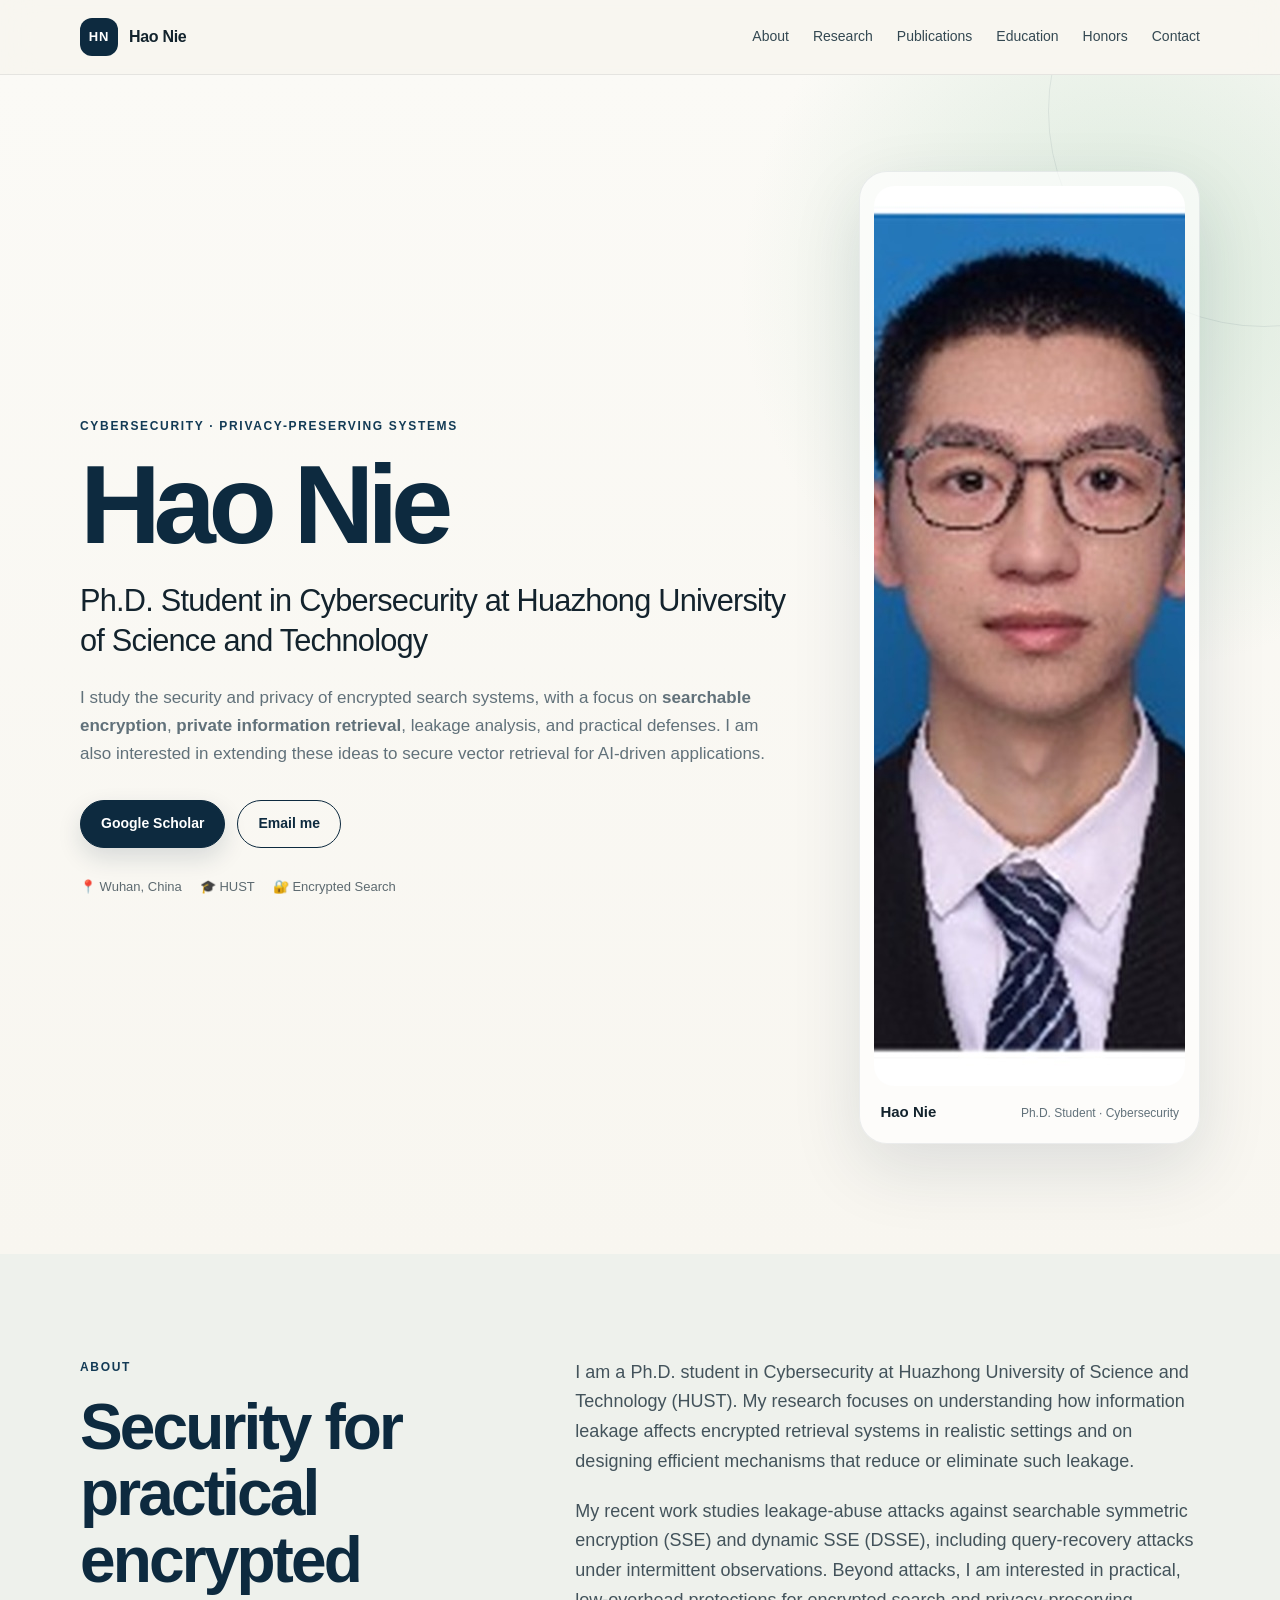
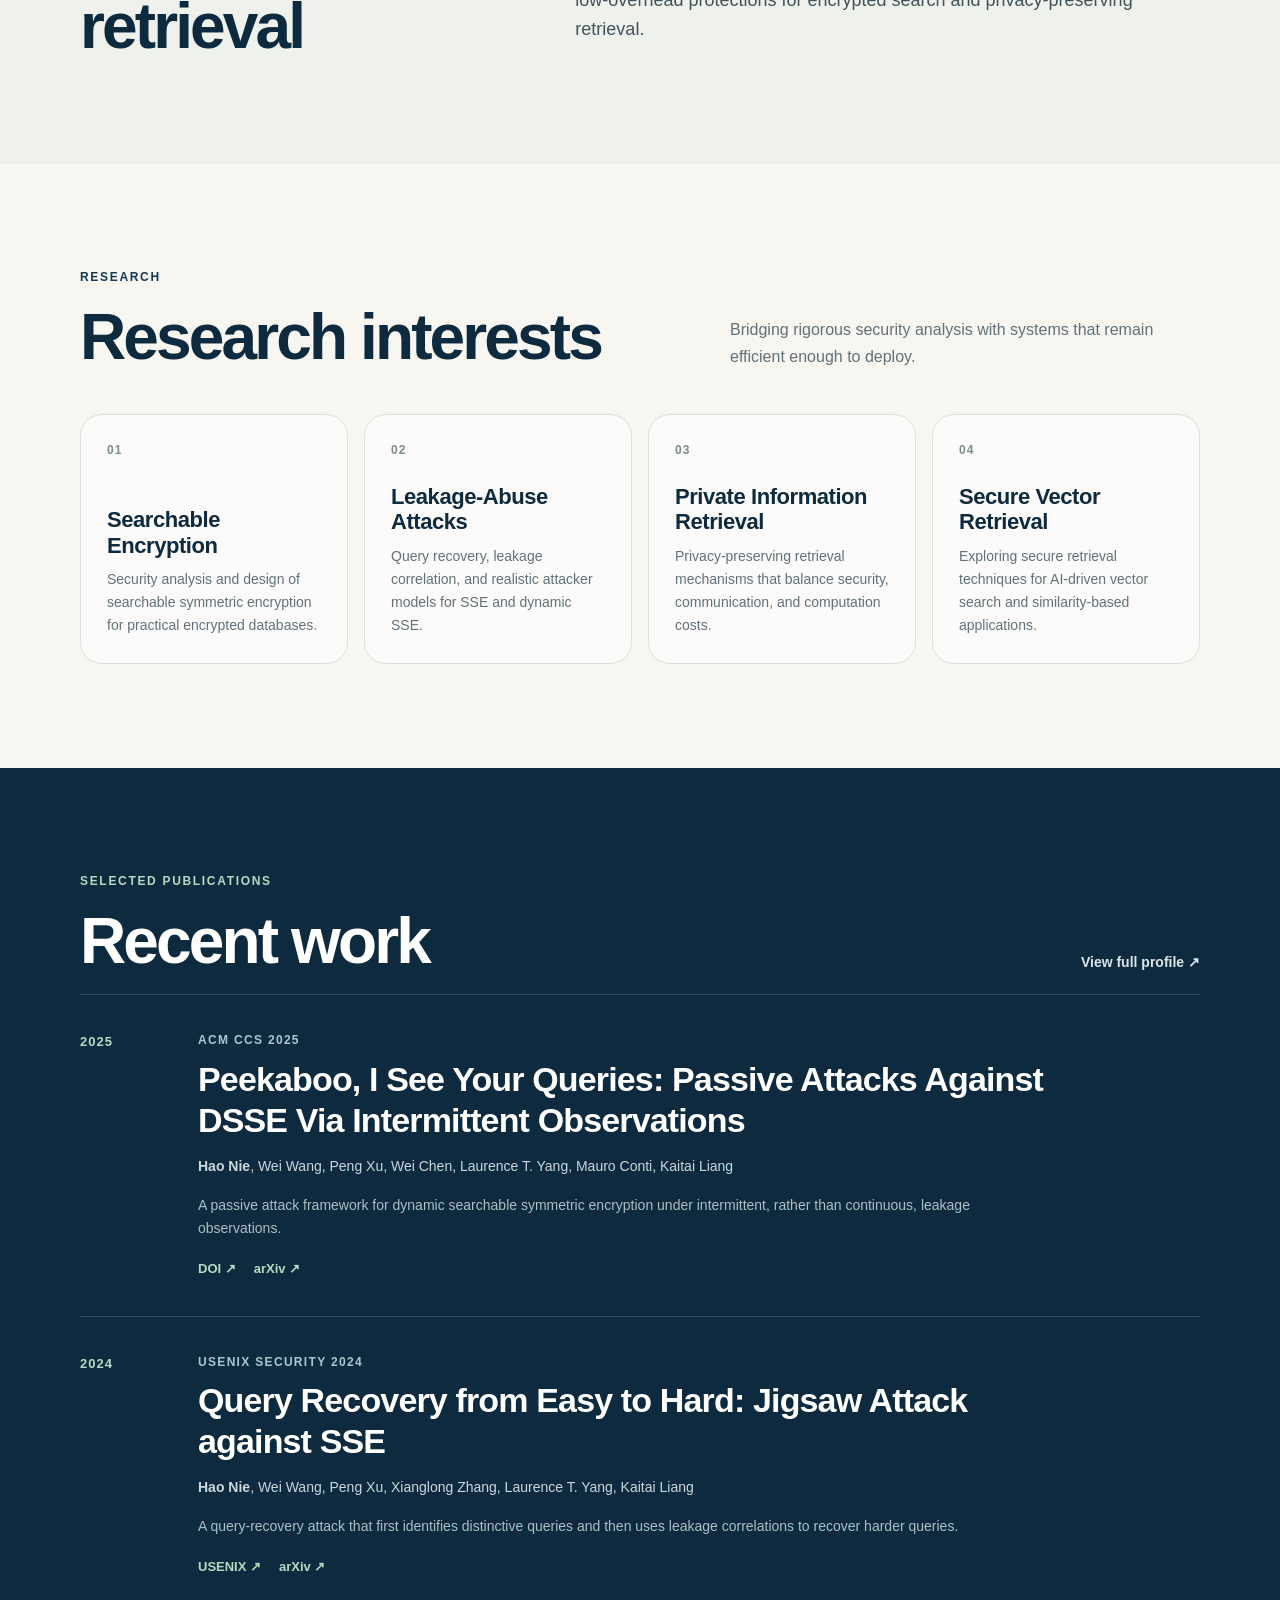
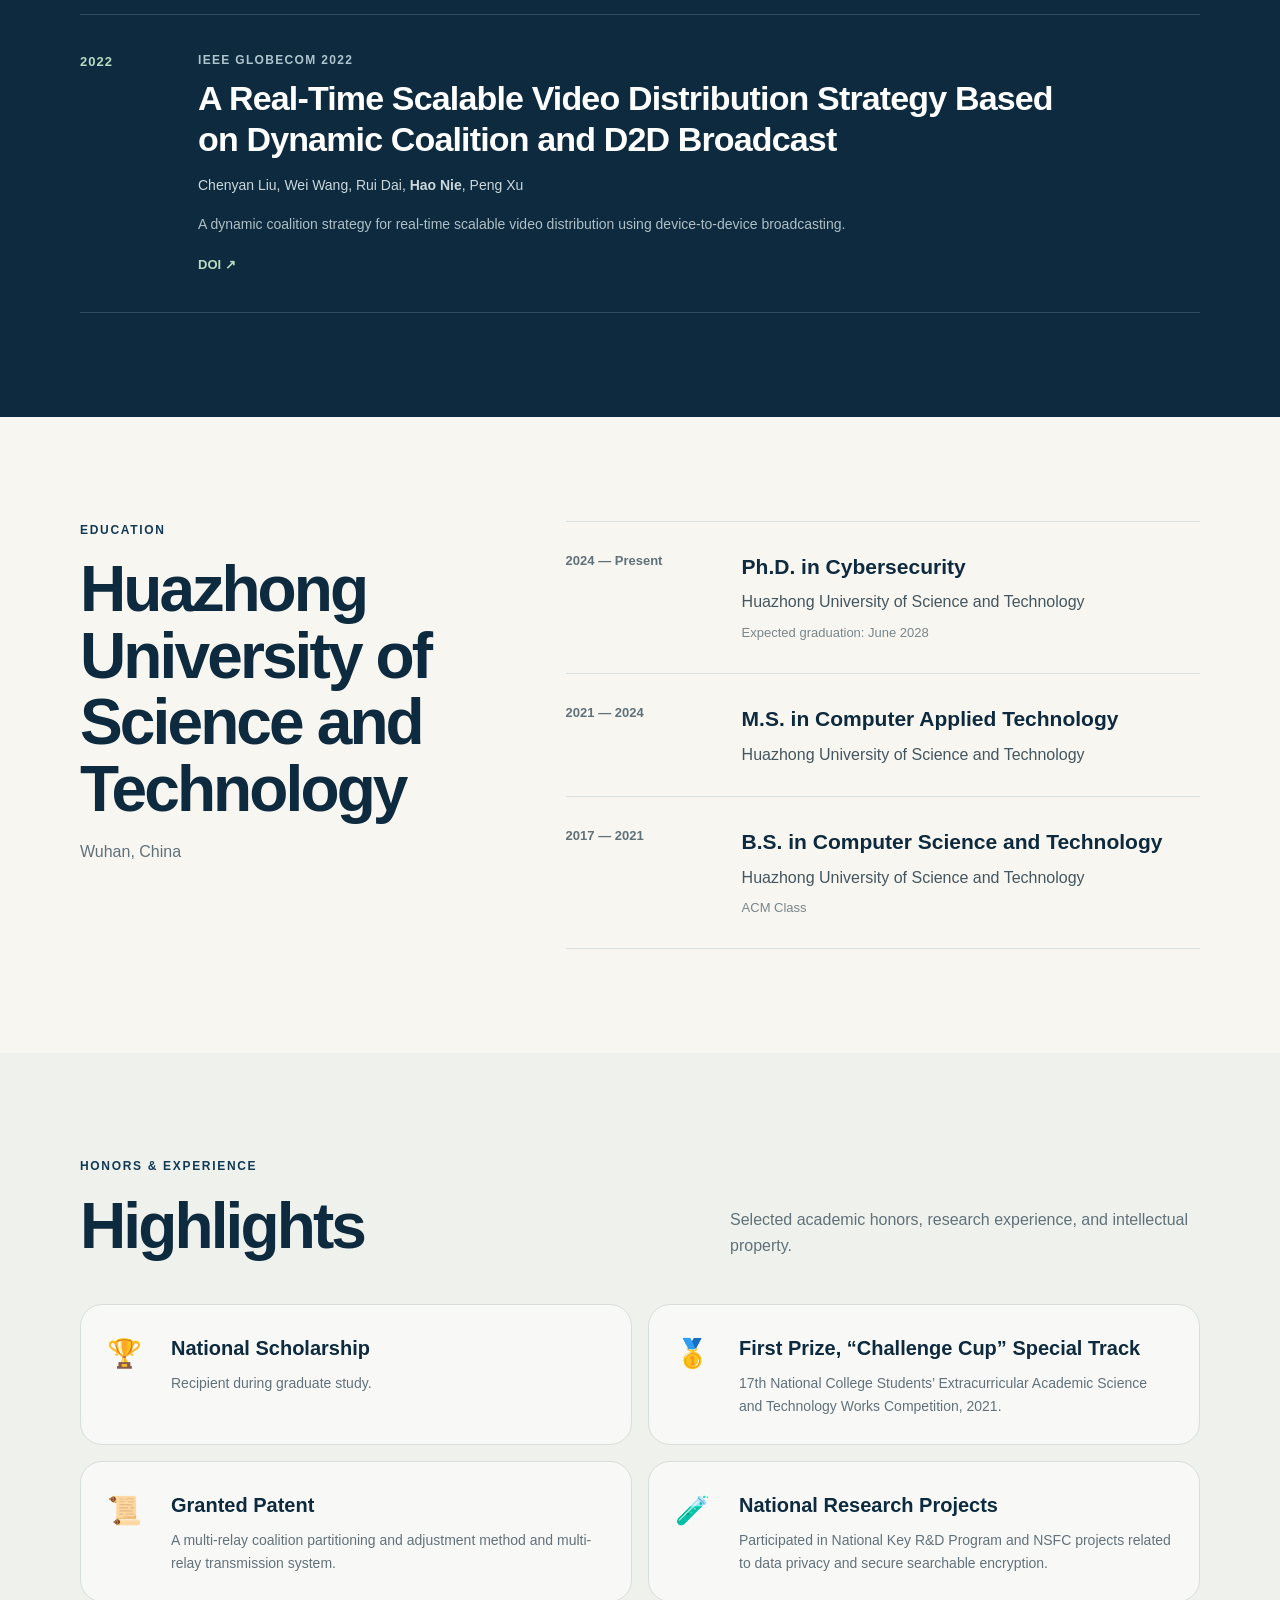
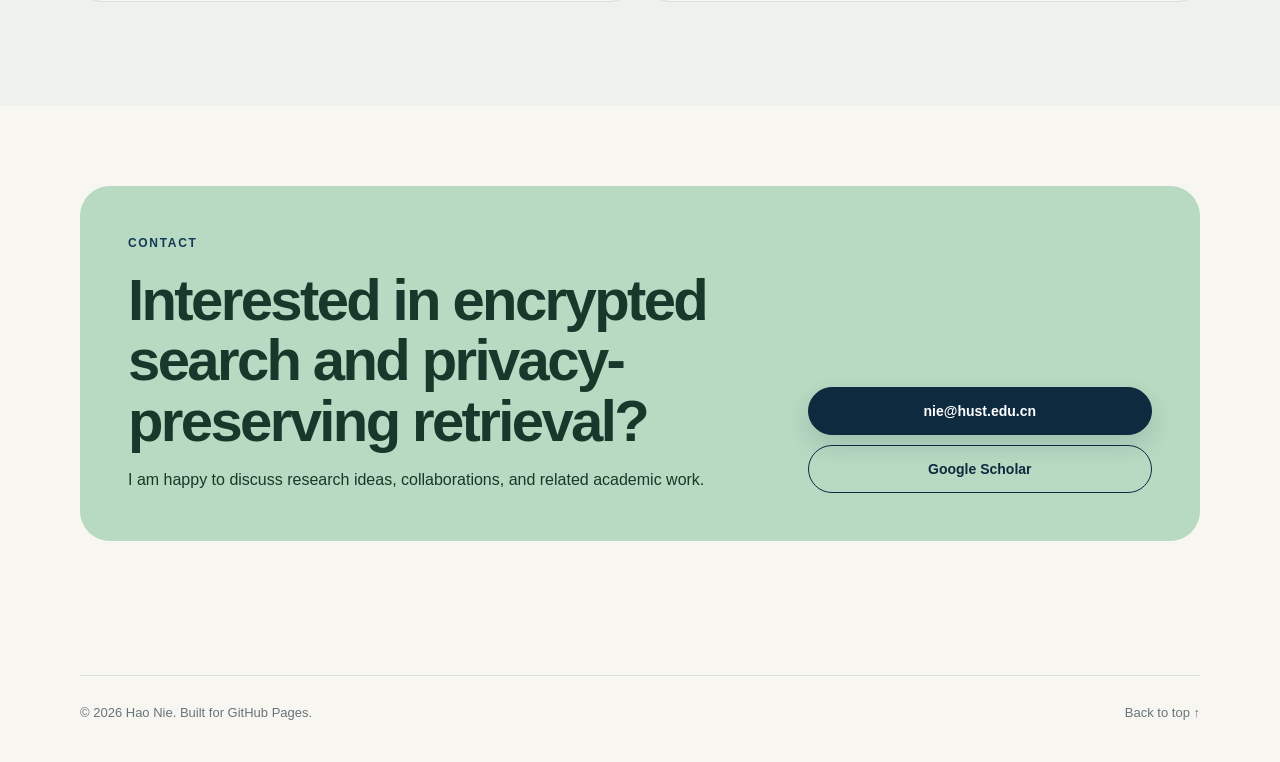
==== index.html @ 4456aefd "." ====
<!doctype html>
<html lang="en">
<head>
  <meta charset="utf-8" />
  <meta name="viewport" content="width=device-width, initial-scale=1" />
  <meta name="description" content="Hao Nie — Ph.D. student in Cybersecurity at Huazhong University of Science and Technology. Research in searchable encryption, private information retrieval, and encrypted search security." />
  <meta name="author" content="Hao Nie" />
  <meta name="theme-color" content="#0d2a3f" />
  <title>Hao Nie | Cybersecurity Researcher</title>
  <link rel="icon" href="assets/favicon.svg" type="image/svg+xml" />
  <link rel="stylesheet" href="styles.css" />
</head>
<body>
  <a class="skip-link" href="#main">Skip to content</a>

  <header class="site-header" id="top">
    <div class="container nav-wrap">
      <a class="brand" href="#top" aria-label="Hao Nie home">
        <span class="brand-mark">HN</span>
        <span>Hao Nie</span>
      </a>
      <button class="nav-toggle" type="button" aria-expanded="false" aria-controls="site-nav" aria-label="Toggle navigation">
        <span></span><span></span><span></span>
      </button>
      <nav class="site-nav" id="site-nav" aria-label="Primary navigation">
        <a href="#about">About</a>
        <a href="#research">Research</a>
        <a href="#publications">Publications</a>
        <a href="#education">Education</a>
        <a href="#honors">Honors</a>
        <a href="#contact">Contact</a>
      </nav>
    </div>
  </header>

  <main id="main">
    <section class="hero section-pad">
      <div class="container hero-grid">
        <div class="hero-copy reveal">
          <p class="eyebrow">Cybersecurity · Privacy-Preserving Systems</p>
          <h1>Hao Nie</h1>
          <p class="hero-role">Ph.D. Student in Cybersecurity at Huazhong University of Science and Technology</p>
          <p class="hero-text">
            I study the security and privacy of encrypted search systems, with a focus on
            <strong>searchable encryption</strong>, <strong>private information retrieval</strong>,
            leakage analysis, and practical defenses. I am also interested in extending these ideas
            to secure vector retrieval for AI-driven applications.
          </p>
          <div class="hero-actions">
            <a class="button primary" href="https://scholar.google.com/citations?user=cpetpmUAAAAJ&hl=en" target="_blank" rel="noreferrer">Google Scholar</a>
            <a class="button ghost" href="mailto:nie@hust.edu.cn">Email me</a>
          </div>
          <div class="hero-meta" aria-label="Research profile summary">
            <span>📍 Wuhan, China</span>
            <span>🎓 HUST</span>
            <span>🔐 Encrypted Search</span>
          </div>
        </div>

        <aside class="portrait-card reveal" aria-label="Portrait of Hao Nie">
          <img src="assets/profile.jpg" alt="Portrait of Hao Nie" width="720" height="900" />
          <div class="portrait-caption">
            <strong>Hao Nie</strong>
            <span>Ph.D. Student · Cybersecurity</span>
          </div>
        </aside>
      </div>
    </section>

    <section class="section section-alt" id="about">
      <div class="container two-col">
        <div>
          <p class="section-kicker">About</p>
          <h2>Security for practical encrypted retrieval</h2>
        </div>
        <div class="prose reveal">
          <p>
            I am a Ph.D. student in Cybersecurity at Huazhong University of Science and Technology (HUST).
            My research focuses on understanding how information leakage affects encrypted retrieval systems
            in realistic settings and on designing efficient mechanisms that reduce or eliminate such leakage.
          </p>
          <p>
            My recent work studies leakage-abuse attacks against searchable symmetric encryption (SSE) and
            dynamic SSE (DSSE), including query-recovery attacks under intermittent observations. Beyond attacks,
            I am interested in practical, low-overhead protections for encrypted search and privacy-preserving retrieval.
          </p>
        </div>
      </div>
    </section>

    <section class="section" id="research">
      <div class="container">
        <p class="section-kicker">Research</p>
        <div class="section-heading-row">
          <h2>Research interests</h2>
          <p>Bridging rigorous security analysis with systems that remain efficient enough to deploy.</p>
        </div>
        <div class="card-grid research-grid">
          <article class="card reveal">
            <span class="card-index">01</span>
            <h3>Searchable Encryption</h3>
            <p>Security analysis and design of searchable symmetric encryption for practical encrypted databases.</p>
          </article>
          <article class="card reveal">
            <span class="card-index">02</span>
            <h3>Leakage-Abuse Attacks</h3>
            <p>Query recovery, leakage correlation, and realistic attacker models for SSE and dynamic SSE.</p>
          </article>
          <article class="card reveal">
            <span class="card-index">03</span>
            <h3>Private Information Retrieval</h3>
            <p>Privacy-preserving retrieval mechanisms that balance security, communication, and computation costs.</p>
          </article>
          <article class="card reveal">
            <span class="card-index">04</span>
            <h3>Secure Vector Retrieval</h3>
            <p>Exploring secure retrieval techniques for AI-driven vector search and similarity-based applications.</p>
          </article>
        </div>
      </div>
    </section>

    <section class="section section-dark" id="publications">
      <div class="container">
        <p class="section-kicker light">Selected publications</p>
        <div class="section-heading-row light-row">
          <h2>Recent work</h2>
          <a class="text-link light-link" href="https://scholar.google.com/citations?user=cpetpmUAAAAJ&hl=en" target="_blank" rel="noreferrer">View full profile ↗</a>
        </div>

        <div class="pub-list">
          <article class="publication reveal">
            <div class="pub-year">2025</div>
            <div class="pub-body">
              <div class="pub-venue">ACM CCS 2025</div>
              <h3>Peekaboo, I See Your Queries: Passive Attacks Against DSSE Via Intermittent Observations</h3>
              <p class="authors"><strong>Hao Nie</strong>, Wei Wang, Peng Xu, Wei Chen, Laurence T. Yang, Mauro Conti, Kaitai Liang</p>
              <p class="pub-note">A passive attack framework for dynamic searchable symmetric encryption under intermittent, rather than continuous, leakage observations.</p>
              <div class="pub-links">
                <a href="https://doi.org/10.1145/3719027.3765075" target="_blank" rel="noreferrer">DOI ↗</a>
                <a href="https://arxiv.org/abs/2509.03806" target="_blank" rel="noreferrer">arXiv ↗</a>
              </div>
            </div>
          </article>

          <article class="publication reveal">
            <div class="pub-year">2024</div>
            <div class="pub-body">
              <div class="pub-venue">USENIX Security 2024</div>
              <h3>Query Recovery from Easy to Hard: Jigsaw Attack against SSE</h3>
              <p class="authors"><strong>Hao Nie</strong>, Wei Wang, Peng Xu, Xianglong Zhang, Laurence T. Yang, Kaitai Liang</p>
              <p class="pub-note">A query-recovery attack that first identifies distinctive queries and then uses leakage correlations to recover harder queries.</p>
              <div class="pub-links">
                <a href="https://www.usenix.org/conference/usenixsecurity24/presentation/nie" target="_blank" rel="noreferrer">USENIX ↗</a>
                <a href="https://arxiv.org/abs/2403.01155" target="_blank" rel="noreferrer">arXiv ↗</a>
              </div>
            </div>
          </article>

          <article class="publication reveal">
            <div class="pub-year">2022</div>
            <div class="pub-body">
              <div class="pub-venue">IEEE GLOBECOM 2022</div>
              <h3>A Real-Time Scalable Video Distribution Strategy Based on Dynamic Coalition and D2D Broadcast</h3>
              <p class="authors">Chenyan Liu, Wei Wang, Rui Dai, <strong>Hao Nie</strong>, Peng Xu</p>
              <p class="pub-note">A dynamic coalition strategy for real-time scalable video distribution using device-to-device broadcasting.</p>
              <div class="pub-links">
                <a href="https://doi.org/10.1109/GLOBECOM48099.2022.10001625" target="_blank" rel="noreferrer">DOI ↗</a>
              </div>
            </div>
          </article>
        </div>
      </div>
    </section>

    <section class="section" id="education">
      <div class="container two-col education-layout">
        <div>
          <p class="section-kicker">Education</p>
          <h2>Huazhong University of Science and Technology</h2>
          <p class="muted">Wuhan, China</p>
        </div>
        <div class="timeline">
          <article class="timeline-item reveal">
            <div class="timeline-date">2024 — Present</div>
            <div>
              <h3>Ph.D. in Cybersecurity</h3>
              <p>Huazhong University of Science and Technology</p>
              <span>Expected graduation: June 2028</span>
            </div>
          </article>
          <article class="timeline-item reveal">
            <div class="timeline-date">2021 — 2024</div>
            <div>
              <h3>M.S. in Computer Applied Technology</h3>
              <p>Huazhong University of Science and Technology</p>
            </div>
          </article>
          <article class="timeline-item reveal">
            <div class="timeline-date">2017 — 2021</div>
            <div>
              <h3>B.S. in Computer Science and Technology</h3>
              <p>Huazhong University of Science and Technology</p>
              <span>ACM Class</span>
            </div>
          </article>
        </div>
      </div>
    </section>

    <section class="section section-alt" id="honors">
      <div class="container">
        <p class="section-kicker">Honors & experience</p>
        <div class="section-heading-row">
          <h2>Highlights</h2>
          <p>Selected academic honors, research experience, and intellectual property.</p>
        </div>
        <div class="highlight-grid">
          <article class="highlight reveal">
            <span>🏆</span>
            <div>
              <h3>National Scholarship</h3>
              <p>Recipient during graduate study.</p>
            </div>
          </article>
          <article class="highlight reveal">
            <span>🥇</span>
            <div>
              <h3>First Prize, “Challenge Cup” Special Track</h3>
              <p>17th National College Students’ Extracurricular Academic Science and Technology Works Competition, 2021.</p>
            </div>
          </article>
          <article class="highlight reveal">
            <span>📜</span>
            <div>
              <h3>Granted Patent</h3>
              <p>A multi-relay coalition partitioning and adjustment method and multi-relay transmission system.</p>
            </div>
          </article>
          <article class="highlight reveal">
            <span>🧪</span>
            <div>
              <h3>National Research Projects</h3>
              <p>Participated in National Key R&amp;D Program and NSFC projects related to data privacy and secure searchable encryption.</p>
            </div>
          </article>
        </div>
      </div>
    </section>

    <section class="section contact-section" id="contact">
      <div class="container contact-box reveal">
        <div>
          <p class="section-kicker">Contact</p>
          <h2>Interested in encrypted search and privacy-preserving retrieval?</h2>
          <p>I am happy to discuss research ideas, collaborations, and related academic work.</p>
        </div>
        <div class="contact-actions">
          <a class="button primary" href="mailto:nie@hust.edu.cn">nie@hust.edu.cn</a>
          <a class="button ghost" href="https://scholar.google.com/citations?user=cpetpmUAAAAJ&hl=en" target="_blank" rel="noreferrer">Google Scholar</a>
        </div>
      </div>
    </section>
  </main>

  <footer class="site-footer">
    <div class="container footer-inner">
      <p>© <span id="year"></span> Hao Nie. Built for GitHub Pages.</p>
      <a href="#top">Back to top ↑</a>
    </div>
  </footer>

  <script src="script.js"></script>
</body>
</html>
---- styles.css ----
:root {
  --ink: #13232d;
  --muted: #61717a;
  --paper: #f8f6f0;
  --surface: #ffffff;
  --line: #d9e0df;
  --navy: #0d2a3f;
  --navy-2: #123a55;
  --accent: #b8d9c2;
  --accent-ink: #183829;
  --shadow: 0 24px 70px rgba(13, 42, 63, 0.12);
  --radius: 22px;
  --container: 1120px;
}

* { box-sizing: border-box; }
html { scroll-behavior: smooth; }
body {
  margin: 0;
  color: var(--ink);
  background: var(--paper);
  font-family: Inter, ui-sans-serif, -apple-system, BlinkMacSystemFont, "Segoe UI", sans-serif;
  line-height: 1.65;
  -webkit-font-smoothing: antialiased;
}
img { max-width: 100%; display: block; }
a { color: inherit; text-decoration: none; }
button, a { -webkit-tap-highlight-color: transparent; }

.skip-link {
  position: absolute;
  left: 16px;
  top: -60px;
  z-index: 9999;
  padding: 10px 14px;
  background: var(--navy);
  color: white;
  border-radius: 10px;
}
.skip-link:focus { top: 12px; }

.container {
  width: min(calc(100% - 40px), var(--container));
  margin: 0 auto;
}

.site-header {
  position: sticky;
  top: 0;
  z-index: 100;
  border-bottom: 1px solid rgba(19, 35, 45, 0.08);
  background: rgba(248, 246, 240, 0.88);
  backdrop-filter: blur(18px);
}
.nav-wrap {
  min-height: 74px;
  display: flex;
  align-items: center;
  justify-content: space-between;
  gap: 24px;
}
.brand {
  display: inline-flex;
  align-items: center;
  gap: 11px;
  font-weight: 760;
  letter-spacing: -0.02em;
}
.brand-mark {
  display: grid;
  place-items: center;
  width: 38px;
  height: 38px;
  border-radius: 12px;
  color: white;
  background: var(--navy);
  font-size: 13px;
  letter-spacing: 0.06em;
}
.site-nav { display: flex; align-items: center; gap: 24px; }
.site-nav a {
  font-size: 14px;
  color: #344852;
  transition: color .2s ease;
}
.site-nav a:hover { color: var(--navy); }
.nav-toggle { display: none; }

.section-pad { padding: 96px 0 110px; }
.hero {
  position: relative;
  overflow: hidden;
  background:
    radial-gradient(circle at 88% 18%, rgba(184, 217, 194, .52), transparent 26%),
    linear-gradient(180deg, #fbfaf6 0%, #f8f6f0 100%);
}
.hero::before {
  content: "";
  position: absolute;
  width: 430px;
  height: 430px;
  border: 1px solid rgba(13, 42, 63, .08);
  border-radius: 50%;
  right: -200px;
  top: -180px;
}
.hero-grid {
  display: grid;
  grid-template-columns: minmax(0, 1.35fr) minmax(300px, .65fr);
  gap: 72px;
  align-items: center;
}
.eyebrow, .section-kicker {
  margin: 0 0 16px;
  color: var(--navy-2);
  font-size: 12px;
  font-weight: 800;
  letter-spacing: .14em;
  text-transform: uppercase;
}
.hero h1 {
  margin: 0;
  font-size: clamp(60px, 9vw, 112px);
  line-height: .93;
  letter-spacing: -0.065em;
  color: var(--navy);
}
.hero-role {
  max-width: 760px;
  margin: 24px 0 0;
  font-size: clamp(20px, 2.4vw, 31px);
  line-height: 1.28;
  letter-spacing: -0.025em;
}
.hero-text {
  max-width: 730px;
  margin: 24px 0 0;
  color: var(--muted);
  font-size: 17px;
}
.hero-actions { display: flex; flex-wrap: wrap; gap: 12px; margin-top: 32px; }
.button {
  display: inline-flex;
  align-items: center;
  justify-content: center;
  min-height: 48px;
  padding: 0 20px;
  border: 1px solid var(--navy);
  border-radius: 999px;
  font-size: 14px;
  font-weight: 760;
  transition: transform .2s ease, box-shadow .2s ease, background .2s ease;
}
.button:hover { transform: translateY(-2px); }
.button.primary { color: white; background: var(--navy); box-shadow: 0 10px 24px rgba(13,42,63,.14); }
.button.primary:hover { background: var(--navy-2); }
.button.ghost { color: var(--navy); background: transparent; }
.button.ghost:hover { background: rgba(13,42,63,.05); }
.hero-meta { display: flex; flex-wrap: wrap; gap: 18px; margin-top: 28px; color: #5d6a70; font-size: 13px; }

.portrait-card {
  position: relative;
  padding: 14px;
  border-radius: 28px;
  background: rgba(255,255,255,.66);
  box-shadow: var(--shadow);
  border: 1px solid rgba(13,42,63,.08);
}
.portrait-card img {
  width: 100%;
  aspect-ratio: 4 / 5;
  object-fit: cover;
  object-position: center 45%;
  border-radius: 20px;
}
.portrait-caption {
  display: flex;
  justify-content: space-between;
  align-items: baseline;
  gap: 12px;
  padding: 14px 6px 4px;
}
.portrait-caption strong { font-size: 15px; }
.portrait-caption span { color: var(--muted); font-size: 12px; }

.section { padding: 104px 0; }
.section-alt { background: #eef1ec; }
.two-col {
  display: grid;
  grid-template-columns: minmax(0, .78fr) minmax(0, 1.22fr);
  gap: 96px;
  align-items: start;
}
.section h2 {
  margin: 0;
  max-width: 780px;
  color: var(--navy);
  font-size: clamp(38px, 5vw, 64px);
  line-height: 1.04;
  letter-spacing: -0.045em;
}
.prose { font-size: 18px; color: #43535b; }
.prose p { margin: 0 0 20px; }
.prose p:last-child { margin-bottom: 0; }
.section-heading-row {
  display: flex;
  align-items: end;
  justify-content: space-between;
  gap: 40px;
  margin-bottom: 44px;
}
.section-heading-row > p { max-width: 470px; margin: 0; color: var(--muted); }

.card-grid { display: grid; gap: 16px; }
.research-grid { grid-template-columns: repeat(4, 1fr); }
.card {
  min-height: 250px;
  display: flex;
  flex-direction: column;
  padding: 26px;
  border: 1px solid var(--line);
  border-radius: var(--radius);
  background: rgba(255,255,255,.6);
  transition: transform .22s ease, box-shadow .22s ease, border-color .22s ease;
}
.card:hover { transform: translateY(-5px); box-shadow: 0 18px 50px rgba(13,42,63,.08); border-color: #c6d1ce; }
.card-index { color: #7a8c91; font-size: 12px; font-weight: 800; letter-spacing: .08em; }
.card h3 { margin: auto 0 10px; color: var(--navy); font-size: 22px; line-height: 1.15; letter-spacing: -.02em; }
.card p { margin: 0; color: var(--muted); font-size: 14px; }

.section-dark { background: var(--navy); color: #eaf0f2; }
.section-dark h2 { color: white; }
.section-kicker.light { color: var(--accent); }
.light-row { margin-bottom: 20px; }
.light-link { color: #dce6e9; }
.text-link { font-size: 14px; font-weight: 760; }
.text-link:hover { text-decoration: underline; text-underline-offset: 4px; }
.pub-list { border-top: 1px solid rgba(255,255,255,.16); }
.publication {
  display: grid;
  grid-template-columns: 90px 1fr;
  gap: 28px;
  padding: 36px 0;
  border-bottom: 1px solid rgba(255,255,255,.16);
}
.pub-year { color: var(--accent); font-size: 13px; font-weight: 800; letter-spacing: .08em; }
.pub-venue { margin-bottom: 8px; color: #aec5ce; font-size: 12px; font-weight: 800; letter-spacing: .11em; text-transform: uppercase; }
.pub-body h3 { margin: 0; max-width: 880px; color: white; font-size: clamp(23px, 3vw, 34px); line-height: 1.2; letter-spacing: -.025em; }
.authors { margin: 14px 0 0; color: #cad8dd; font-size: 14px; }
.pub-note { max-width: 820px; margin: 16px 0 0; color: #aebfc5; font-size: 14px; }
.pub-links { display: flex; gap: 18px; margin-top: 18px; }
.pub-links a { color: var(--accent); font-size: 13px; font-weight: 800; }
.pub-links a:hover { text-decoration: underline; text-underline-offset: 4px; }

.education-layout { gap: 80px; }
.muted { color: var(--muted); }
.timeline { border-top: 1px solid var(--line); }
.timeline-item {
  display: grid;
  grid-template-columns: 150px 1fr;
  gap: 26px;
  padding: 28px 0;
  border-bottom: 1px solid var(--line);
}
.timeline-date { color: var(--muted); font-size: 13px; font-weight: 760; }
.timeline-item h3 { margin: 0 0 5px; color: var(--navy); font-size: 21px; }
.timeline-item p { margin: 0; color: #44565f; }
.timeline-item span { display: inline-block; margin-top: 6px; color: #78868b; font-size: 13px; }

.highlight-grid { display: grid; grid-template-columns: repeat(2, 1fr); gap: 16px; }
.highlight {
  display: grid;
  grid-template-columns: 48px 1fr;
  gap: 16px;
  padding: 26px;
  border-radius: var(--radius);
  border: 1px solid #d8ded9;
  background: rgba(255,255,255,.6);
}
.highlight > span { font-size: 28px; }
.highlight h3 { margin: 1px 0 7px; color: var(--navy); font-size: 20px; }
.highlight p { margin: 0; color: var(--muted); font-size: 14px; }

.contact-section { padding-top: 80px; }
.contact-box {
  display: grid;
  grid-template-columns: 1.3fr .7fr;
  gap: 40px;
  align-items: end;
  padding: 48px;
  border-radius: 30px;
  background: var(--accent);
  color: var(--accent-ink);
}
.contact-box h2 { color: #17382a; font-size: clamp(36px, 4.6vw, 58px); }
.contact-box p:not(.section-kicker) { max-width: 660px; margin-bottom: 0; }
.contact-actions { display: flex; flex-direction: column; gap: 10px; align-items: stretch; }
.contact-actions .button { width: 100%; }

.site-footer { padding: 30px 0 38px; color: #67747a; font-size: 13px; }
.footer-inner { display: flex; align-items: center; justify-content: space-between; gap: 20px; border-top: 1px solid var(--line); padding-top: 26px; }
.footer-inner p { margin: 0; }
.footer-inner a:hover { color: var(--navy); }

.reveal { opacity: 0; transform: translateY(14px); transition: opacity .55s ease, transform .55s ease; }
.reveal.visible { opacity: 1; transform: none; }

@media (prefers-reduced-motion: reduce) {
  html { scroll-behavior: auto; }
  .reveal { opacity: 1; transform: none; transition: none; }
  .button, .card { transition: none; }
}

@media (max-width: 960px) {
  .hero-grid { grid-template-columns: 1fr .52fr; gap: 40px; }
  .hero h1 { font-size: clamp(58px, 10vw, 88px); }
  .research-grid { grid-template-columns: repeat(2, 1fr); }
  .two-col { grid-template-columns: 1fr; gap: 34px; }
  .contact-box { grid-template-columns: 1fr; align-items: start; }
  .contact-actions { flex-direction: row; flex-wrap: wrap; }
  .contact-actions .button { width: auto; }
}

@media (max-width: 760px) {
  .container { width: min(calc(100% - 28px), var(--container)); }
  .site-header { background: rgba(248,246,240,.96); }
  .nav-toggle {
    width: 42px; height: 42px; display: inline-flex; flex-direction: column; justify-content: center; gap: 5px;
    border: 0; border-radius: 12px; background: rgba(13,42,63,.06); padding: 0 12px;
  }
  .nav-toggle span { display: block; height: 2px; width: 100%; background: var(--navy); border-radius: 2px; }
  .site-nav {
    position: absolute;
    left: 14px;
    right: 14px;
    top: 68px;
    display: none;
    flex-direction: column;
    align-items: stretch;
    gap: 0;
    padding: 10px;
    border: 1px solid var(--line);
    border-radius: 18px;
    background: #fff;
    box-shadow: 0 22px 60px rgba(13,42,63,.14);
  }
  .site-nav.open { display: flex; }
  .site-nav a { padding: 12px 13px; border-radius: 10px; }
  .site-nav a:hover { background: #f3f5f2; }

  .section-pad { padding: 70px 0 84px; }
  .hero-grid { grid-template-columns: 1fr; }
  .portrait-card { max-width: 330px; order: -1; }
  .hero h1 { font-size: 64px; }
  .hero-role { font-size: 23px; }
  .hero-meta { gap: 12px; }
  .section { padding: 78px 0; }
  .section-heading-row { align-items: start; flex-direction: column; gap: 14px; margin-bottom: 30px; }
  .research-grid, .highlight-grid { grid-template-columns: 1fr; }
  .card { min-height: 210px; }
  .publication { grid-template-columns: 1fr; gap: 10px; padding: 28px 0; }
  .timeline-item { grid-template-columns: 1fr; gap: 6px; }
  .contact-box { padding: 32px 24px; }
  .contact-actions { flex-direction: column; }
  .contact-actions .button { width: 100%; }
  .footer-inner { align-items: flex-start; flex-direction: column; }
}
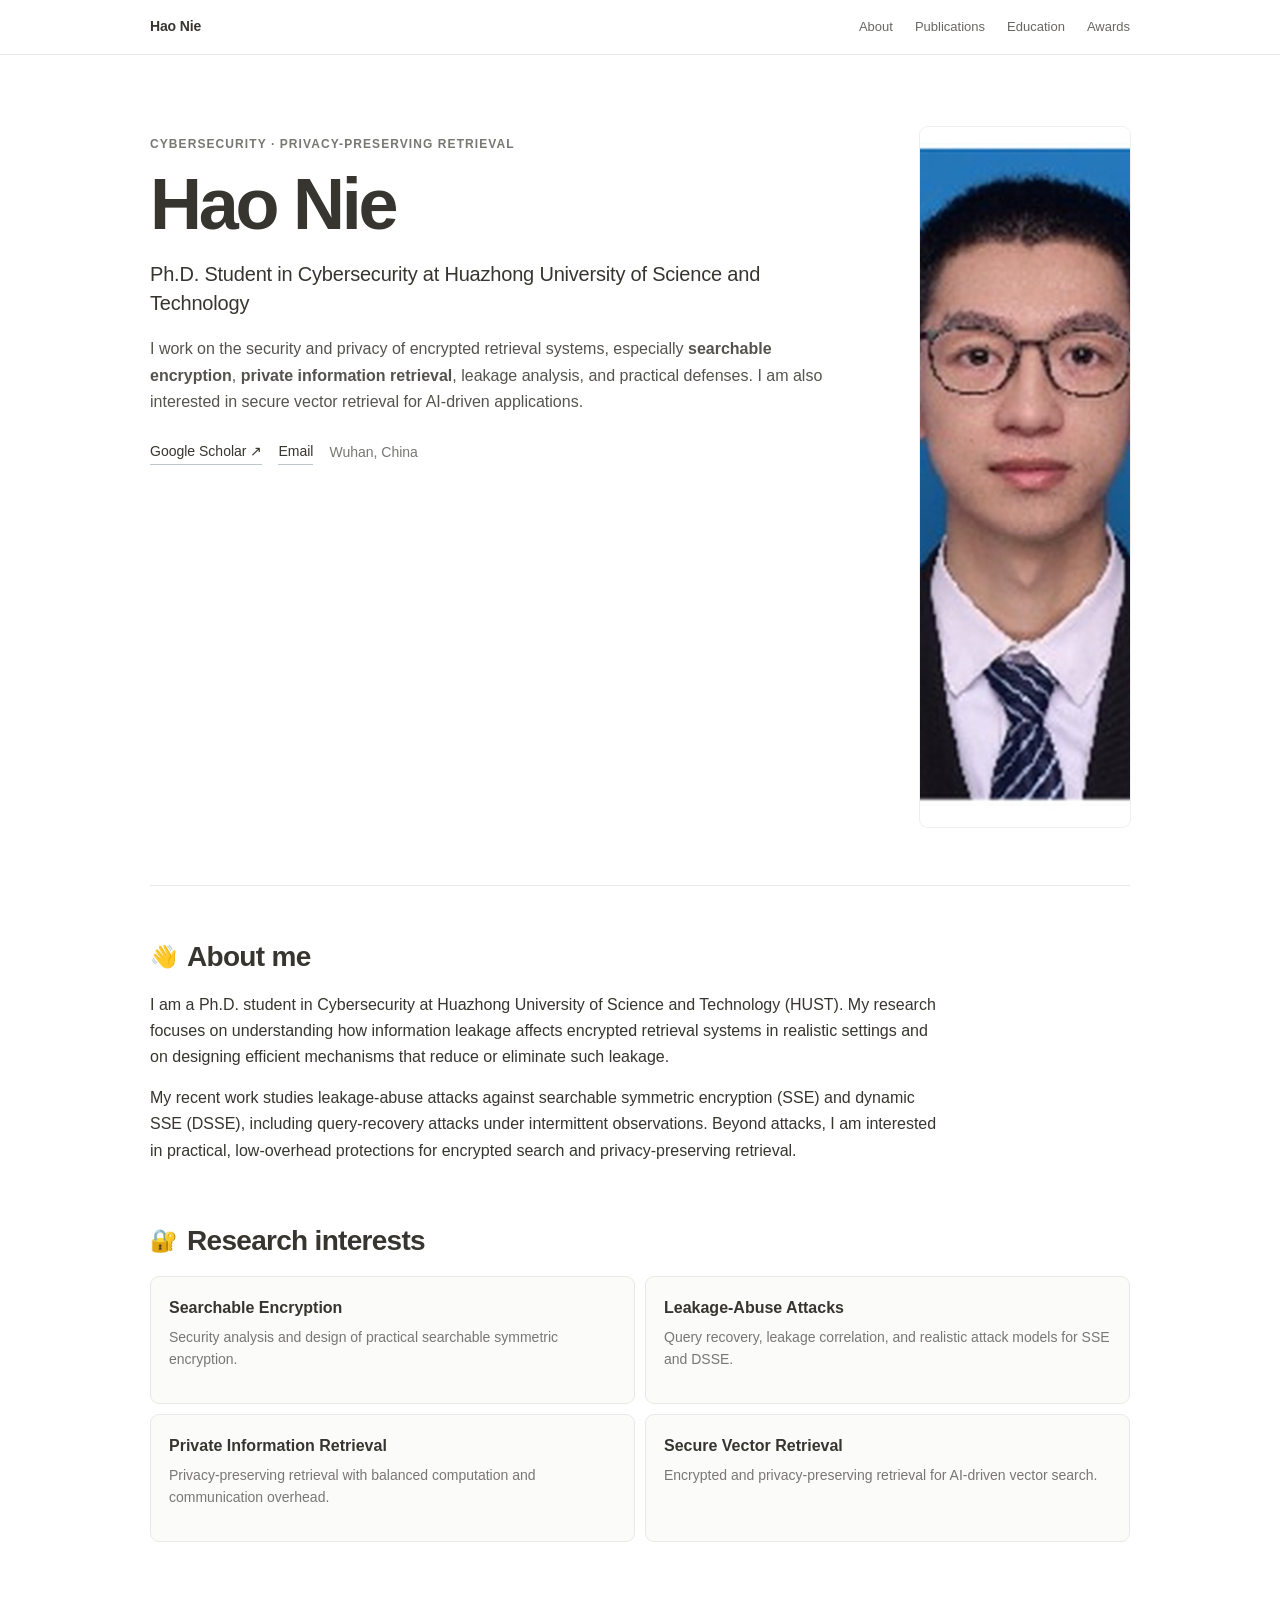
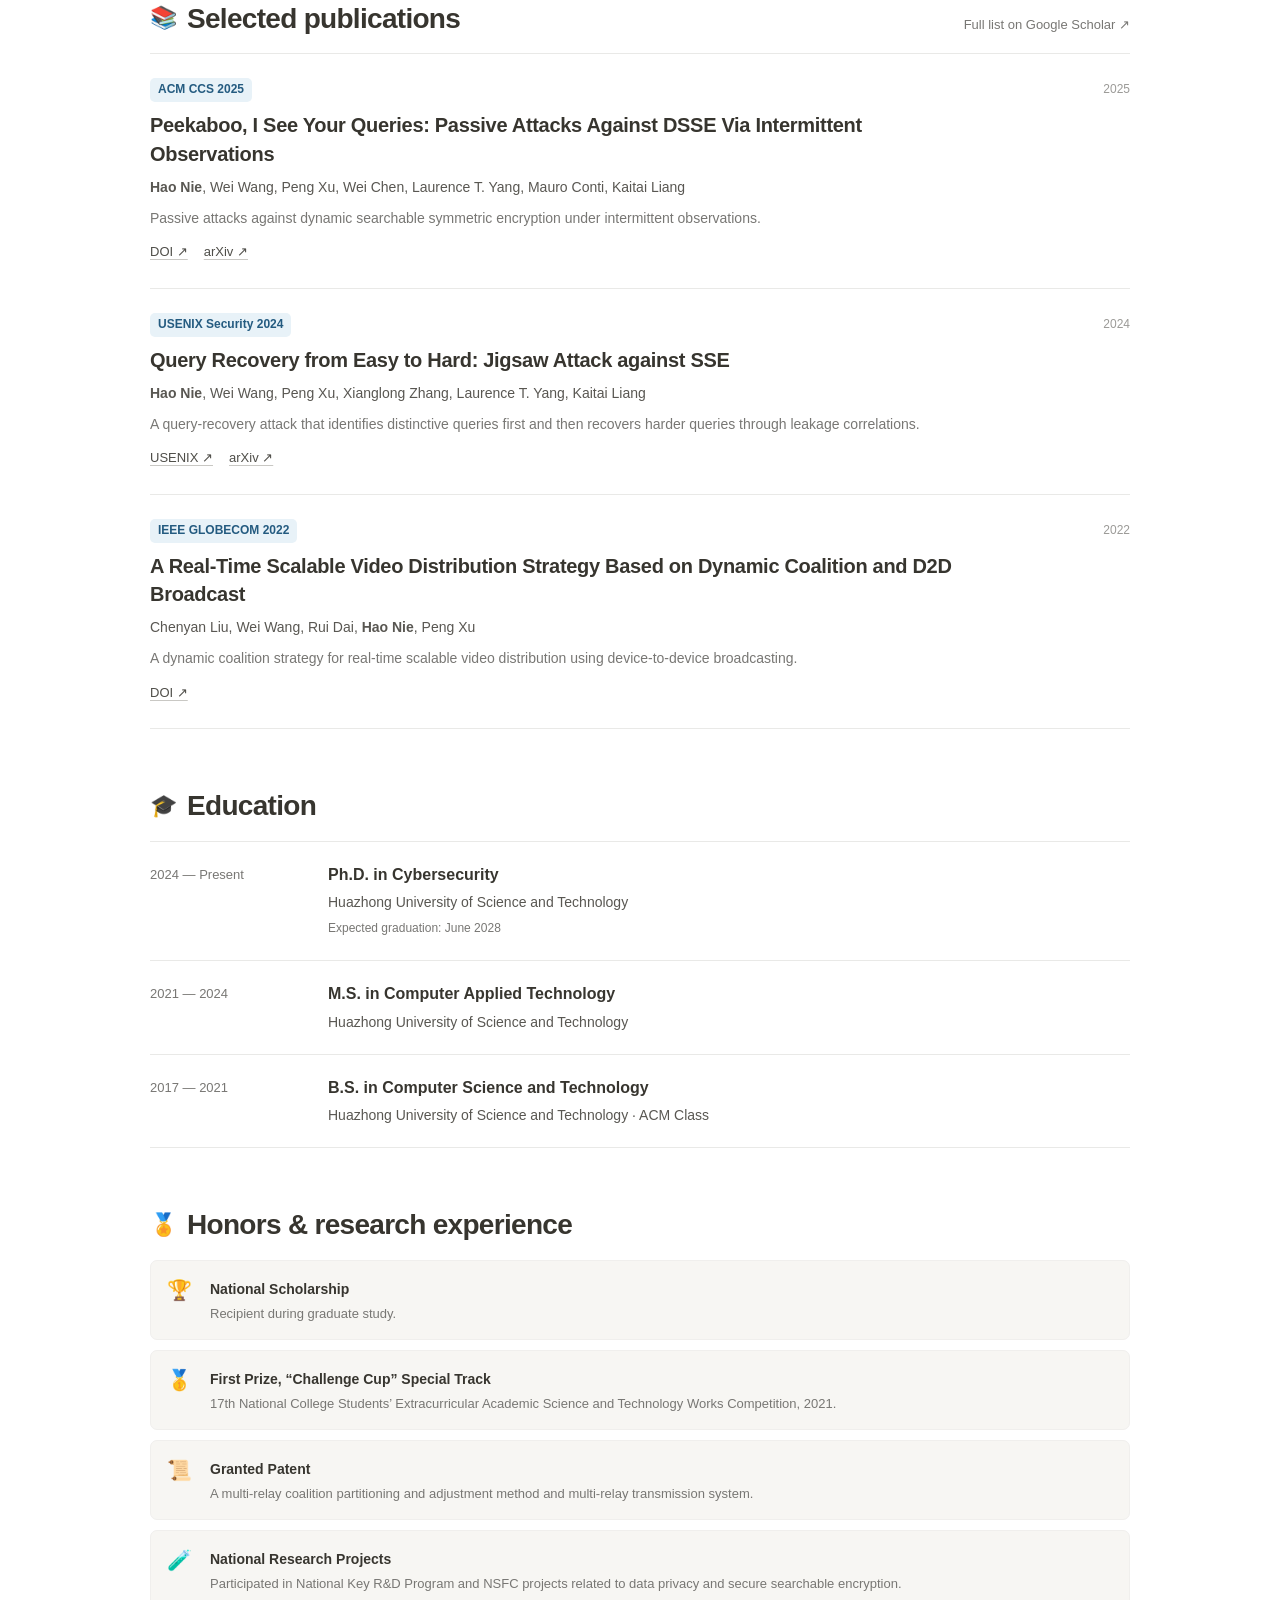
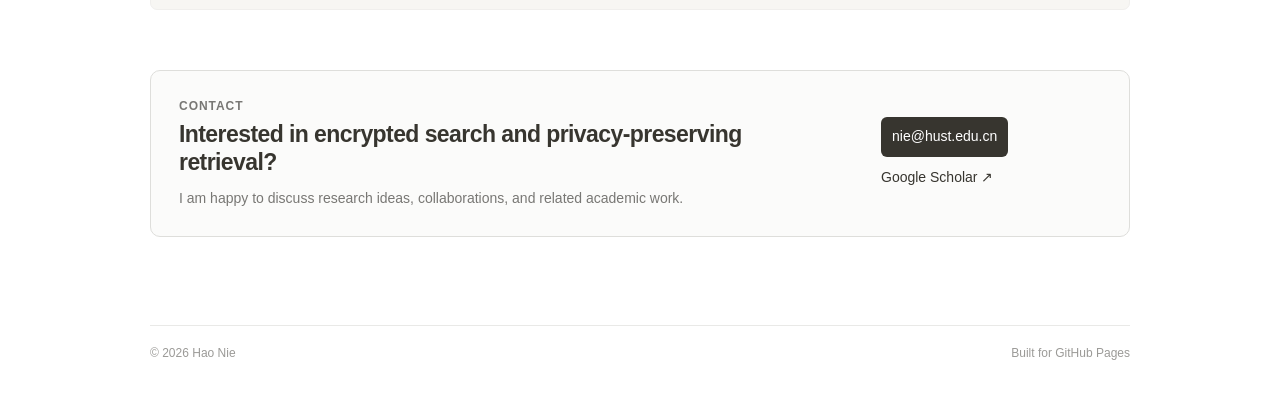
==== commit f915c2f1: "test template" ====
--- a/index.html
+++ b/index.html
@@ -3,270 +3,227 @@
 <head>
   <meta charset="utf-8" />
   <meta name="viewport" content="width=device-width, initial-scale=1" />
-  <meta name="description" content="Hao Nie — Ph.D. student in Cybersecurity at Huazhong University of Science and Technology. Research in searchable encryption, private information retrieval, and encrypted search security." />
+  <meta name="description" content="Hao Nie — Ph.D. student in Cybersecurity at Huazhong University of Science and Technology. Research in searchable encryption, private information retrieval, leakage analysis, and secure retrieval." />
   <meta name="author" content="Hao Nie" />
-  <meta name="theme-color" content="#0d2a3f" />
-  <title>Hao Nie | Cybersecurity Researcher</title>
+  <meta name="theme-color" content="#ffffff" />
+  <title>Hao Nie</title>
   <link rel="icon" href="assets/favicon.svg" type="image/svg+xml" />
   <link rel="stylesheet" href="styles.css" />
 </head>
 <body>
   <a class="skip-link" href="#main">Skip to content</a>
 
-  <header class="site-header" id="top">
-    <div class="container nav-wrap">
-      <a class="brand" href="#top" aria-label="Hao Nie home">
-        <span class="brand-mark">HN</span>
-        <span>Hao Nie</span>
-      </a>
-      <button class="nav-toggle" type="button" aria-expanded="false" aria-controls="site-nav" aria-label="Toggle navigation">
-        <span></span><span></span><span></span>
-      </button>
-      <nav class="site-nav" id="site-nav" aria-label="Primary navigation">
+  <header class="topbar" id="top">
+    <div class="topbar-inner">
+      <a class="wordmark" href="#top">Hao Nie</a>
+      <nav class="topnav" aria-label="Primary navigation">
         <a href="#about">About</a>
-        <a href="#research">Research</a>
         <a href="#publications">Publications</a>
         <a href="#education">Education</a>
-        <a href="#honors">Honors</a>
-        <a href="#contact">Contact</a>
+        <a href="#awards">Awards</a>
       </nav>
     </div>
   </header>
 
-  <main id="main">
-    <section class="hero section-pad">
-      <div class="container hero-grid">
-        <div class="hero-copy reveal">
-          <p class="eyebrow">Cybersecurity · Privacy-Preserving Systems</p>
-          <h1>Hao Nie</h1>
-          <p class="hero-role">Ph.D. Student in Cybersecurity at Huazhong University of Science and Technology</p>
-          <p class="hero-text">
-            I study the security and privacy of encrypted search systems, with a focus on
-            <strong>searchable encryption</strong>, <strong>private information retrieval</strong>,
-            leakage analysis, and practical defenses. I am also interested in extending these ideas
-            to secure vector retrieval for AI-driven applications.
-          </p>
-          <div class="hero-actions">
-            <a class="button primary" href="https://scholar.google.com/citations?user=cpetpmUAAAAJ&hl=en" target="_blank" rel="noreferrer">Google Scholar</a>
-            <a class="button ghost" href="mailto:nie@hust.edu.cn">Email me</a>
-          </div>
-          <div class="hero-meta" aria-label="Research profile summary">
-            <span>📍 Wuhan, China</span>
-            <span>🎓 HUST</span>
-            <span>🔐 Encrypted Search</span>
-          </div>
-        </div>
-
-        <aside class="portrait-card reveal" aria-label="Portrait of Hao Nie">
-          <img src="assets/profile.jpg" alt="Portrait of Hao Nie" width="720" height="900" />
-          <div class="portrait-caption">
-            <strong>Hao Nie</strong>
-            <span>Ph.D. Student · Cybersecurity</span>
-          </div>
-        </aside>
-      </div>
-    </section>
-
-    <section class="section section-alt" id="about">
-      <div class="container two-col">
+  <main id="main" class="page-shell">
+    <section class="profile-block" aria-labelledby="page-title">
+      <div class="profile-copy">
+        <p class="overline">Cybersecurity · Privacy-Preserving Retrieval</p>
+        <h1 id="page-title">Hao Nie</h1>
+        <p class="headline">Ph.D. Student in Cybersecurity at Huazhong University of Science and Technology</p>
+        <p class="intro">
+          I work on the security and privacy of encrypted retrieval systems, especially
+          <strong>searchable encryption</strong>, <strong>private information retrieval</strong>,
+          leakage analysis, and practical defenses. I am also interested in secure vector retrieval
+          for AI-driven applications.
+        </p>
+
+        <div class="quick-links" aria-label="Profile links">
+          <a href="https://scholar.google.com/citations?user=cpetpmUAAAAJ&hl=en" target="_blank" rel="noreferrer">Google Scholar ↗</a>
+          <a href="mailto:nie@hust.edu.cn">Email</a>
+          <span>Wuhan, China</span>
+        </div>
+      </div>
+
+      <figure class="profile-photo">
+        <img src="assets/profile.jpg" alt="Portrait of Hao Nie" width="560" height="700" />
+      </figure>
+    </section>
+
+    <div class="divider"></div>
+
+    <section class="doc-section" id="about">
+      <div class="section-title-row">
+        <span class="section-icon" aria-hidden="true">👋</span>
+        <h2>About me</h2>
+      </div>
+      <div class="section-body prose">
+        <p>
+          I am a Ph.D. student in Cybersecurity at Huazhong University of Science and Technology (HUST).
+          My research focuses on understanding how information leakage affects encrypted retrieval systems
+          in realistic settings and on designing efficient mechanisms that reduce or eliminate such leakage.
+        </p>
+        <p>
+          My recent work studies leakage-abuse attacks against searchable symmetric encryption (SSE) and
+          dynamic SSE (DSSE), including query-recovery attacks under intermittent observations. Beyond attacks,
+          I am interested in practical, low-overhead protections for encrypted search and privacy-preserving retrieval.
+        </p>
+      </div>
+    </section>
+
+    <section class="doc-section" id="research">
+      <div class="section-title-row">
+        <span class="section-icon" aria-hidden="true">🔐</span>
+        <h2>Research interests</h2>
+      </div>
+      <div class="interest-grid">
+        <div class="interest-card">
+          <h3>Searchable Encryption</h3>
+          <p>Security analysis and design of practical searchable symmetric encryption.</p>
+        </div>
+        <div class="interest-card">
+          <h3>Leakage-Abuse Attacks</h3>
+          <p>Query recovery, leakage correlation, and realistic attack models for SSE and DSSE.</p>
+        </div>
+        <div class="interest-card">
+          <h3>Private Information Retrieval</h3>
+          <p>Privacy-preserving retrieval with balanced computation and communication overhead.</p>
+        </div>
+        <div class="interest-card">
+          <h3>Secure Vector Retrieval</h3>
+          <p>Encrypted and privacy-preserving retrieval for AI-driven vector search.</p>
+        </div>
+      </div>
+    </section>
+
+    <section class="doc-section" id="publications">
+      <div class="section-title-row split-title">
         <div>
-          <p class="section-kicker">About</p>
-          <h2>Security for practical encrypted retrieval</h2>
-        </div>
-        <div class="prose reveal">
-          <p>
-            I am a Ph.D. student in Cybersecurity at Huazhong University of Science and Technology (HUST).
-            My research focuses on understanding how information leakage affects encrypted retrieval systems
-            in realistic settings and on designing efficient mechanisms that reduce or eliminate such leakage.
-          </p>
-          <p>
-            My recent work studies leakage-abuse attacks against searchable symmetric encryption (SSE) and
-            dynamic SSE (DSSE), including query-recovery attacks under intermittent observations. Beyond attacks,
-            I am interested in practical, low-overhead protections for encrypted search and privacy-preserving retrieval.
-          </p>
-        </div>
-      </div>
-    </section>
-
-    <section class="section" id="research">
-      <div class="container">
-        <p class="section-kicker">Research</p>
-        <div class="section-heading-row">
-          <h2>Research interests</h2>
-          <p>Bridging rigorous security analysis with systems that remain efficient enough to deploy.</p>
-        </div>
-        <div class="card-grid research-grid">
-          <article class="card reveal">
-            <span class="card-index">01</span>
-            <h3>Searchable Encryption</h3>
-            <p>Security analysis and design of searchable symmetric encryption for practical encrypted databases.</p>
-          </article>
-          <article class="card reveal">
-            <span class="card-index">02</span>
-            <h3>Leakage-Abuse Attacks</h3>
-            <p>Query recovery, leakage correlation, and realistic attacker models for SSE and dynamic SSE.</p>
-          </article>
-          <article class="card reveal">
-            <span class="card-index">03</span>
-            <h3>Private Information Retrieval</h3>
-            <p>Privacy-preserving retrieval mechanisms that balance security, communication, and computation costs.</p>
-          </article>
-          <article class="card reveal">
-            <span class="card-index">04</span>
-            <h3>Secure Vector Retrieval</h3>
-            <p>Exploring secure retrieval techniques for AI-driven vector search and similarity-based applications.</p>
-          </article>
-        </div>
-      </div>
-    </section>
-
-    <section class="section section-dark" id="publications">
-      <div class="container">
-        <p class="section-kicker light">Selected publications</p>
-        <div class="section-heading-row light-row">
-          <h2>Recent work</h2>
-          <a class="text-link light-link" href="https://scholar.google.com/citations?user=cpetpmUAAAAJ&hl=en" target="_blank" rel="noreferrer">View full profile ↗</a>
-        </div>
-
-        <div class="pub-list">
-          <article class="publication reveal">
-            <div class="pub-year">2025</div>
-            <div class="pub-body">
-              <div class="pub-venue">ACM CCS 2025</div>
-              <h3>Peekaboo, I See Your Queries: Passive Attacks Against DSSE Via Intermittent Observations</h3>
-              <p class="authors"><strong>Hao Nie</strong>, Wei Wang, Peng Xu, Wei Chen, Laurence T. Yang, Mauro Conti, Kaitai Liang</p>
-              <p class="pub-note">A passive attack framework for dynamic searchable symmetric encryption under intermittent, rather than continuous, leakage observations.</p>
-              <div class="pub-links">
-                <a href="https://doi.org/10.1145/3719027.3765075" target="_blank" rel="noreferrer">DOI ↗</a>
-                <a href="https://arxiv.org/abs/2509.03806" target="_blank" rel="noreferrer">arXiv ↗</a>
-              </div>
-            </div>
-          </article>
-
-          <article class="publication reveal">
-            <div class="pub-year">2024</div>
-            <div class="pub-body">
-              <div class="pub-venue">USENIX Security 2024</div>
-              <h3>Query Recovery from Easy to Hard: Jigsaw Attack against SSE</h3>
-              <p class="authors"><strong>Hao Nie</strong>, Wei Wang, Peng Xu, Xianglong Zhang, Laurence T. Yang, Kaitai Liang</p>
-              <p class="pub-note">A query-recovery attack that first identifies distinctive queries and then uses leakage correlations to recover harder queries.</p>
-              <div class="pub-links">
-                <a href="https://www.usenix.org/conference/usenixsecurity24/presentation/nie" target="_blank" rel="noreferrer">USENIX ↗</a>
-                <a href="https://arxiv.org/abs/2403.01155" target="_blank" rel="noreferrer">arXiv ↗</a>
-              </div>
-            </div>
-          </article>
-
-          <article class="publication reveal">
-            <div class="pub-year">2022</div>
-            <div class="pub-body">
-              <div class="pub-venue">IEEE GLOBECOM 2022</div>
-              <h3>A Real-Time Scalable Video Distribution Strategy Based on Dynamic Coalition and D2D Broadcast</h3>
-              <p class="authors">Chenyan Liu, Wei Wang, Rui Dai, <strong>Hao Nie</strong>, Peng Xu</p>
-              <p class="pub-note">A dynamic coalition strategy for real-time scalable video distribution using device-to-device broadcasting.</p>
-              <div class="pub-links">
-                <a href="https://doi.org/10.1109/GLOBECOM48099.2022.10001625" target="_blank" rel="noreferrer">DOI ↗</a>
-              </div>
-            </div>
-          </article>
-        </div>
-      </div>
-    </section>
-
-    <section class="section" id="education">
-      <div class="container two-col education-layout">
+          <span class="section-icon" aria-hidden="true">📚</span>
+          <h2>Selected publications</h2>
+        </div>
+        <a class="subtle-link" href="https://scholar.google.com/citations?user=cpetpmUAAAAJ&hl=en" target="_blank" rel="noreferrer">Full list on Google Scholar ↗</a>
+      </div>
+
+      <div class="publication-list">
+        <article class="publication-item">
+          <div class="pub-meta">
+            <span class="venue-pill">ACM CCS 2025</span>
+            <span class="year">2025</span>
+          </div>
+          <h3>Peekaboo, I See Your Queries: Passive Attacks Against DSSE Via Intermittent Observations</h3>
+          <p class="authors"><strong>Hao Nie</strong>, Wei Wang, Peng Xu, Wei Chen, Laurence T. Yang, Mauro Conti, Kaitai Liang</p>
+          <p class="description">Passive attacks against dynamic searchable symmetric encryption under intermittent observations.</p>
+          <div class="pub-actions">
+            <a href="https://doi.org/10.1145/3719027.3765075" target="_blank" rel="noreferrer">DOI ↗</a>
+            <a href="https://arxiv.org/abs/2509.03806" target="_blank" rel="noreferrer">arXiv ↗</a>
+          </div>
+        </article>
+
+        <article class="publication-item">
+          <div class="pub-meta">
+            <span class="venue-pill">USENIX Security 2024</span>
+            <span class="year">2024</span>
+          </div>
+          <h3>Query Recovery from Easy to Hard: Jigsaw Attack against SSE</h3>
+          <p class="authors"><strong>Hao Nie</strong>, Wei Wang, Peng Xu, Xianglong Zhang, Laurence T. Yang, Kaitai Liang</p>
+          <p class="description">A query-recovery attack that identifies distinctive queries first and then recovers harder queries through leakage correlations.</p>
+          <div class="pub-actions">
+            <a href="https://www.usenix.org/conference/usenixsecurity24/presentation/nie" target="_blank" rel="noreferrer">USENIX ↗</a>
+            <a href="https://arxiv.org/abs/2403.01155" target="_blank" rel="noreferrer">arXiv ↗</a>
+          </div>
+        </article>
+
+        <article class="publication-item">
+          <div class="pub-meta">
+            <span class="venue-pill">IEEE GLOBECOM 2022</span>
+            <span class="year">2022</span>
+          </div>
+          <h3>A Real-Time Scalable Video Distribution Strategy Based on Dynamic Coalition and D2D Broadcast</h3>
+          <p class="authors">Chenyan Liu, Wei Wang, Rui Dai, <strong>Hao Nie</strong>, Peng Xu</p>
+          <p class="description">A dynamic coalition strategy for real-time scalable video distribution using device-to-device broadcasting.</p>
+          <div class="pub-actions">
+            <a href="https://doi.org/10.1109/GLOBECOM48099.2022.10001625" target="_blank" rel="noreferrer">DOI ↗</a>
+          </div>
+        </article>
+      </div>
+    </section>
+
+    <section class="doc-section" id="education">
+      <div class="section-title-row">
+        <span class="section-icon" aria-hidden="true">🎓</span>
+        <h2>Education</h2>
+      </div>
+      <div class="timeline-list">
+        <article class="timeline-row">
+          <div class="timeline-date">2024 — Present</div>
+          <div>
+            <h3>Ph.D. in Cybersecurity</h3>
+            <p>Huazhong University of Science and Technology</p>
+            <small>Expected graduation: June 2028</small>
+          </div>
+        </article>
+        <article class="timeline-row">
+          <div class="timeline-date">2021 — 2024</div>
+          <div>
+            <h3>M.S. in Computer Applied Technology</h3>
+            <p>Huazhong University of Science and Technology</p>
+          </div>
+        </article>
+        <article class="timeline-row">
+          <div class="timeline-date">2017 — 2021</div>
+          <div>
+            <h3>B.S. in Computer Science and Technology</h3>
+            <p>Huazhong University of Science and Technology · ACM Class</p>
+          </div>
+        </article>
+      </div>
+    </section>
+
+    <section class="doc-section" id="awards">
+      <div class="section-title-row">
+        <span class="section-icon" aria-hidden="true">🏅</span>
+        <h2>Honors & research experience</h2>
+      </div>
+      <div class="callout-list">
+        <div class="callout">
+          <span class="callout-mark">🏆</span>
+          <div><strong>National Scholarship</strong><p>Recipient during graduate study.</p></div>
+        </div>
+        <div class="callout">
+          <span class="callout-mark">🥇</span>
+          <div><strong>First Prize, “Challenge Cup” Special Track</strong><p>17th National College Students’ Extracurricular Academic Science and Technology Works Competition, 2021.</p></div>
+        </div>
+        <div class="callout">
+          <span class="callout-mark">📜</span>
+          <div><strong>Granted Patent</strong><p>A multi-relay coalition partitioning and adjustment method and multi-relay transmission system.</p></div>
+        </div>
+        <div class="callout">
+          <span class="callout-mark">🧪</span>
+          <div><strong>National Research Projects</strong><p>Participated in National Key R&amp;D Program and NSFC projects related to data privacy and secure searchable encryption.</p></div>
+        </div>
+      </div>
+    </section>
+
+    <section class="doc-section contact-section" id="contact">
+      <div class="contact-card">
         <div>
-          <p class="section-kicker">Education</p>
-          <h2>Huazhong University of Science and Technology</h2>
-          <p class="muted">Wuhan, China</p>
-        </div>
-        <div class="timeline">
-          <article class="timeline-item reveal">
-            <div class="timeline-date">2024 — Present</div>
-            <div>
-              <h3>Ph.D. in Cybersecurity</h3>
-              <p>Huazhong University of Science and Technology</p>
-              <span>Expected graduation: June 2028</span>
-            </div>
-          </article>
-          <article class="timeline-item reveal">
-            <div class="timeline-date">2021 — 2024</div>
-            <div>
-              <h3>M.S. in Computer Applied Technology</h3>
-              <p>Huazhong University of Science and Technology</p>
-            </div>
-          </article>
-          <article class="timeline-item reveal">
-            <div class="timeline-date">2017 — 2021</div>
-            <div>
-              <h3>B.S. in Computer Science and Technology</h3>
-              <p>Huazhong University of Science and Technology</p>
-              <span>ACM Class</span>
-            </div>
-          </article>
-        </div>
-      </div>
-    </section>
-
-    <section class="section section-alt" id="honors">
-      <div class="container">
-        <p class="section-kicker">Honors & experience</p>
-        <div class="section-heading-row">
-          <h2>Highlights</h2>
-          <p>Selected academic honors, research experience, and intellectual property.</p>
-        </div>
-        <div class="highlight-grid">
-          <article class="highlight reveal">
-            <span>🏆</span>
-            <div>
-              <h3>National Scholarship</h3>
-              <p>Recipient during graduate study.</p>
-            </div>
-          </article>
-          <article class="highlight reveal">
-            <span>🥇</span>
-            <div>
-              <h3>First Prize, “Challenge Cup” Special Track</h3>
-              <p>17th National College Students’ Extracurricular Academic Science and Technology Works Competition, 2021.</p>
-            </div>
-          </article>
-          <article class="highlight reveal">
-            <span>📜</span>
-            <div>
-              <h3>Granted Patent</h3>
-              <p>A multi-relay coalition partitioning and adjustment method and multi-relay transmission system.</p>
-            </div>
-          </article>
-          <article class="highlight reveal">
-            <span>🧪</span>
-            <div>
-              <h3>National Research Projects</h3>
-              <p>Participated in National Key R&amp;D Program and NSFC projects related to data privacy and secure searchable encryption.</p>
-            </div>
-          </article>
-        </div>
-      </div>
-    </section>
-
-    <section class="section contact-section" id="contact">
-      <div class="container contact-box reveal">
-        <div>
-          <p class="section-kicker">Contact</p>
+          <p class="contact-kicker">Contact</p>
           <h2>Interested in encrypted search and privacy-preserving retrieval?</h2>
           <p>I am happy to discuss research ideas, collaborations, and related academic work.</p>
         </div>
-        <div class="contact-actions">
-          <a class="button primary" href="mailto:nie@hust.edu.cn">nie@hust.edu.cn</a>
-          <a class="button ghost" href="https://scholar.google.com/citations?user=cpetpmUAAAAJ&hl=en" target="_blank" rel="noreferrer">Google Scholar</a>
+        <div class="contact-links">
+          <a class="primary-link" href="mailto:nie@hust.edu.cn">nie@hust.edu.cn</a>
+          <a href="https://scholar.google.com/citations?user=cpetpmUAAAAJ&hl=en" target="_blank" rel="noreferrer">Google Scholar ↗</a>
         </div>
       </div>
     </section>
   </main>
 
-  <footer class="site-footer">
-    <div class="container footer-inner">
-      <p>© <span id="year"></span> Hao Nie. Built for GitHub Pages.</p>
-      <a href="#top">Back to top ↑</a>
+  <footer class="footer">
+    <div class="footer-inner">
+      <span>© <span id="year"></span> Hao Nie</span>
+      <span>Built for GitHub Pages</span>
     </div>
   </footer>
 
--- a/styles.css
+++ b/styles.css
@@ -1,16 +1,14 @@
 :root {
-  --ink: #13232d;
-  --muted: #61717a;
-  --paper: #f8f6f0;
-  --surface: #ffffff;
-  --line: #d9e0df;
-  --navy: #0d2a3f;
-  --navy-2: #123a55;
-  --accent: #b8d9c2;
-  --accent-ink: #183829;
-  --shadow: 0 24px 70px rgba(13, 42, 63, 0.12);
-  --radius: 22px;
-  --container: 1120px;
+  --ink: #37352f;
+  --muted: #787774;
+  --soft: #f7f6f3;
+  --soft-2: #fbfbfa;
+  --line: #e9e9e7;
+  --line-strong: #dededb;
+  --accent: #2f6f9f;
+  --accent-soft: #e8f2f8;
+  --max: 980px;
+  --radius: 9px;
 }
 
 * { box-sizing: border-box; }
@@ -18,350 +16,329 @@
 body {
   margin: 0;
   color: var(--ink);
-  background: var(--paper);
-  font-family: Inter, ui-sans-serif, -apple-system, BlinkMacSystemFont, "Segoe UI", sans-serif;
+  background: #fff;
+  font-family: ui-sans-serif, -apple-system, BlinkMacSystemFont, "Segoe UI", Helvetica, Arial, "Apple Color Emoji", "Segoe UI Emoji", sans-serif;
+  font-size: 16px;
   line-height: 1.65;
   -webkit-font-smoothing: antialiased;
 }
+
+a { color: inherit; text-decoration: none; }
+a:hover { color: var(--accent); }
 img { max-width: 100%; display: block; }
-a { color: inherit; text-decoration: none; }
-button, a { -webkit-tap-highlight-color: transparent; }
+::selection { background: #dbeeff; }
 
 .skip-link {
-  position: absolute;
+  position: fixed;
   left: 16px;
   top: -60px;
   z-index: 9999;
-  padding: 10px 14px;
-  background: var(--navy);
-  color: white;
-  border-radius: 10px;
+  padding: 8px 12px;
+  border-radius: 6px;
+  background: var(--ink);
+  color: #fff;
 }
 .skip-link:focus { top: 12px; }
 
-.container {
-  width: min(calc(100% - 40px), var(--container));
-  margin: 0 auto;
-}
-
-.site-header {
+.topbar {
   position: sticky;
   top: 0;
-  z-index: 100;
-  border-bottom: 1px solid rgba(19, 35, 45, 0.08);
-  background: rgba(248, 246, 240, 0.88);
-  backdrop-filter: blur(18px);
-}
-.nav-wrap {
-  min-height: 74px;
+  z-index: 50;
+  background: rgba(255,255,255,.92);
+  backdrop-filter: blur(14px);
+  border-bottom: 1px solid rgba(233,233,231,.95);
+}
+.topbar-inner {
+  width: min(calc(100% - 40px), var(--max));
+  min-height: 54px;
+  margin: 0 auto;
   display: flex;
   align-items: center;
   justify-content: space-between;
-  gap: 24px;
-}
-.brand {
-  display: inline-flex;
-  align-items: center;
-  gap: 11px;
+  gap: 30px;
+}
+.wordmark {
+  font-size: 14px;
+  font-weight: 650;
+  letter-spacing: -.01em;
+}
+.topnav { display: flex; align-items: center; gap: 22px; }
+.topnav a { font-size: 13px; color: #686763; }
+.topnav a:hover { color: var(--ink); }
+
+.page-shell {
+  width: min(calc(100% - 40px), var(--max));
+  margin: 0 auto;
+  padding: 72px 0 40px;
+}
+
+.profile-block {
+  display: grid;
+  grid-template-columns: minmax(0, 1fr) 210px;
+  gap: 58px;
+  align-items: start;
+}
+.profile-copy { padding-top: 8px; }
+.overline {
+  margin: 0 0 12px;
+  color: var(--muted);
+  font-size: 12px;
+  font-weight: 650;
+  letter-spacing: .09em;
+  text-transform: uppercase;
+}
+h1 {
+  margin: 0;
+  font-size: clamp(44px, 7vw, 72px);
+  line-height: 1.05;
+  letter-spacing: -.045em;
   font-weight: 760;
-  letter-spacing: -0.02em;
-}
-.brand-mark {
-  display: grid;
-  place-items: center;
-  width: 38px;
-  height: 38px;
-  border-radius: 12px;
-  color: white;
-  background: var(--navy);
-  font-size: 13px;
-  letter-spacing: 0.06em;
-}
-.site-nav { display: flex; align-items: center; gap: 24px; }
-.site-nav a {
-  font-size: 14px;
-  color: #344852;
-  transition: color .2s ease;
-}
-.site-nav a:hover { color: var(--navy); }
-.nav-toggle { display: none; }
-
-.section-pad { padding: 96px 0 110px; }
-.hero {
-  position: relative;
+}
+.headline {
+  max-width: 690px;
+  margin: 18px 0 0;
+  font-size: 20px;
+  line-height: 1.45;
+  letter-spacing: -.01em;
+}
+.intro {
+  max-width: 720px;
+  margin: 18px 0 0;
+  color: #55534e;
+}
+.quick-links {
+  display: flex;
+  flex-wrap: wrap;
+  align-items: center;
+  gap: 8px 16px;
+  margin-top: 24px;
+  font-size: 14px;
+}
+.quick-links a {
+  border-bottom: 1px solid #bfc7cc;
+  padding-bottom: 1px;
+}
+.quick-links span { color: var(--muted); }
+.profile-photo {
+  margin: 0;
+  padding: 0;
+  border-radius: 8px;
   overflow: hidden;
-  background:
-    radial-gradient(circle at 88% 18%, rgba(184, 217, 194, .52), transparent 26%),
-    linear-gradient(180deg, #fbfaf6 0%, #f8f6f0 100%);
-}
-.hero::before {
-  content: "";
-  position: absolute;
-  width: 430px;
-  height: 430px;
-  border: 1px solid rgba(13, 42, 63, .08);
-  border-radius: 50%;
-  right: -200px;
-  top: -180px;
-}
-.hero-grid {
-  display: grid;
-  grid-template-columns: minmax(0, 1.35fr) minmax(300px, .65fr);
-  gap: 72px;
-  align-items: center;
-}
-.eyebrow, .section-kicker {
-  margin: 0 0 16px;
-  color: var(--navy-2);
-  font-size: 12px;
-  font-weight: 800;
-  letter-spacing: .14em;
-  text-transform: uppercase;
-}
-.hero h1 {
-  margin: 0;
-  font-size: clamp(60px, 9vw, 112px);
-  line-height: .93;
-  letter-spacing: -0.065em;
-  color: var(--navy);
-}
-.hero-role {
-  max-width: 760px;
-  margin: 24px 0 0;
-  font-size: clamp(20px, 2.4vw, 31px);
-  line-height: 1.28;
-  letter-spacing: -0.025em;
-}
-.hero-text {
-  max-width: 730px;
-  margin: 24px 0 0;
-  color: var(--muted);
-  font-size: 17px;
-}
-.hero-actions { display: flex; flex-wrap: wrap; gap: 12px; margin-top: 32px; }
-.button {
-  display: inline-flex;
-  align-items: center;
-  justify-content: center;
-  min-height: 48px;
-  padding: 0 20px;
-  border: 1px solid var(--navy);
-  border-radius: 999px;
-  font-size: 14px;
-  font-weight: 760;
-  transition: transform .2s ease, box-shadow .2s ease, background .2s ease;
-}
-.button:hover { transform: translateY(-2px); }
-.button.primary { color: white; background: var(--navy); box-shadow: 0 10px 24px rgba(13,42,63,.14); }
-.button.primary:hover { background: var(--navy-2); }
-.button.ghost { color: var(--navy); background: transparent; }
-.button.ghost:hover { background: rgba(13,42,63,.05); }
-.hero-meta { display: flex; flex-wrap: wrap; gap: 18px; margin-top: 28px; color: #5d6a70; font-size: 13px; }
-
-.portrait-card {
-  position: relative;
-  padding: 14px;
-  border-radius: 28px;
-  background: rgba(255,255,255,.66);
-  box-shadow: var(--shadow);
-  border: 1px solid rgba(13,42,63,.08);
-}
-.portrait-card img {
+  background: var(--soft);
+  box-shadow: 0 0 0 1px rgba(55,53,47,.08);
+}
+.profile-photo img {
   width: 100%;
   aspect-ratio: 4 / 5;
   object-fit: cover;
-  object-position: center 45%;
-  border-radius: 20px;
-}
-.portrait-caption {
-  display: flex;
-  justify-content: space-between;
-  align-items: baseline;
-  gap: 12px;
-  padding: 14px 6px 4px;
-}
-.portrait-caption strong { font-size: 15px; }
-.portrait-caption span { color: var(--muted); font-size: 12px; }
-
-.section { padding: 104px 0; }
-.section-alt { background: #eef1ec; }
-.two-col {
-  display: grid;
-  grid-template-columns: minmax(0, .78fr) minmax(0, 1.22fr);
-  gap: 96px;
-  align-items: start;
-}
-.section h2 {
-  margin: 0;
-  max-width: 780px;
-  color: var(--navy);
-  font-size: clamp(38px, 5vw, 64px);
-  line-height: 1.04;
-  letter-spacing: -0.045em;
-}
-.prose { font-size: 18px; color: #43535b; }
-.prose p { margin: 0 0 20px; }
+  object-position: center 43%;
+}
+
+.divider {
+  height: 1px;
+  margin: 58px 0 12px;
+  background: var(--line);
+}
+
+.doc-section {
+  padding: 42px 0 18px;
+  scroll-margin-top: 72px;
+}
+.section-title-row {
+  display: flex;
+  align-items: center;
+  gap: 10px;
+  margin-bottom: 18px;
+}
+.section-title-row.split-title { justify-content: space-between; align-items: flex-end; }
+.section-title-row.split-title > div { display: flex; align-items: center; gap: 10px; }
+.section-icon { font-size: 22px; line-height: 1; }
+h2 {
+  margin: 0;
+  font-size: 28px;
+  line-height: 1.2;
+  letter-spacing: -.025em;
+  font-weight: 720;
+}
+.subtle-link {
+  color: var(--muted);
+  font-size: 13px;
+  white-space: nowrap;
+}
+.section-body { max-width: 790px; }
+.prose p { margin: 0 0 14px; }
 .prose p:last-child { margin-bottom: 0; }
-.section-heading-row {
-  display: flex;
-  align-items: end;
-  justify-content: space-between;
-  gap: 40px;
-  margin-bottom: 44px;
-}
-.section-heading-row > p { max-width: 470px; margin: 0; color: var(--muted); }
-
-.card-grid { display: grid; gap: 16px; }
-.research-grid { grid-template-columns: repeat(4, 1fr); }
-.card {
-  min-height: 250px;
-  display: flex;
-  flex-direction: column;
-  padding: 26px;
+
+.interest-grid {
+  display: grid;
+  grid-template-columns: repeat(2, minmax(0, 1fr));
+  gap: 10px;
+}
+.interest-card {
+  min-height: 128px;
+  padding: 18px 18px 16px;
   border: 1px solid var(--line);
   border-radius: var(--radius);
-  background: rgba(255,255,255,.6);
-  transition: transform .22s ease, box-shadow .22s ease, border-color .22s ease;
-}
-.card:hover { transform: translateY(-5px); box-shadow: 0 18px 50px rgba(13,42,63,.08); border-color: #c6d1ce; }
-.card-index { color: #7a8c91; font-size: 12px; font-weight: 800; letter-spacing: .08em; }
-.card h3 { margin: auto 0 10px; color: var(--navy); font-size: 22px; line-height: 1.15; letter-spacing: -.02em; }
-.card p { margin: 0; color: var(--muted); font-size: 14px; }
-
-.section-dark { background: var(--navy); color: #eaf0f2; }
-.section-dark h2 { color: white; }
-.section-kicker.light { color: var(--accent); }
-.light-row { margin-bottom: 20px; }
-.light-link { color: #dce6e9; }
-.text-link { font-size: 14px; font-weight: 760; }
-.text-link:hover { text-decoration: underline; text-underline-offset: 4px; }
-.pub-list { border-top: 1px solid rgba(255,255,255,.16); }
-.publication {
-  display: grid;
-  grid-template-columns: 90px 1fr;
+  background: var(--soft-2);
+}
+.interest-card h3 {
+  margin: 0 0 6px;
+  font-size: 16px;
+  font-weight: 680;
+}
+.interest-card p {
+  margin: 0;
+  color: var(--muted);
+  font-size: 14px;
+  line-height: 1.55;
+}
+
+.publication-list { border-top: 1px solid var(--line); }
+.publication-item {
+  padding: 24px 0 25px;
+  border-bottom: 1px solid var(--line);
+}
+.pub-meta {
+  display: flex;
+  align-items: center;
+  justify-content: space-between;
+  gap: 16px;
+  margin-bottom: 9px;
+}
+.venue-pill {
+  display: inline-flex;
+  align-items: center;
+  min-height: 24px;
+  padding: 2px 8px;
+  border-radius: 5px;
+  background: var(--accent-soft);
+  color: #245b80;
+  font-size: 12px;
+  font-weight: 650;
+}
+.year { color: #9b9a97; font-size: 12px; }
+.publication-item h3 {
+  margin: 0;
+  max-width: 820px;
+  font-size: 20px;
+  line-height: 1.42;
+  letter-spacing: -.015em;
+}
+.authors {
+  margin: 8px 0 0;
+  color: #595752;
+  font-size: 14px;
+}
+.description {
+  max-width: 800px;
+  margin: 8px 0 0;
+  color: var(--muted);
+  font-size: 14px;
+}
+.pub-actions { display: flex; gap: 16px; margin-top: 11px; }
+.pub-actions a {
+  color: #4f4e49;
+  font-size: 13px;
+  text-decoration: underline;
+  text-decoration-color: #c9c8c4;
+  text-underline-offset: 3px;
+}
+.pub-actions a:hover { color: var(--accent); }
+
+.timeline-list { border-top: 1px solid var(--line); }
+.timeline-row {
+  display: grid;
+  grid-template-columns: 150px minmax(0, 1fr);
   gap: 28px;
-  padding: 36px 0;
-  border-bottom: 1px solid rgba(255,255,255,.16);
-}
-.pub-year { color: var(--accent); font-size: 13px; font-weight: 800; letter-spacing: .08em; }
-.pub-venue { margin-bottom: 8px; color: #aec5ce; font-size: 12px; font-weight: 800; letter-spacing: .11em; text-transform: uppercase; }
-.pub-body h3 { margin: 0; max-width: 880px; color: white; font-size: clamp(23px, 3vw, 34px); line-height: 1.2; letter-spacing: -.025em; }
-.authors { margin: 14px 0 0; color: #cad8dd; font-size: 14px; }
-.pub-note { max-width: 820px; margin: 16px 0 0; color: #aebfc5; font-size: 14px; }
-.pub-links { display: flex; gap: 18px; margin-top: 18px; }
-.pub-links a { color: var(--accent); font-size: 13px; font-weight: 800; }
-.pub-links a:hover { text-decoration: underline; text-underline-offset: 4px; }
-
-.education-layout { gap: 80px; }
-.muted { color: var(--muted); }
-.timeline { border-top: 1px solid var(--line); }
-.timeline-item {
-  display: grid;
-  grid-template-columns: 150px 1fr;
-  gap: 26px;
-  padding: 28px 0;
+  padding: 20px 0;
   border-bottom: 1px solid var(--line);
 }
-.timeline-date { color: var(--muted); font-size: 13px; font-weight: 760; }
-.timeline-item h3 { margin: 0 0 5px; color: var(--navy); font-size: 21px; }
-.timeline-item p { margin: 0; color: #44565f; }
-.timeline-item span { display: inline-block; margin-top: 6px; color: #78868b; font-size: 13px; }
-
-.highlight-grid { display: grid; grid-template-columns: repeat(2, 1fr); gap: 16px; }
-.highlight {
-  display: grid;
-  grid-template-columns: 48px 1fr;
-  gap: 16px;
-  padding: 26px;
-  border-radius: var(--radius);
-  border: 1px solid #d8ded9;
-  background: rgba(255,255,255,.6);
-}
-.highlight > span { font-size: 28px; }
-.highlight h3 { margin: 1px 0 7px; color: var(--navy); font-size: 20px; }
-.highlight p { margin: 0; color: var(--muted); font-size: 14px; }
-
-.contact-section { padding-top: 80px; }
-.contact-box {
-  display: grid;
-  grid-template-columns: 1.3fr .7fr;
-  gap: 40px;
-  align-items: end;
-  padding: 48px;
-  border-radius: 30px;
-  background: var(--accent);
-  color: var(--accent-ink);
-}
-.contact-box h2 { color: #17382a; font-size: clamp(36px, 4.6vw, 58px); }
-.contact-box p:not(.section-kicker) { max-width: 660px; margin-bottom: 0; }
-.contact-actions { display: flex; flex-direction: column; gap: 10px; align-items: stretch; }
-.contact-actions .button { width: 100%; }
-
-.site-footer { padding: 30px 0 38px; color: #67747a; font-size: 13px; }
-.footer-inner { display: flex; align-items: center; justify-content: space-between; gap: 20px; border-top: 1px solid var(--line); padding-top: 26px; }
-.footer-inner p { margin: 0; }
-.footer-inner a:hover { color: var(--navy); }
-
-.reveal { opacity: 0; transform: translateY(14px); transition: opacity .55s ease, transform .55s ease; }
-.reveal.visible { opacity: 1; transform: none; }
-
-@media (prefers-reduced-motion: reduce) {
-  html { scroll-behavior: auto; }
-  .reveal { opacity: 1; transform: none; transition: none; }
-  .button, .card { transition: none; }
-}
-
-@media (max-width: 960px) {
-  .hero-grid { grid-template-columns: 1fr .52fr; gap: 40px; }
-  .hero h1 { font-size: clamp(58px, 10vw, 88px); }
-  .research-grid { grid-template-columns: repeat(2, 1fr); }
-  .two-col { grid-template-columns: 1fr; gap: 34px; }
-  .contact-box { grid-template-columns: 1fr; align-items: start; }
-  .contact-actions { flex-direction: row; flex-wrap: wrap; }
-  .contact-actions .button { width: auto; }
+.timeline-date {
+  padding-top: 2px;
+  color: var(--muted);
+  font-size: 13px;
+}
+.timeline-row h3 { margin: 0 0 3px; font-size: 16px; font-weight: 680; }
+.timeline-row p { margin: 0; color: #595752; font-size: 14px; }
+.timeline-row small { display: inline-block; margin-top: 4px; color: var(--muted); font-size: 12px; }
+
+.callout-list { display: grid; gap: 10px; }
+.callout {
+  display: grid;
+  grid-template-columns: 32px minmax(0, 1fr);
+  gap: 11px;
+  padding: 15px 16px;
+  border-radius: 7px;
+  background: var(--soft);
+  border: 1px solid #f0efed;
+}
+.callout-mark { font-size: 20px; line-height: 1.4; }
+.callout strong { font-size: 14px; }
+.callout p { margin: 2px 0 0; color: var(--muted); font-size: 13px; line-height: 1.5; }
+
+.contact-section { padding-bottom: 36px; }
+.contact-card {
+  display: grid;
+  grid-template-columns: minmax(0, 1fr) 220px;
+  gap: 38px;
+  align-items: center;
+  padding: 26px 28px;
+  border-radius: 10px;
+  border: 1px solid var(--line-strong);
+  background: var(--soft-2);
+}
+.contact-kicker { margin: 0 0 5px; color: var(--muted); font-size: 12px; text-transform: uppercase; letter-spacing: .08em; font-weight: 650; }
+.contact-card h2 { font-size: 23px; }
+.contact-card p:not(.contact-kicker) { margin: 10px 0 0; color: var(--muted); font-size: 14px; }
+.contact-links { display: flex; flex-direction: column; gap: 9px; align-items: flex-start; }
+.contact-links a { font-size: 14px; }
+.primary-link {
+  display: inline-flex;
+  padding: 8px 11px;
+  border-radius: 6px;
+  background: var(--ink);
+  color: #fff;
+}
+.primary-link:hover { background: #272622; color: #fff; }
+
+.footer {
+  width: min(calc(100% - 40px), var(--max));
+  margin: 0 auto;
+  padding: 12px 0 38px;
+  color: #9b9a97;
+  font-size: 12px;
+}
+.footer-inner {
+  display: flex;
+  justify-content: space-between;
+  gap: 20px;
+  padding-top: 18px;
+  border-top: 1px solid var(--line);
 }
 
 @media (max-width: 760px) {
-  .container { width: min(calc(100% - 28px), var(--container)); }
-  .site-header { background: rgba(248,246,240,.96); }
-  .nav-toggle {
-    width: 42px; height: 42px; display: inline-flex; flex-direction: column; justify-content: center; gap: 5px;
-    border: 0; border-radius: 12px; background: rgba(13,42,63,.06); padding: 0 12px;
-  }
-  .nav-toggle span { display: block; height: 2px; width: 100%; background: var(--navy); border-radius: 2px; }
-  .site-nav {
-    position: absolute;
-    left: 14px;
-    right: 14px;
-    top: 68px;
-    display: none;
-    flex-direction: column;
-    align-items: stretch;
-    gap: 0;
-    padding: 10px;
-    border: 1px solid var(--line);
-    border-radius: 18px;
-    background: #fff;
-    box-shadow: 0 22px 60px rgba(13,42,63,.14);
-  }
-  .site-nav.open { display: flex; }
-  .site-nav a { padding: 12px 13px; border-radius: 10px; }
-  .site-nav a:hover { background: #f3f5f2; }
-
-  .section-pad { padding: 70px 0 84px; }
-  .hero-grid { grid-template-columns: 1fr; }
-  .portrait-card { max-width: 330px; order: -1; }
-  .hero h1 { font-size: 64px; }
-  .hero-role { font-size: 23px; }
-  .hero-meta { gap: 12px; }
-  .section { padding: 78px 0; }
-  .section-heading-row { align-items: start; flex-direction: column; gap: 14px; margin-bottom: 30px; }
-  .research-grid, .highlight-grid { grid-template-columns: 1fr; }
-  .card { min-height: 210px; }
-  .publication { grid-template-columns: 1fr; gap: 10px; padding: 28px 0; }
-  .timeline-item { grid-template-columns: 1fr; gap: 6px; }
-  .contact-box { padding: 32px 24px; }
-  .contact-actions { flex-direction: column; }
-  .contact-actions .button { width: 100%; }
-  .footer-inner { align-items: flex-start; flex-direction: column; }
-}
+  .topbar-inner { width: min(calc(100% - 28px), var(--max)); }
+  .topnav { gap: 13px; }
+  .topnav a:nth-child(4) { display: none; }
+  .page-shell, .footer { width: min(calc(100% - 28px), var(--max)); }
+  .page-shell { padding-top: 44px; }
+  .profile-block { grid-template-columns: 1fr; gap: 28px; }
+  .profile-photo { width: 150px; order: -1; }
+  h1 { font-size: 50px; }
+  .headline { font-size: 18px; }
+  .divider { margin-top: 42px; }
+  .interest-grid { grid-template-columns: 1fr; }
+  .section-title-row.split-title { align-items: flex-start; gap: 15px; }
+  .section-title-row.split-title > div { align-items: center; }
+  .timeline-row { grid-template-columns: 1fr; gap: 4px; }
+  .contact-card { grid-template-columns: 1fr; }
+}
+
+@media (max-width: 520px) {
+  .topnav a:nth-child(3) { display: none; }
+  .doc-section { padding-top: 36px; }
+  h2 { font-size: 25px; }
+  .section-title-row.split-title { display: block; }
+  .section-title-row.split-title .subtle-link { display: inline-block; margin-top: 9px; }
+  .footer-inner { flex-direction: column; gap: 4px; }
+}
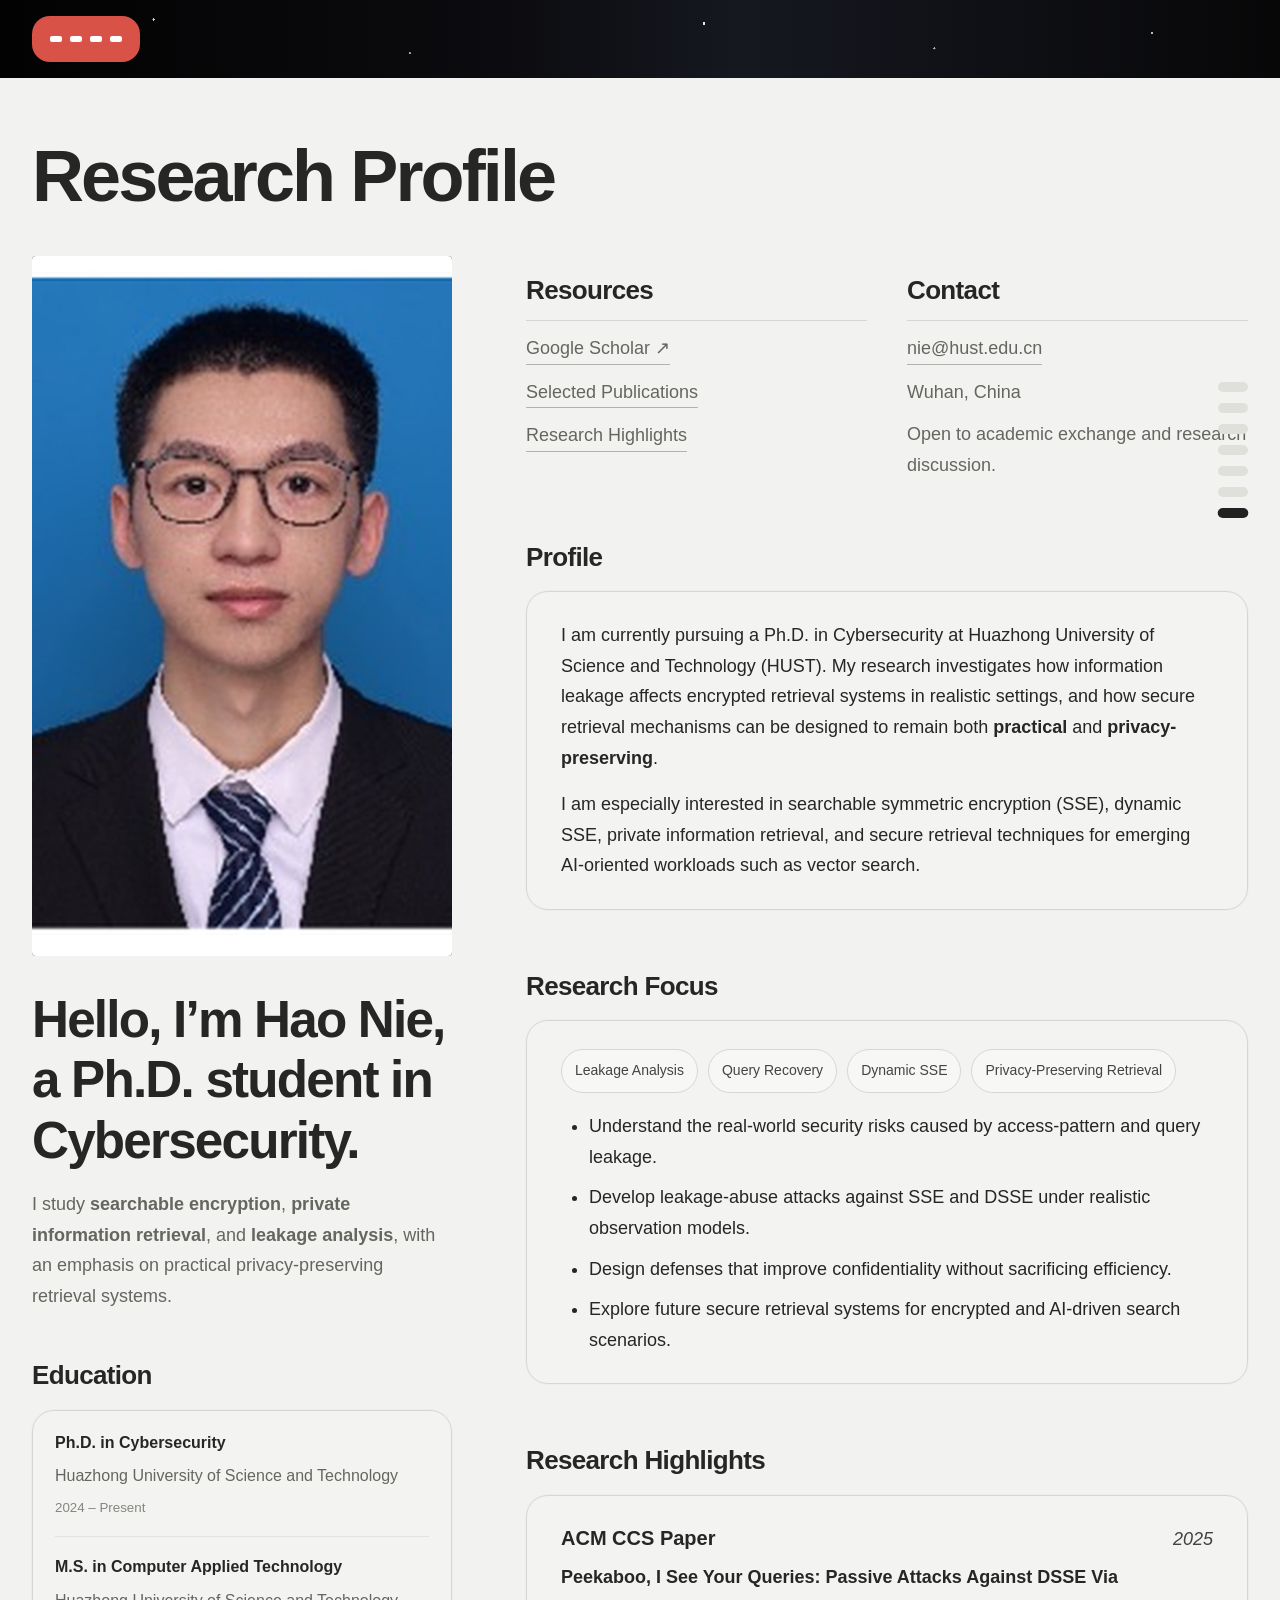
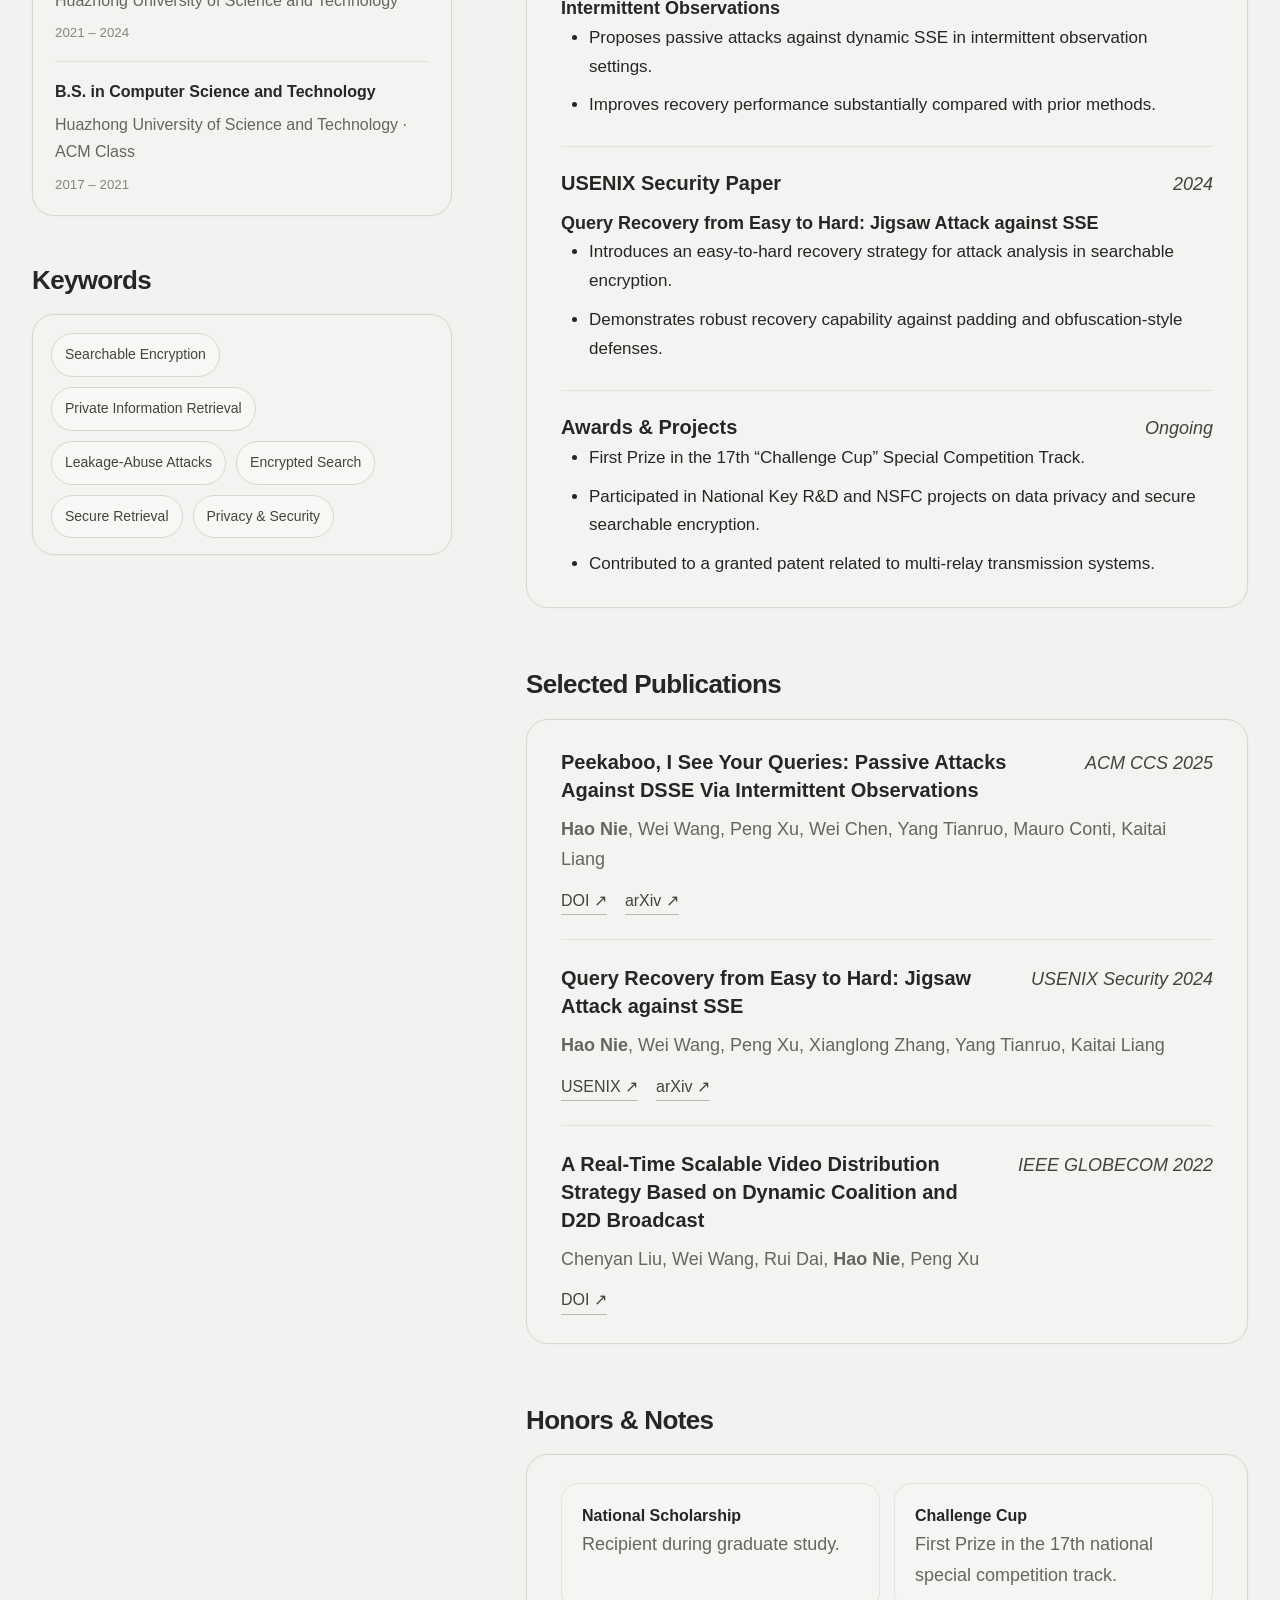
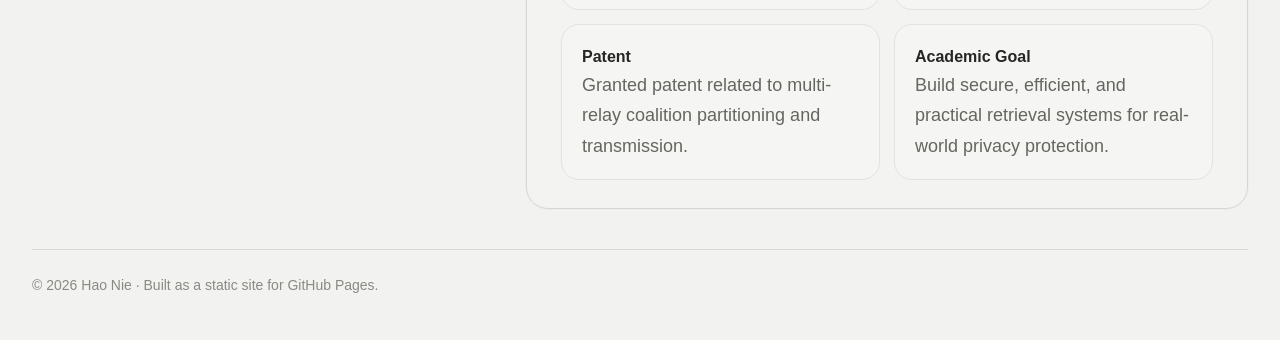
==== commit cbd38a86: "。" ====
--- a/index.html
+++ b/index.html
@@ -3,229 +3,252 @@
 <head>
   <meta charset="utf-8" />
   <meta name="viewport" content="width=device-width, initial-scale=1" />
-  <meta name="description" content="Hao Nie — Ph.D. student in Cybersecurity at Huazhong University of Science and Technology. Research in searchable encryption, private information retrieval, leakage analysis, and secure retrieval." />
+  <meta name="description" content="Hao Nie — academic profile and personal website. Ph.D. student in Cybersecurity at Huazhong University of Science and Technology, working on searchable encryption, private information retrieval, and leakage-abuse attacks." />
   <meta name="author" content="Hao Nie" />
-  <meta name="theme-color" content="#ffffff" />
-  <title>Hao Nie</title>
+  <meta name="theme-color" content="#f3f3f1" />
+  <title>Hao Nie | Research Profile</title>
   <link rel="icon" href="assets/favicon.svg" type="image/svg+xml" />
   <link rel="stylesheet" href="styles.css" />
 </head>
 <body>
   <a class="skip-link" href="#main">Skip to content</a>
 
-  <header class="topbar" id="top">
-    <div class="topbar-inner">
-      <a class="wordmark" href="#top">Hao Nie</a>
-      <nav class="topnav" aria-label="Primary navigation">
-        <a href="#about">About</a>
-        <a href="#publications">Publications</a>
-        <a href="#education">Education</a>
-        <a href="#awards">Awards</a>
-      </nav>
+  <header class="cover" id="top">
+    <div class="cover-inner">
+      <a class="page-badge" href="#top" aria-label="Back to top">
+        <span></span><span></span><span></span><span></span>
+      </a>
     </div>
   </header>
 
-  <main id="main" class="page-shell">
-    <section class="profile-block" aria-labelledby="page-title">
-      <div class="profile-copy">
-        <p class="overline">Cybersecurity · Privacy-Preserving Retrieval</p>
-        <h1 id="page-title">Hao Nie</h1>
-        <p class="headline">Ph.D. Student in Cybersecurity at Huazhong University of Science and Technology</p>
-        <p class="intro">
-          I work on the security and privacy of encrypted retrieval systems, especially
-          <strong>searchable encryption</strong>, <strong>private information retrieval</strong>,
-          leakage analysis, and practical defenses. I am also interested in secure vector retrieval
-          for AI-driven applications.
-        </p>
-
-        <div class="quick-links" aria-label="Profile links">
-          <a href="https://scholar.google.com/citations?user=cpetpmUAAAAJ&hl=en" target="_blank" rel="noreferrer">Google Scholar ↗</a>
-          <a href="mailto:nie@hust.edu.cn">Email</a>
-          <span>Wuhan, China</span>
+  <div class="page-shell">
+    <main id="main">
+      <header class="hero">
+        <p class="eyebrow">Academic Homepage</p>
+        <h1>Research Profile</h1>
+      </header>
+
+      <div class="layout">
+        <aside class="left-column" id="overview">
+          <figure class="portrait-card">
+            <img src="assets/profile.jpg" alt="Portrait of Hao Nie" width="560" height="700" />
+          </figure>
+
+          <section class="intro-block">
+            <h2>Hello, I’m Hao Nie, a Ph.D. student in Cybersecurity.</h2>
+            <p>
+              I study <strong>searchable encryption</strong>, <strong>private information retrieval</strong>,
+              and <strong>leakage analysis</strong>, with an emphasis on practical privacy-preserving retrieval systems.
+            </p>
+          </section>
+
+          <section class="side-section" id="education">
+            <h3>Education</h3>
+            <div class="soft-card stack-card">
+              <div class="stack-item">
+                <strong>Ph.D. in Cybersecurity</strong>
+                <p>Huazhong University of Science and Technology</p>
+                <small>2024 – Present</small>
+              </div>
+              <div class="stack-item">
+                <strong>M.S. in Computer Applied Technology</strong>
+                <p>Huazhong University of Science and Technology</p>
+                <small>2021 – 2024</small>
+              </div>
+              <div class="stack-item">
+                <strong>B.S. in Computer Science and Technology</strong>
+                <p>Huazhong University of Science and Technology · ACM Class</p>
+                <small>2017 – 2021</small>
+              </div>
+            </div>
+          </section>
+
+          <section class="side-section">
+            <h3>Keywords</h3>
+            <div class="soft-card keyword-card">
+              <span>Searchable Encryption</span>
+              <span>Private Information Retrieval</span>
+              <span>Leakage-Abuse Attacks</span>
+              <span>Encrypted Search</span>
+              <span>Secure Retrieval</span>
+              <span>Privacy & Security</span>
+            </div>
+          </section>
+        </aside>
+
+        <div class="right-column">
+          <section class="meta-grid" aria-label="Quick information">
+            <article class="meta-card">
+              <h3>Resources</h3>
+              <div class="meta-content">
+                <a href="https://scholar.google.com/citations?user=cpetpmUAAAAJ&amp;hl=en" target="_blank" rel="noreferrer">Google Scholar ↗</a>
+                <a href="#publications">Selected Publications</a>
+                <a href="#highlights">Research Highlights</a>
+              </div>
+            </article>
+            <article class="meta-card" id="contact">
+              <h3>Contact</h3>
+              <div class="meta-content">
+                <a href="mailto:nie@hust.edu.cn">nie@hust.edu.cn</a>
+                <p>Wuhan, China</p>
+                <p>Open to academic exchange and research discussion.</p>
+              </div>
+            </article>
+          </section>
+
+          <section class="content-section" id="about">
+            <h2>Profile</h2>
+            <div class="outline-card">
+              <p>
+                I am currently pursuing a Ph.D. in Cybersecurity at Huazhong University of Science and Technology (HUST).
+                My research investigates how information leakage affects encrypted retrieval systems in realistic settings,
+                and how secure retrieval mechanisms can be designed to remain both <strong>practical</strong> and <strong>privacy-preserving</strong>.
+              </p>
+              <p>
+                I am especially interested in searchable symmetric encryption (SSE), dynamic SSE, private information retrieval,
+                and secure retrieval techniques for emerging AI-oriented workloads such as vector search.
+              </p>
+            </div>
+          </section>
+
+          <section class="content-section" id="focus">
+            <h2>Research Focus</h2>
+            <div class="outline-card">
+              <div class="focus-tags" aria-label="Research topics">
+                <span>Leakage Analysis</span>
+                <span>Query Recovery</span>
+                <span>Dynamic SSE</span>
+                <span>Privacy-Preserving Retrieval</span>
+              </div>
+              <ul class="bullet-list">
+                <li>Understand the real-world security risks caused by access-pattern and query leakage.</li>
+                <li>Develop leakage-abuse attacks against SSE and DSSE under realistic observation models.</li>
+                <li>Design defenses that improve confidentiality without sacrificing efficiency.</li>
+                <li>Explore future secure retrieval systems for encrypted and AI-driven search scenarios.</li>
+              </ul>
+            </div>
+          </section>
+
+          <section class="content-section" id="highlights">
+            <h2>Research Highlights</h2>
+            <div class="outline-card timeline-box">
+              <article class="record">
+                <div class="record-head">
+                  <h3>ACM CCS Paper</h3>
+                  <span>2025</span>
+                </div>
+                <p class="record-title">Peekaboo, I See Your Queries: Passive Attacks Against DSSE Via Intermittent Observations</p>
+                <ul class="bullet-list compact">
+                  <li>Proposes passive attacks against dynamic SSE in intermittent observation settings.</li>
+                  <li>Improves recovery performance substantially compared with prior methods.</li>
+                </ul>
+              </article>
+
+              <article class="record">
+                <div class="record-head">
+                  <h3>USENIX Security Paper</h3>
+                  <span>2024</span>
+                </div>
+                <p class="record-title">Query Recovery from Easy to Hard: Jigsaw Attack against SSE</p>
+                <ul class="bullet-list compact">
+                  <li>Introduces an easy-to-hard recovery strategy for attack analysis in searchable encryption.</li>
+                  <li>Demonstrates robust recovery capability against padding and obfuscation-style defenses.</li>
+                </ul>
+              </article>
+
+              <article class="record">
+                <div class="record-head">
+                  <h3>Awards & Projects</h3>
+                  <span>Ongoing</span>
+                </div>
+                <ul class="bullet-list compact">
+                  <li>First Prize in the 17th “Challenge Cup” Special Competition Track.</li>
+                  <li>Participated in National Key R&amp;D and NSFC projects on data privacy and secure searchable encryption.</li>
+                  <li>Contributed to a granted patent related to multi-relay transmission systems.</li>
+                </ul>
+              </article>
+            </div>
+          </section>
+
+          <section class="content-section" id="publications">
+            <h2>Selected Publications</h2>
+            <div class="outline-card publication-box">
+              <article class="publication-entry">
+                <div class="publication-head">
+                  <h3>Peekaboo, I See Your Queries: Passive Attacks Against DSSE Via Intermittent Observations</h3>
+                  <em>ACM CCS 2025</em>
+                </div>
+                <p><strong>Hao Nie</strong>, Wei Wang, Peng Xu, Wei Chen, Yang Tianruo, Mauro Conti, Kaitai Liang</p>
+                <div class="entry-links">
+                  <a href="https://doi.org/10.1145/3719027.3765075" target="_blank" rel="noreferrer">DOI ↗</a>
+                  <a href="https://arxiv.org/abs/2509.03806" target="_blank" rel="noreferrer">arXiv ↗</a>
+                </div>
+              </article>
+
+              <article class="publication-entry">
+                <div class="publication-head">
+                  <h3>Query Recovery from Easy to Hard: Jigsaw Attack against SSE</h3>
+                  <em>USENIX Security 2024</em>
+                </div>
+                <p><strong>Hao Nie</strong>, Wei Wang, Peng Xu, Xianglong Zhang, Yang Tianruo, Kaitai Liang</p>
+                <div class="entry-links">
+                  <a href="https://www.usenix.org/conference/usenixsecurity24/presentation/nie" target="_blank" rel="noreferrer">USENIX ↗</a>
+                  <a href="https://arxiv.org/abs/2403.01155" target="_blank" rel="noreferrer">arXiv ↗</a>
+                </div>
+              </article>
+
+              <article class="publication-entry">
+                <div class="publication-head">
+                  <h3>A Real-Time Scalable Video Distribution Strategy Based on Dynamic Coalition and D2D Broadcast</h3>
+                  <em>IEEE GLOBECOM 2022</em>
+                </div>
+                <p>Chenyan Liu, Wei Wang, Rui Dai, <strong>Hao Nie</strong>, Peng Xu</p>
+                <div class="entry-links">
+                  <a href="https://doi.org/10.1109/GLOBECOM48099.2022.10001625" target="_blank" rel="noreferrer">DOI ↗</a>
+                </div>
+              </article>
+            </div>
+          </section>
+
+          <section class="content-section" id="honors">
+            <h2>Honors & Notes</h2>
+            <div class="outline-card note-grid">
+              <div class="note-card">
+                <strong>National Scholarship</strong>
+                <p>Recipient during graduate study.</p>
+              </div>
+              <div class="note-card">
+                <strong>Challenge Cup</strong>
+                <p>First Prize in the 17th national special competition track.</p>
+              </div>
+              <div class="note-card">
+                <strong>Patent</strong>
+                <p>Granted patent related to multi-relay coalition partitioning and transmission.</p>
+              </div>
+              <div class="note-card">
+                <strong>Academic Goal</strong>
+                <p>Build secure, efficient, and practical retrieval systems for real-world privacy protection.</p>
+              </div>
+            </div>
+          </section>
         </div>
       </div>
-
-      <figure class="profile-photo">
-        <img src="assets/profile.jpg" alt="Portrait of Hao Nie" width="560" height="700" />
-      </figure>
-    </section>
-
-    <div class="divider"></div>
-
-    <section class="doc-section" id="about">
-      <div class="section-title-row">
-        <span class="section-icon" aria-hidden="true">👋</span>
-        <h2>About me</h2>
-      </div>
-      <div class="section-body prose">
-        <p>
-          I am a Ph.D. student in Cybersecurity at Huazhong University of Science and Technology (HUST).
-          My research focuses on understanding how information leakage affects encrypted retrieval systems
-          in realistic settings and on designing efficient mechanisms that reduce or eliminate such leakage.
-        </p>
-        <p>
-          My recent work studies leakage-abuse attacks against searchable symmetric encryption (SSE) and
-          dynamic SSE (DSSE), including query-recovery attacks under intermittent observations. Beyond attacks,
-          I am interested in practical, low-overhead protections for encrypted search and privacy-preserving retrieval.
-        </p>
-      </div>
-    </section>
-
-    <section class="doc-section" id="research">
-      <div class="section-title-row">
-        <span class="section-icon" aria-hidden="true">🔐</span>
-        <h2>Research interests</h2>
-      </div>
-      <div class="interest-grid">
-        <div class="interest-card">
-          <h3>Searchable Encryption</h3>
-          <p>Security analysis and design of practical searchable symmetric encryption.</p>
-        </div>
-        <div class="interest-card">
-          <h3>Leakage-Abuse Attacks</h3>
-          <p>Query recovery, leakage correlation, and realistic attack models for SSE and DSSE.</p>
-        </div>
-        <div class="interest-card">
-          <h3>Private Information Retrieval</h3>
-          <p>Privacy-preserving retrieval with balanced computation and communication overhead.</p>
-        </div>
-        <div class="interest-card">
-          <h3>Secure Vector Retrieval</h3>
-          <p>Encrypted and privacy-preserving retrieval for AI-driven vector search.</p>
-        </div>
-      </div>
-    </section>
-
-    <section class="doc-section" id="publications">
-      <div class="section-title-row split-title">
-        <div>
-          <span class="section-icon" aria-hidden="true">📚</span>
-          <h2>Selected publications</h2>
-        </div>
-        <a class="subtle-link" href="https://scholar.google.com/citations?user=cpetpmUAAAAJ&hl=en" target="_blank" rel="noreferrer">Full list on Google Scholar ↗</a>
-      </div>
-
-      <div class="publication-list">
-        <article class="publication-item">
-          <div class="pub-meta">
-            <span class="venue-pill">ACM CCS 2025</span>
-            <span class="year">2025</span>
-          </div>
-          <h3>Peekaboo, I See Your Queries: Passive Attacks Against DSSE Via Intermittent Observations</h3>
-          <p class="authors"><strong>Hao Nie</strong>, Wei Wang, Peng Xu, Wei Chen, Laurence T. Yang, Mauro Conti, Kaitai Liang</p>
-          <p class="description">Passive attacks against dynamic searchable symmetric encryption under intermittent observations.</p>
-          <div class="pub-actions">
-            <a href="https://doi.org/10.1145/3719027.3765075" target="_blank" rel="noreferrer">DOI ↗</a>
-            <a href="https://arxiv.org/abs/2509.03806" target="_blank" rel="noreferrer">arXiv ↗</a>
-          </div>
-        </article>
-
-        <article class="publication-item">
-          <div class="pub-meta">
-            <span class="venue-pill">USENIX Security 2024</span>
-            <span class="year">2024</span>
-          </div>
-          <h3>Query Recovery from Easy to Hard: Jigsaw Attack against SSE</h3>
-          <p class="authors"><strong>Hao Nie</strong>, Wei Wang, Peng Xu, Xianglong Zhang, Laurence T. Yang, Kaitai Liang</p>
-          <p class="description">A query-recovery attack that identifies distinctive queries first and then recovers harder queries through leakage correlations.</p>
-          <div class="pub-actions">
-            <a href="https://www.usenix.org/conference/usenixsecurity24/presentation/nie" target="_blank" rel="noreferrer">USENIX ↗</a>
-            <a href="https://arxiv.org/abs/2403.01155" target="_blank" rel="noreferrer">arXiv ↗</a>
-          </div>
-        </article>
-
-        <article class="publication-item">
-          <div class="pub-meta">
-            <span class="venue-pill">IEEE GLOBECOM 2022</span>
-            <span class="year">2022</span>
-          </div>
-          <h3>A Real-Time Scalable Video Distribution Strategy Based on Dynamic Coalition and D2D Broadcast</h3>
-          <p class="authors">Chenyan Liu, Wei Wang, Rui Dai, <strong>Hao Nie</strong>, Peng Xu</p>
-          <p class="description">A dynamic coalition strategy for real-time scalable video distribution using device-to-device broadcasting.</p>
-          <div class="pub-actions">
-            <a href="https://doi.org/10.1109/GLOBECOM48099.2022.10001625" target="_blank" rel="noreferrer">DOI ↗</a>
-          </div>
-        </article>
-      </div>
-    </section>
-
-    <section class="doc-section" id="education">
-      <div class="section-title-row">
-        <span class="section-icon" aria-hidden="true">🎓</span>
-        <h2>Education</h2>
-      </div>
-      <div class="timeline-list">
-        <article class="timeline-row">
-          <div class="timeline-date">2024 — Present</div>
-          <div>
-            <h3>Ph.D. in Cybersecurity</h3>
-            <p>Huazhong University of Science and Technology</p>
-            <small>Expected graduation: June 2028</small>
-          </div>
-        </article>
-        <article class="timeline-row">
-          <div class="timeline-date">2021 — 2024</div>
-          <div>
-            <h3>M.S. in Computer Applied Technology</h3>
-            <p>Huazhong University of Science and Technology</p>
-          </div>
-        </article>
-        <article class="timeline-row">
-          <div class="timeline-date">2017 — 2021</div>
-          <div>
-            <h3>B.S. in Computer Science and Technology</h3>
-            <p>Huazhong University of Science and Technology · ACM Class</p>
-          </div>
-        </article>
-      </div>
-    </section>
-
-    <section class="doc-section" id="awards">
-      <div class="section-title-row">
-        <span class="section-icon" aria-hidden="true">🏅</span>
-        <h2>Honors & research experience</h2>
-      </div>
-      <div class="callout-list">
-        <div class="callout">
-          <span class="callout-mark">🏆</span>
-          <div><strong>National Scholarship</strong><p>Recipient during graduate study.</p></div>
-        </div>
-        <div class="callout">
-          <span class="callout-mark">🥇</span>
-          <div><strong>First Prize, “Challenge Cup” Special Track</strong><p>17th National College Students’ Extracurricular Academic Science and Technology Works Competition, 2021.</p></div>
-        </div>
-        <div class="callout">
-          <span class="callout-mark">📜</span>
-          <div><strong>Granted Patent</strong><p>A multi-relay coalition partitioning and adjustment method and multi-relay transmission system.</p></div>
-        </div>
-        <div class="callout">
-          <span class="callout-mark">🧪</span>
-          <div><strong>National Research Projects</strong><p>Participated in National Key R&amp;D Program and NSFC projects related to data privacy and secure searchable encryption.</p></div>
-        </div>
-      </div>
-    </section>
-
-    <section class="doc-section contact-section" id="contact">
-      <div class="contact-card">
-        <div>
-          <p class="contact-kicker">Contact</p>
-          <h2>Interested in encrypted search and privacy-preserving retrieval?</h2>
-          <p>I am happy to discuss research ideas, collaborations, and related academic work.</p>
-        </div>
-        <div class="contact-links">
-          <a class="primary-link" href="mailto:nie@hust.edu.cn">nie@hust.edu.cn</a>
-          <a href="https://scholar.google.com/citations?user=cpetpmUAAAAJ&hl=en" target="_blank" rel="noreferrer">Google Scholar ↗</a>
-        </div>
-      </div>
-    </section>
-  </main>
-
-  <footer class="footer">
-    <div class="footer-inner">
-      <span>© <span id="year"></span> Hao Nie</span>
-      <span>Built for GitHub Pages</span>
-    </div>
-  </footer>
+    </main>
+
+    <footer class="footer">
+      <p>© <span id="year"></span> Hao Nie · Built as a static site for GitHub Pages.</p>
+    </footer>
+  </div>
+
+  <nav class="section-rail" aria-label="Section navigation">
+    <a href="#overview" data-section="overview" aria-label="Overview"></a>
+    <a href="#about" data-section="about" aria-label="Profile"></a>
+    <a href="#focus" data-section="focus" aria-label="Research Focus"></a>
+    <a href="#highlights" data-section="highlights" aria-label="Research Highlights"></a>
+    <a href="#publications" data-section="publications" aria-label="Selected Publications"></a>
+    <a href="#honors" data-section="honors" aria-label="Honors"></a>
+    <a href="#contact" data-section="contact" aria-label="Contact"></a>
+  </nav>
 
   <script src="script.js"></script>
 </body>
--- a/styles.css
+++ b/styles.css
@@ -1,344 +1,379 @@
 :root {
-  --ink: #37352f;
-  --muted: #787774;
-  --soft: #f7f6f3;
-  --soft-2: #fbfbfa;
-  --line: #e9e9e7;
-  --line-strong: #dededb;
-  --accent: #2f6f9f;
-  --accent-soft: #e8f2f8;
-  --max: 980px;
-  --radius: 9px;
+  --bg: #f2f2f0;
+  --surface: #f7f7f5;
+  --card: #f4f4f2;
+  --ink: #262625;
+  --muted: #66655f;
+  --line: #d7d7d2;
+  --line-soft: #e2e2de;
+  --accent: #d95247;
+  --shadow: 0 0 0 1px rgba(38, 38, 37, 0.02);
+  --radius: 22px;
+  --max: 1500px;
 }
 
 * { box-sizing: border-box; }
 html { scroll-behavior: smooth; }
 body {
   margin: 0;
+  background: var(--bg);
   color: var(--ink);
-  background: #fff;
-  font-family: ui-sans-serif, -apple-system, BlinkMacSystemFont, "Segoe UI", Helvetica, Arial, "Apple Color Emoji", "Segoe UI Emoji", sans-serif;
+  font-family: Inter, ui-sans-serif, -apple-system, BlinkMacSystemFont, "Segoe UI", Helvetica, Arial, sans-serif;
   font-size: 16px;
-  line-height: 1.65;
+  line-height: 1.7;
   -webkit-font-smoothing: antialiased;
 }
 
 a { color: inherit; text-decoration: none; }
-a:hover { color: var(--accent); }
+a:hover { opacity: 0.72; }
 img { max-width: 100%; display: block; }
-::selection { background: #dbeeff; }
+::selection { background: rgba(217, 82, 71, 0.18); }
 
 .skip-link {
   position: fixed;
-  left: 16px;
-  top: -60px;
-  z-index: 9999;
-  padding: 8px 12px;
-  border-radius: 6px;
-  background: var(--ink);
+  top: -80px;
+  left: 18px;
+  z-index: 100;
+  padding: 10px 14px;
+  border-radius: 10px;
+  background: #111;
   color: #fff;
 }
-.skip-link:focus { top: 12px; }
-
-.topbar {
-  position: sticky;
-  top: 0;
-  z-index: 50;
-  background: rgba(255,255,255,.92);
-  backdrop-filter: blur(14px);
-  border-bottom: 1px solid rgba(233,233,231,.95);
-}
-.topbar-inner {
-  width: min(calc(100% - 40px), var(--max));
-  min-height: 54px;
+.skip-link:focus { top: 16px; }
+
+.cover {
+  height: 78px;
+  background:
+    radial-gradient(circle at 12% 25%, rgba(255,255,255,0.8) 0 1px, transparent 1.2px),
+    radial-gradient(circle at 32% 68%, rgba(255,255,255,0.65) 0 1px, transparent 1.2px),
+    radial-gradient(circle at 55% 30%, rgba(255,255,255,0.9) 0 1.3px, transparent 1.5px),
+    radial-gradient(circle at 73% 62%, rgba(255,255,255,0.65) 0 1px, transparent 1.2px),
+    radial-gradient(circle at 90% 42%, rgba(255,255,255,0.72) 0 1px, transparent 1.2px),
+    linear-gradient(90deg, #020202, #0c0c10 40%, #161820 58%, #070708 100%);
+}
+.cover-inner {
+  width: min(calc(100% - 64px), var(--max));
+  height: 100%;
   margin: 0 auto;
   display: flex;
   align-items: center;
-  justify-content: space-between;
-  gap: 30px;
-}
-.wordmark {
-  font-size: 14px;
-  font-weight: 650;
-  letter-spacing: -.01em;
-}
-.topnav { display: flex; align-items: center; gap: 22px; }
-.topnav a { font-size: 13px; color: #686763; }
-.topnav a:hover { color: var(--ink); }
-
+}
+.page-badge {
+  display: inline-flex;
+  align-items: center;
+  gap: 8px;
+  padding: 20px 18px;
+  border-radius: 18px;
+  background: var(--accent);
+  box-shadow: var(--shadow);
+}
+.page-badge span {
+  width: 12px;
+  height: 6px;
+  background: #fff;
+  border-radius: 2px;
+}
 .page-shell {
-  width: min(calc(100% - 40px), var(--max));
+  width: min(calc(100% - 64px), var(--max));
   margin: 0 auto;
-  padding: 72px 0 40px;
-}
-
-.profile-block {
-  display: grid;
-  grid-template-columns: minmax(0, 1fr) 210px;
-  gap: 58px;
+  padding: 54px 0 42px;
+}
+.hero { margin-bottom: 40px; }
+.eyebrow {
+  margin: 0 0 6px;
+  color: transparent;
+  font-size: 0;
+}
+.hero h1 {
+  margin: 0;
+  font-size: clamp(42px, 6vw, 72px);
+  line-height: 1.08;
+  letter-spacing: -0.04em;
+  font-weight: 800;
+}
+
+.layout {
+  display: grid;
+  grid-template-columns: 420px minmax(0, 1fr);
+  gap: 74px;
   align-items: start;
 }
-.profile-copy { padding-top: 8px; }
-.overline {
-  margin: 0 0 12px;
-  color: var(--muted);
-  font-size: 12px;
-  font-weight: 650;
-  letter-spacing: .09em;
-  text-transform: uppercase;
-}
-h1 {
-  margin: 0;
-  font-size: clamp(44px, 7vw, 72px);
-  line-height: 1.05;
-  letter-spacing: -.045em;
-  font-weight: 760;
-}
-.headline {
-  max-width: 690px;
-  margin: 18px 0 0;
-  font-size: 20px;
-  line-height: 1.45;
-  letter-spacing: -.01em;
-}
-.intro {
-  max-width: 720px;
-  margin: 18px 0 0;
-  color: #55534e;
-}
-.quick-links {
-  display: flex;
-  flex-wrap: wrap;
-  align-items: center;
-  gap: 8px 16px;
-  margin-top: 24px;
-  font-size: 14px;
-}
-.quick-links a {
-  border-bottom: 1px solid #bfc7cc;
-  padding-bottom: 1px;
-}
-.quick-links span { color: var(--muted); }
-.profile-photo {
-  margin: 0;
-  padding: 0;
-  border-radius: 8px;
+
+.left-column { position: relative; }
+.portrait-card {
+  margin: 0;
+  border-radius: 4px;
   overflow: hidden;
-  background: var(--soft);
-  box-shadow: 0 0 0 1px rgba(55,53,47,.08);
-}
-.profile-photo img {
+  background: #1b1b1b;
+}
+.portrait-card img {
   width: 100%;
   aspect-ratio: 4 / 5;
   object-fit: cover;
-  object-position: center 43%;
-}
-
-.divider {
-  height: 1px;
-  margin: 58px 0 12px;
-  background: var(--line);
-}
-
-.doc-section {
-  padding: 42px 0 18px;
-  scroll-margin-top: 72px;
-}
-.section-title-row {
-  display: flex;
-  align-items: center;
+  object-position: center 35%;
+}
+
+.intro-block {
+  margin-top: 34px;
+}
+.intro-block h2 {
+  margin: 0 0 18px;
+  font-size: clamp(34px, 4vw, 56px);
+  line-height: 1.18;
+  letter-spacing: -0.035em;
+  font-weight: 800;
+}
+.intro-block p {
+  margin: 0;
+  color: var(--muted);
+  font-size: 18px;
+}
+
+.side-section { margin-top: 48px; }
+.side-section h3,
+.meta-card h3,
+.content-section > h2 {
+  margin: 0 0 18px;
+  font-size: 26px;
+  line-height: 1.25;
+  letter-spacing: -0.025em;
+  font-weight: 760;
+}
+.soft-card,
+.outline-card {
+  border: 1px solid var(--line);
+  border-radius: var(--radius);
+  background: rgba(255, 255, 255, 0.08);
+  box-shadow: var(--shadow);
+}
+.stack-card { padding: 18px 22px; }
+.stack-item + .stack-item {
+  margin-top: 16px;
+  padding-top: 16px;
+  border-top: 1px solid var(--line-soft);
+}
+.stack-item strong,
+.note-card strong { display: block; font-size: 16px; }
+.stack-item p,
+.note-card p { margin: 6px 0 0; color: var(--muted); }
+.stack-item small { display: inline-block; margin-top: 8px; color: #86857f; }
+
+.keyword-card {
+  padding: 18px 18px 16px;
+  display: flex;
+  flex-wrap: wrap;
+  gap: 10px;
+}
+.keyword-card span,
+.focus-tags span {
+  display: inline-flex;
+  padding: 9px 13px;
+  border-radius: 999px;
+  border: 1px solid var(--line);
+  background: rgba(255, 255, 255, 0.34);
+  font-size: 14px;
+  color: #45443f;
+}
+
+.right-column { min-width: 0; }
+.meta-grid {
+  display: grid;
+  grid-template-columns: repeat(2, minmax(0, 1fr));
+  gap: 40px;
+  margin-top: 18px;
+}
+.meta-card h3 {
+  margin-bottom: 12px;
+  padding-bottom: 14px;
+  border-bottom: 1px solid var(--line);
+}
+.meta-content {
+  display: flex;
+  flex-direction: column;
+  gap: 12px;
+  color: var(--muted);
+  font-size: 18px;
+}
+.meta-content a {
+  width: fit-content;
+  border-bottom: 1px solid rgba(102, 101, 95, 0.45);
+  color: var(--muted);
+}
+.meta-content p { margin: 0; }
+
+.content-section {
+  margin-top: 60px;
+  scroll-margin-top: 70px;
+}
+.outline-card {
+  padding: 28px 34px;
+}
+.outline-card p {
+  margin: 0;
+  font-size: 18px;
+}
+.outline-card p + p { margin-top: 16px; }
+.focus-tags {
+  display: flex;
+  flex-wrap: wrap;
   gap: 10px;
   margin-bottom: 18px;
 }
-.section-title-row.split-title { justify-content: space-between; align-items: flex-end; }
-.section-title-row.split-title > div { display: flex; align-items: center; gap: 10px; }
-.section-icon { font-size: 22px; line-height: 1; }
-h2 {
-  margin: 0;
-  font-size: 28px;
-  line-height: 1.2;
-  letter-spacing: -.025em;
-  font-weight: 720;
-}
-.subtle-link {
-  color: var(--muted);
-  font-size: 13px;
-  white-space: nowrap;
-}
-.section-body { max-width: 790px; }
-.prose p { margin: 0 0 14px; }
-.prose p:last-child { margin-bottom: 0; }
-
-.interest-grid {
-  display: grid;
-  grid-template-columns: repeat(2, minmax(0, 1fr));
-  gap: 10px;
-}
-.interest-card {
-  min-height: 128px;
-  padding: 18px 18px 16px;
-  border: 1px solid var(--line);
-  border-radius: var(--radius);
-  background: var(--soft-2);
-}
-.interest-card h3 {
-  margin: 0 0 6px;
-  font-size: 16px;
-  font-weight: 680;
-}
-.interest-card p {
-  margin: 0;
-  color: var(--muted);
-  font-size: 14px;
-  line-height: 1.55;
-}
-
-.publication-list { border-top: 1px solid var(--line); }
-.publication-item {
-  padding: 24px 0 25px;
-  border-bottom: 1px solid var(--line);
-}
-.pub-meta {
-  display: flex;
-  align-items: center;
-  justify-content: space-between;
-  gap: 16px;
-  margin-bottom: 9px;
-}
-.venue-pill {
-  display: inline-flex;
-  align-items: center;
-  min-height: 24px;
-  padding: 2px 8px;
-  border-radius: 5px;
-  background: var(--accent-soft);
-  color: #245b80;
-  font-size: 12px;
-  font-weight: 650;
-}
-.year { color: #9b9a97; font-size: 12px; }
-.publication-item h3 {
-  margin: 0;
-  max-width: 820px;
-  font-size: 20px;
-  line-height: 1.42;
-  letter-spacing: -.015em;
-}
-.authors {
-  margin: 8px 0 0;
-  color: #595752;
-  font-size: 14px;
-}
-.description {
-  max-width: 800px;
-  margin: 8px 0 0;
-  color: var(--muted);
-  font-size: 14px;
-}
-.pub-actions { display: flex; gap: 16px; margin-top: 11px; }
-.pub-actions a {
-  color: #4f4e49;
-  font-size: 13px;
-  text-decoration: underline;
-  text-decoration-color: #c9c8c4;
-  text-underline-offset: 3px;
-}
-.pub-actions a:hover { color: var(--accent); }
-
-.timeline-list { border-top: 1px solid var(--line); }
-.timeline-row {
-  display: grid;
-  grid-template-columns: 150px minmax(0, 1fr);
-  gap: 28px;
-  padding: 20px 0;
-  border-bottom: 1px solid var(--line);
-}
-.timeline-date {
-  padding-top: 2px;
-  color: var(--muted);
-  font-size: 13px;
-}
-.timeline-row h3 { margin: 0 0 3px; font-size: 16px; font-weight: 680; }
-.timeline-row p { margin: 0; color: #595752; font-size: 14px; }
-.timeline-row small { display: inline-block; margin-top: 4px; color: var(--muted); font-size: 12px; }
-
-.callout-list { display: grid; gap: 10px; }
-.callout {
-  display: grid;
-  grid-template-columns: 32px minmax(0, 1fr);
-  gap: 11px;
-  padding: 15px 16px;
-  border-radius: 7px;
-  background: var(--soft);
-  border: 1px solid #f0efed;
-}
-.callout-mark { font-size: 20px; line-height: 1.4; }
-.callout strong { font-size: 14px; }
-.callout p { margin: 2px 0 0; color: var(--muted); font-size: 13px; line-height: 1.5; }
-
-.contact-section { padding-bottom: 36px; }
-.contact-card {
-  display: grid;
-  grid-template-columns: minmax(0, 1fr) 220px;
-  gap: 38px;
-  align-items: center;
-  padding: 26px 28px;
-  border-radius: 10px;
-  border: 1px solid var(--line-strong);
-  background: var(--soft-2);
-}
-.contact-kicker { margin: 0 0 5px; color: var(--muted); font-size: 12px; text-transform: uppercase; letter-spacing: .08em; font-weight: 650; }
-.contact-card h2 { font-size: 23px; }
-.contact-card p:not(.contact-kicker) { margin: 10px 0 0; color: var(--muted); font-size: 14px; }
-.contact-links { display: flex; flex-direction: column; gap: 9px; align-items: flex-start; }
-.contact-links a { font-size: 14px; }
-.primary-link {
-  display: inline-flex;
-  padding: 8px 11px;
-  border-radius: 6px;
-  background: var(--ink);
-  color: #fff;
-}
-.primary-link:hover { background: #272622; color: #fff; }
-
-.footer {
-  width: min(calc(100% - 40px), var(--max));
-  margin: 0 auto;
-  padding: 12px 0 38px;
-  color: #9b9a97;
-  font-size: 12px;
-}
-.footer-inner {
-  display: flex;
+.bullet-list {
+  margin: 0;
+  padding-left: 28px;
+  font-size: 18px;
+}
+.bullet-list li + li { margin-top: 10px; }
+.bullet-list.compact { font-size: 17px; }
+
+.timeline-box {
+  display: grid;
+  gap: 26px;
+}
+.record + .record {
+  padding-top: 22px;
+  border-top: 1px solid var(--line-soft);
+}
+.record-head,
+.publication-head {
+  display: flex;
+  align-items: baseline;
   justify-content: space-between;
   gap: 20px;
-  padding-top: 18px;
+}
+.record-head h3,
+.publication-head h3 {
+  margin: 0;
+  font-size: 20px;
+  line-height: 1.4;
+  font-weight: 760;
+}
+.record-head span,
+.publication-head em {
+  white-space: nowrap;
+  color: #44433f;
+  font-size: 18px;
+  font-style: italic;
+}
+.record-title {
+  margin-top: 8px !important;
+  font-weight: 600;
+}
+
+.publication-box {
+  display: grid;
+  gap: 24px;
+}
+.publication-entry + .publication-entry {
+  padding-top: 24px;
+  border-top: 1px solid var(--line-soft);
+}
+.publication-entry p {
+  margin-top: 10px;
+  color: var(--muted);
+}
+.entry-links {
+  display: flex;
+  flex-wrap: wrap;
+  gap: 18px;
+  margin-top: 12px;
+}
+.entry-links a {
+  border-bottom: 1px solid rgba(102, 101, 95, 0.42);
+  color: #44433f;
+}
+
+.note-grid {
+  display: grid;
+  grid-template-columns: repeat(2, minmax(0, 1fr));
+  gap: 14px;
+}
+.note-card {
+  padding: 18px 20px;
+  border-radius: 18px;
+  border: 1px solid var(--line-soft);
+  background: rgba(255,255,255,0.14);
+}
+
+.footer {
+  padding: 40px 0 0;
+  color: #8a8983;
+  font-size: 14px;
+}
+.footer p {
+  margin: 0;
+  padding-top: 24px;
   border-top: 1px solid var(--line);
 }
 
-@media (max-width: 760px) {
-  .topbar-inner { width: min(calc(100% - 28px), var(--max)); }
-  .topnav { gap: 13px; }
-  .topnav a:nth-child(4) { display: none; }
-  .page-shell, .footer { width: min(calc(100% - 28px), var(--max)); }
-  .page-shell { padding-top: 44px; }
-  .profile-block { grid-template-columns: 1fr; gap: 28px; }
-  .profile-photo { width: 150px; order: -1; }
-  h1 { font-size: 50px; }
-  .headline { font-size: 18px; }
-  .divider { margin-top: 42px; }
-  .interest-grid { grid-template-columns: 1fr; }
-  .section-title-row.split-title { align-items: flex-start; gap: 15px; }
-  .section-title-row.split-title > div { align-items: center; }
-  .timeline-row { grid-template-columns: 1fr; gap: 4px; }
-  .contact-card { grid-template-columns: 1fr; }
-}
-
-@media (max-width: 520px) {
-  .topnav a:nth-child(3) { display: none; }
-  .doc-section { padding-top: 36px; }
-  h2 { font-size: 25px; }
-  .section-title-row.split-title { display: block; }
-  .section-title-row.split-title .subtle-link { display: inline-block; margin-top: 9px; }
-  .footer-inner { flex-direction: column; gap: 4px; }
-}
+.section-rail {
+  position: fixed;
+  right: 32px;
+  top: 50%;
+  transform: translateY(-50%);
+  display: flex;
+  flex-direction: column;
+  gap: 11px;
+  z-index: 10;
+}
+.section-rail a {
+  width: 30px;
+  height: 10px;
+  border-radius: 99px;
+  background: #dfdfdb;
+  transition: transform 0.18s ease, background 0.18s ease, opacity 0.18s ease;
+}
+.section-rail a.active {
+  background: #222;
+  transform: scaleX(1.02);
+}
+.section-rail a:hover { background: #6d6c67; }
+
+@media (max-width: 1260px) {
+  .layout {
+    grid-template-columns: 360px minmax(0, 1fr);
+    gap: 52px;
+  }
+  .intro-block h2 { font-size: 46px; }
+}
+
+@media (max-width: 960px) {
+  .page-shell, .cover-inner { width: min(calc(100% - 36px), var(--max)); }
+  .layout {
+    grid-template-columns: 1fr;
+    gap: 28px;
+  }
+  .left-column { max-width: 560px; }
+  .portrait-card { max-width: 400px; }
+  .meta-grid,
+  .note-grid { grid-template-columns: 1fr; }
+  .section-rail { display: none; }
+  .content-section { margin-top: 46px; }
+}
+
+@media (max-width: 640px) {
+  .cover { height: 72px; }
+  .page-badge { padding: 18px 16px; border-radius: 16px; }
+  .page-badge span { width: 10px; }
+  .page-shell { padding-top: 34px; }
+  .hero h1 { font-size: 48px; }
+  .intro-block h2 { font-size: 38px; }
+  .meta-content,
+  .outline-card p,
+  .bullet-list { font-size: 16px; }
+  .side-section h3,
+  .meta-card h3,
+  .content-section > h2 { font-size: 22px; }
+  .record-head,
+  .publication-head {
+    display: block;
+  }
+  .record-head span,
+  .publication-head em {
+    display: inline-block;
+    margin-top: 6px;
+  }
+  .outline-card,
+  .stack-card { padding: 22px; }
+}
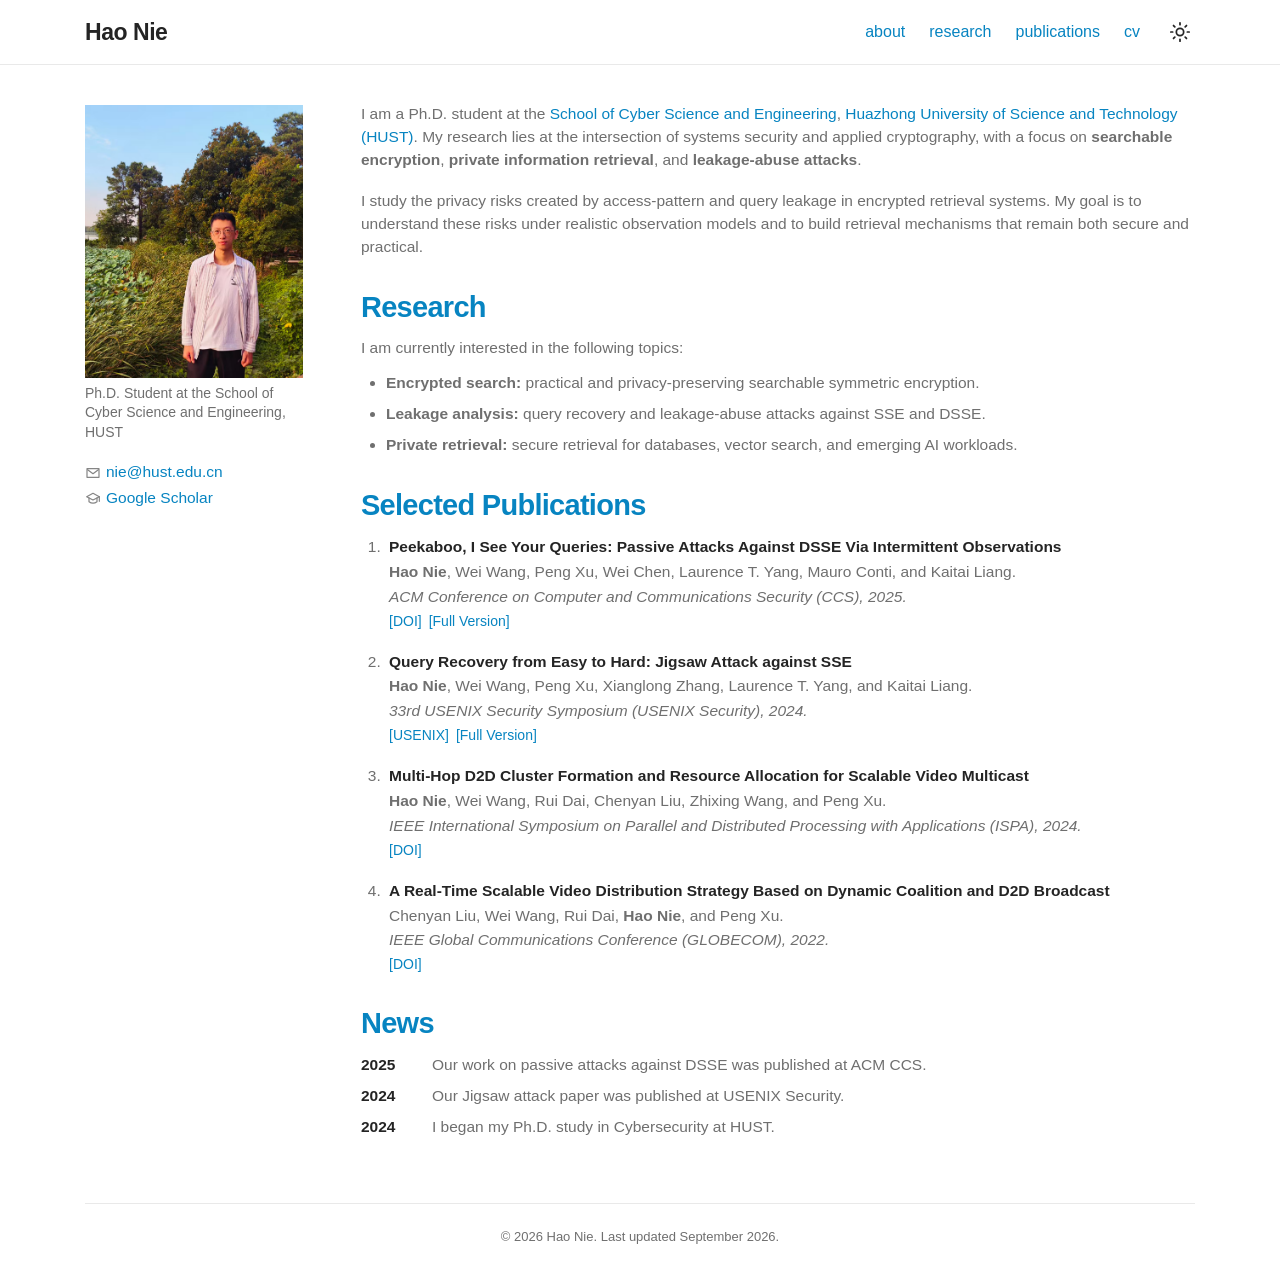
==== commit e8cf1ad7: "Modified the template" ====
--- a/index.html
+++ b/index.html
@@ -3,252 +3,138 @@
 <head>
   <meta charset="utf-8" />
   <meta name="viewport" content="width=device-width, initial-scale=1" />
-  <meta name="description" content="Hao Nie — academic profile and personal website. Ph.D. student in Cybersecurity at Huazhong University of Science and Technology, working on searchable encryption, private information retrieval, and leakage-abuse attacks." />
+  <meta name="description" content="Hao Nie is a Ph.D. student in Cybersecurity at Huazhong University of Science and Technology, researching searchable encryption, private information retrieval, and leakage-abuse attacks." />
   <meta name="author" content="Hao Nie" />
-  <meta name="theme-color" content="#f3f3f1" />
-  <title>Hao Nie | Research Profile</title>
+  <meta name="theme-color" content="#ffffff" />
+  <title>Hao Nie</title>
   <link rel="icon" href="assets/favicon.svg" type="image/svg+xml" />
   <link rel="stylesheet" href="styles.css" />
 </head>
 <body>
-  <a class="skip-link" href="#main">Skip to content</a>
+  <a class="skip-link" href="#about">Skip to content</a>
 
-  <header class="cover" id="top">
-    <div class="cover-inner">
-      <a class="page-badge" href="#top" aria-label="Back to top">
-        <span></span><span></span><span></span><span></span>
-      </a>
+  <header class="site-header">
+    <div class="header-inner">
+      <a class="site-name" href="index.html" aria-label="Hao Nie — homepage">Hao Nie</a>
+      <nav class="site-nav" aria-label="Primary navigation">
+        <a href="#about">about</a>
+        <a href="#research">research</a>
+        <a href="#publications">publications</a>
+        <a href="cv.html">cv</a>
+        <button class="theme-toggle" type="button" aria-label="Switch to dark theme" title="Switch theme">
+          <svg class="sun-icon" aria-hidden="true" viewBox="0 0 24 24">
+            <circle cx="12" cy="12" r="4"></circle>
+            <path d="M12 2v2M12 20v2M4.93 4.93l1.42 1.42M17.65 17.65l1.42 1.42M2 12h2M20 12h2M4.93 19.07l1.42-1.42M17.65 6.35l1.42-1.42"></path>
+          </svg>
+          <svg class="moon-icon" aria-hidden="true" viewBox="0 0 24 24">
+            <path d="M20 15.4A8.5 8.5 0 0 1 8.6 4a8.5 8.5 0 1 0 11.4 11.4Z"></path>
+          </svg>
+        </button>
+      </nav>
     </div>
   </header>
 
-  <div class="page-shell">
-    <main id="main">
-      <header class="hero">
-        <p class="eyebrow">Academic Homepage</p>
-        <h1>Research Profile</h1>
-      </header>
+  <main class="page-layout" id="about">
+    <aside class="profile-column" aria-label="Profile summary">
+      <figure class="profile-photo">
+        <img src="assets/hao-nie-life.jpg" alt="Hao Nie by a lotus pond" width="1706" height="1279" />
+      </figure>
 
-      <div class="layout">
-        <aside class="left-column" id="overview">
-          <figure class="portrait-card">
-            <img src="assets/profile.jpg" alt="Portrait of Hao Nie" width="560" height="700" />
-          </figure>
+      <p class="profile-role">Ph.D. Student at the School of Cyber Science and Engineering, HUST</p>
 
-          <section class="intro-block">
-            <h2>Hello, I’m Hao Nie, a Ph.D. student in Cybersecurity.</h2>
-            <p>
-              I study <strong>searchable encryption</strong>, <strong>private information retrieval</strong>,
-              and <strong>leakage analysis</strong>, with an emphasis on practical privacy-preserving retrieval systems.
+      <ul class="profile-links" aria-label="Contact and profile links">
+        <li>
+          <svg aria-hidden="true" viewBox="0 0 24 24"><path d="M3 5.5h18v13H3z"></path><path d="m4 7 8 6 8-6"></path></svg>
+          <a href="mailto:nie@hust.edu.cn">nie@hust.edu.cn</a>
+        </li>
+        <li>
+          <svg aria-hidden="true" viewBox="0 0 24 24"><path d="m2.5 8.5 9.5-5 9.5 5-9.5 5z"></path><path d="M6 10.4V16c3.8 2.8 8.2 2.8 12 0v-5.6M21.5 8.5v7"></path></svg>
+          <a href="https://scholar.google.com/citations?user=cpetpmUAAAAJ&amp;hl=en" target="_blank" rel="noreferrer">Google Scholar</a>
+        </li>
+      </ul>
+    </aside>
+
+    <div class="main-column">
+      <section class="intro" aria-labelledby="intro-heading">
+        <h1 id="intro-heading" class="visually-hidden">About Hao Nie</h1>
+        <p>
+          I am a Ph.D. student at the
+          <a href="https://english.hust.edu.cn/dw.jsp?urltype=tree.TreeTempUrl&amp;wbtreeid=1016" target="_blank" rel="noreferrer">School of Cyber Science and Engineering</a>,
+          <a href="https://english.hust.edu.cn/" target="_blank" rel="noreferrer">Huazhong University of Science and Technology (HUST)</a>.
+          My research lies at the intersection of systems security and applied cryptography, with a focus on
+          <strong>searchable encryption</strong>, <strong>private information retrieval</strong>, and <strong>leakage-abuse attacks</strong>.
+        </p>
+        <p>
+          I study the privacy risks created by access-pattern and query leakage in encrypted retrieval systems.
+          My goal is to understand these risks under realistic observation models and to build retrieval mechanisms
+          that remain both secure and practical.
+        </p>
+      </section>
+
+      <section class="content-section" id="research" aria-labelledby="research-heading">
+        <h2 id="research-heading">Research</h2>
+        <p>I am currently interested in the following topics:</p>
+        <ul class="simple-list">
+          <li><strong>Encrypted search:</strong> practical and privacy-preserving searchable symmetric encryption.</li>
+          <li><strong>Leakage analysis:</strong> query recovery and leakage-abuse attacks against SSE and DSSE.</li>
+          <li><strong>Private retrieval:</strong> secure retrieval for databases, vector search, and emerging AI workloads.</li>
+        </ul>
+      </section>
+
+      <section class="content-section" id="publications" aria-labelledby="publications-heading">
+        <h2 id="publications-heading">Selected Publications</h2>
+        <ol class="publication-list">
+          <li>
+            <p class="paper-title">Peekaboo, I See Your Queries: Passive Attacks Against DSSE Via Intermittent Observations</p>
+            <p><strong>Hao Nie</strong>, Wei Wang, Peng Xu, Wei Chen, Laurence T. Yang, Mauro Conti, and Kaitai Liang.</p>
+            <p class="venue">ACM Conference on Computer and Communications Security (CCS), 2025.</p>
+            <p class="paper-links">
+              <a href="https://doi.org/10.1145/3719027.3765075" target="_blank" rel="noreferrer">[DOI]</a>
+              <a href="https://arxiv.org/abs/2509.03806" target="_blank" rel="noreferrer">[Full Version]</a>
             </p>
-          </section>
+          </li>
+          <li>
+            <p class="paper-title">Query Recovery from Easy to Hard: Jigsaw Attack against SSE</p>
+            <p><strong>Hao Nie</strong>, Wei Wang, Peng Xu, Xianglong Zhang, Laurence T. Yang, and Kaitai Liang.</p>
+            <p class="venue">33rd USENIX Security Symposium (USENIX Security), 2024.</p>
+            <p class="paper-links">
+              <a href="https://www.usenix.org/conference/usenixsecurity24/presentation/nie" target="_blank" rel="noreferrer">[USENIX]</a>
+              <a href="https://arxiv.org/abs/2403.01155" target="_blank" rel="noreferrer">[Full Version]</a>
+            </p>
+          </li>
+          <li>
+            <p class="paper-title">Multi-Hop D2D Cluster Formation and Resource Allocation for Scalable Video Multicast</p>
+            <p><strong>Hao Nie</strong>, Wei Wang, Rui Dai, Chenyan Liu, Zhixing Wang, and Peng Xu.</p>
+            <p class="venue">IEEE International Symposium on Parallel and Distributed Processing with Applications (ISPA), 2024.</p>
+            <p class="paper-links">
+              <a href="https://doi.org/10.1109/ISPA63168.2024.00181" target="_blank" rel="noreferrer">[DOI]</a>
+            </p>
+          </li>
+          <li>
+            <p class="paper-title">A Real-Time Scalable Video Distribution Strategy Based on Dynamic Coalition and D2D Broadcast</p>
+            <p>Chenyan Liu, Wei Wang, Rui Dai, <strong>Hao Nie</strong>, and Peng Xu.</p>
+            <p class="venue">IEEE Global Communications Conference (GLOBECOM), 2022.</p>
+            <p class="paper-links">
+              <a href="https://doi.org/10.1109/GLOBECOM48099.2022.10001625" target="_blank" rel="noreferrer">[DOI]</a>
+            </p>
+          </li>
+        </ol>
+      </section>
 
-          <section class="side-section" id="education">
-            <h3>Education</h3>
-            <div class="soft-card stack-card">
-              <div class="stack-item">
-                <strong>Ph.D. in Cybersecurity</strong>
-                <p>Huazhong University of Science and Technology</p>
-                <small>2024 – Present</small>
-              </div>
-              <div class="stack-item">
-                <strong>M.S. in Computer Applied Technology</strong>
-                <p>Huazhong University of Science and Technology</p>
-                <small>2021 – 2024</small>
-              </div>
-              <div class="stack-item">
-                <strong>B.S. in Computer Science and Technology</strong>
-                <p>Huazhong University of Science and Technology · ACM Class</p>
-                <small>2017 – 2021</small>
-              </div>
-            </div>
-          </section>
+      <section class="content-section" id="news" aria-labelledby="news-heading">
+        <h2 id="news-heading">News</h2>
+        <ul class="news-list">
+          <li><time datetime="2025">2025</time><span>Our work on passive attacks against DSSE was published at ACM CCS.</span></li>
+          <li><time datetime="2024">2024</time><span>Our Jigsaw attack paper was published at USENIX Security.</span></li>
+          <li><time datetime="2024">2024</time><span>I began my Ph.D. study in Cybersecurity at HUST.</span></li>
+        </ul>
+      </section>
+    </div>
+  </main>
 
-          <section class="side-section">
-            <h3>Keywords</h3>
-            <div class="soft-card keyword-card">
-              <span>Searchable Encryption</span>
-              <span>Private Information Retrieval</span>
-              <span>Leakage-Abuse Attacks</span>
-              <span>Encrypted Search</span>
-              <span>Secure Retrieval</span>
-              <span>Privacy & Security</span>
-            </div>
-          </section>
-        </aside>
-
-        <div class="right-column">
-          <section class="meta-grid" aria-label="Quick information">
-            <article class="meta-card">
-              <h3>Resources</h3>
-              <div class="meta-content">
-                <a href="https://scholar.google.com/citations?user=cpetpmUAAAAJ&amp;hl=en" target="_blank" rel="noreferrer">Google Scholar ↗</a>
-                <a href="#publications">Selected Publications</a>
-                <a href="#highlights">Research Highlights</a>
-              </div>
-            </article>
-            <article class="meta-card" id="contact">
-              <h3>Contact</h3>
-              <div class="meta-content">
-                <a href="mailto:nie@hust.edu.cn">nie@hust.edu.cn</a>
-                <p>Wuhan, China</p>
-                <p>Open to academic exchange and research discussion.</p>
-              </div>
-            </article>
-          </section>
-
-          <section class="content-section" id="about">
-            <h2>Profile</h2>
-            <div class="outline-card">
-              <p>
-                I am currently pursuing a Ph.D. in Cybersecurity at Huazhong University of Science and Technology (HUST).
-                My research investigates how information leakage affects encrypted retrieval systems in realistic settings,
-                and how secure retrieval mechanisms can be designed to remain both <strong>practical</strong> and <strong>privacy-preserving</strong>.
-              </p>
-              <p>
-                I am especially interested in searchable symmetric encryption (SSE), dynamic SSE, private information retrieval,
-                and secure retrieval techniques for emerging AI-oriented workloads such as vector search.
-              </p>
-            </div>
-          </section>
-
-          <section class="content-section" id="focus">
-            <h2>Research Focus</h2>
-            <div class="outline-card">
-              <div class="focus-tags" aria-label="Research topics">
-                <span>Leakage Analysis</span>
-                <span>Query Recovery</span>
-                <span>Dynamic SSE</span>
-                <span>Privacy-Preserving Retrieval</span>
-              </div>
-              <ul class="bullet-list">
-                <li>Understand the real-world security risks caused by access-pattern and query leakage.</li>
-                <li>Develop leakage-abuse attacks against SSE and DSSE under realistic observation models.</li>
-                <li>Design defenses that improve confidentiality without sacrificing efficiency.</li>
-                <li>Explore future secure retrieval systems for encrypted and AI-driven search scenarios.</li>
-              </ul>
-            </div>
-          </section>
-
-          <section class="content-section" id="highlights">
-            <h2>Research Highlights</h2>
-            <div class="outline-card timeline-box">
-              <article class="record">
-                <div class="record-head">
-                  <h3>ACM CCS Paper</h3>
-                  <span>2025</span>
-                </div>
-                <p class="record-title">Peekaboo, I See Your Queries: Passive Attacks Against DSSE Via Intermittent Observations</p>
-                <ul class="bullet-list compact">
-                  <li>Proposes passive attacks against dynamic SSE in intermittent observation settings.</li>
-                  <li>Improves recovery performance substantially compared with prior methods.</li>
-                </ul>
-              </article>
-
-              <article class="record">
-                <div class="record-head">
-                  <h3>USENIX Security Paper</h3>
-                  <span>2024</span>
-                </div>
-                <p class="record-title">Query Recovery from Easy to Hard: Jigsaw Attack against SSE</p>
-                <ul class="bullet-list compact">
-                  <li>Introduces an easy-to-hard recovery strategy for attack analysis in searchable encryption.</li>
-                  <li>Demonstrates robust recovery capability against padding and obfuscation-style defenses.</li>
-                </ul>
-              </article>
-
-              <article class="record">
-                <div class="record-head">
-                  <h3>Awards & Projects</h3>
-                  <span>Ongoing</span>
-                </div>
-                <ul class="bullet-list compact">
-                  <li>First Prize in the 17th “Challenge Cup” Special Competition Track.</li>
-                  <li>Participated in National Key R&amp;D and NSFC projects on data privacy and secure searchable encryption.</li>
-                  <li>Contributed to a granted patent related to multi-relay transmission systems.</li>
-                </ul>
-              </article>
-            </div>
-          </section>
-
-          <section class="content-section" id="publications">
-            <h2>Selected Publications</h2>
-            <div class="outline-card publication-box">
-              <article class="publication-entry">
-                <div class="publication-head">
-                  <h3>Peekaboo, I See Your Queries: Passive Attacks Against DSSE Via Intermittent Observations</h3>
-                  <em>ACM CCS 2025</em>
-                </div>
-                <p><strong>Hao Nie</strong>, Wei Wang, Peng Xu, Wei Chen, Yang Tianruo, Mauro Conti, Kaitai Liang</p>
-                <div class="entry-links">
-                  <a href="https://doi.org/10.1145/3719027.3765075" target="_blank" rel="noreferrer">DOI ↗</a>
-                  <a href="https://arxiv.org/abs/2509.03806" target="_blank" rel="noreferrer">arXiv ↗</a>
-                </div>
-              </article>
-
-              <article class="publication-entry">
-                <div class="publication-head">
-                  <h3>Query Recovery from Easy to Hard: Jigsaw Attack against SSE</h3>
-                  <em>USENIX Security 2024</em>
-                </div>
-                <p><strong>Hao Nie</strong>, Wei Wang, Peng Xu, Xianglong Zhang, Yang Tianruo, Kaitai Liang</p>
-                <div class="entry-links">
-                  <a href="https://www.usenix.org/conference/usenixsecurity24/presentation/nie" target="_blank" rel="noreferrer">USENIX ↗</a>
-                  <a href="https://arxiv.org/abs/2403.01155" target="_blank" rel="noreferrer">arXiv ↗</a>
-                </div>
-              </article>
-
-              <article class="publication-entry">
-                <div class="publication-head">
-                  <h3>A Real-Time Scalable Video Distribution Strategy Based on Dynamic Coalition and D2D Broadcast</h3>
-                  <em>IEEE GLOBECOM 2022</em>
-                </div>
-                <p>Chenyan Liu, Wei Wang, Rui Dai, <strong>Hao Nie</strong>, Peng Xu</p>
-                <div class="entry-links">
-                  <a href="https://doi.org/10.1109/GLOBECOM48099.2022.10001625" target="_blank" rel="noreferrer">DOI ↗</a>
-                </div>
-              </article>
-            </div>
-          </section>
-
-          <section class="content-section" id="honors">
-            <h2>Honors & Notes</h2>
-            <div class="outline-card note-grid">
-              <div class="note-card">
-                <strong>National Scholarship</strong>
-                <p>Recipient during graduate study.</p>
-              </div>
-              <div class="note-card">
-                <strong>Challenge Cup</strong>
-                <p>First Prize in the 17th national special competition track.</p>
-              </div>
-              <div class="note-card">
-                <strong>Patent</strong>
-                <p>Granted patent related to multi-relay coalition partitioning and transmission.</p>
-              </div>
-              <div class="note-card">
-                <strong>Academic Goal</strong>
-                <p>Build secure, efficient, and practical retrieval systems for real-world privacy protection.</p>
-              </div>
-            </div>
-          </section>
-        </div>
-      </div>
-    </main>
-
-    <footer class="footer">
-      <p>© <span id="year"></span> Hao Nie · Built as a static site for GitHub Pages.</p>
-    </footer>
-  </div>
-
-  <nav class="section-rail" aria-label="Section navigation">
-    <a href="#overview" data-section="overview" aria-label="Overview"></a>
-    <a href="#about" data-section="about" aria-label="Profile"></a>
-    <a href="#focus" data-section="focus" aria-label="Research Focus"></a>
-    <a href="#highlights" data-section="highlights" aria-label="Research Highlights"></a>
-    <a href="#publications" data-section="publications" aria-label="Selected Publications"></a>
-    <a href="#honors" data-section="honors" aria-label="Honors"></a>
-    <a href="#contact" data-section="contact" aria-label="Contact"></a>
-  </nav>
+  <footer class="site-footer">
+    <p>© <span id="year"></span> Hao Nie. Last updated September 2026.</p>
+  </footer>
 
   <script src="script.js"></script>
 </body>
--- a/styles.css
+++ b/styles.css
@@ -1,379 +1,549 @@
 :root {
-  --bg: #f2f2f0;
-  --surface: #f7f7f5;
-  --card: #f4f4f2;
-  --ink: #262625;
-  --muted: #66655f;
-  --line: #d7d7d2;
-  --line-soft: #e2e2de;
-  --accent: #d95247;
-  --shadow: 0 0 0 1px rgba(38, 38, 37, 0.02);
-  --radius: 22px;
-  --max: 1500px;
+  color-scheme: light;
+  --bg: #ffffff;
+  --text: #6f6f6f;
+  --heading: #242424;
+  --link: #0784c1;
+  --line: #e9e9e9;
+  --icon: #858585;
+  --max-width: 1110px;
+}
+
+:root[data-theme="dark"] {
+  color-scheme: dark;
+  --bg: #151719;
+  --text: #b8bcc0;
+  --heading: #f1f3f5;
+  --link: #62bdf0;
+  --line: #303438;
+  --icon: #adb2b7;
 }
 
 * { box-sizing: border-box; }
-html { scroll-behavior: smooth; }
+
+html {
+  scroll-behavior: smooth;
+  scroll-padding-top: 88px;
+}
+
 body {
   margin: 0;
   background: var(--bg);
-  color: var(--ink);
-  font-family: Inter, ui-sans-serif, -apple-system, BlinkMacSystemFont, "Segoe UI", Helvetica, Arial, sans-serif;
-  font-size: 16px;
-  line-height: 1.7;
+  color: var(--text);
+  font-family: -apple-system, BlinkMacSystemFont, "Segoe UI", Roboto, Helvetica, Arial, sans-serif;
+  font-size: 15.5px;
+  line-height: 1.48;
   -webkit-font-smoothing: antialiased;
-}
-
-a { color: inherit; text-decoration: none; }
-a:hover { opacity: 0.72; }
-img { max-width: 100%; display: block; }
-::selection { background: rgba(217, 82, 71, 0.18); }
+  transition: background-color 180ms ease, color 180ms ease;
+}
+
+a {
+  color: var(--link);
+  text-decoration: none;
+}
+
+a:hover,
+a:focus-visible {
+  text-decoration: underline;
+  text-underline-offset: 3px;
+}
+
+img {
+  display: block;
+  max-width: 100%;
+}
+
+button,
+a { -webkit-tap-highlight-color: transparent; }
+
+::selection { background: color-mix(in srgb, var(--link) 24%, transparent); }
 
 .skip-link {
   position: fixed;
-  top: -80px;
-  left: 18px;
+  top: -60px;
+  left: 16px;
   z-index: 100;
-  padding: 10px 14px;
-  border-radius: 10px;
-  background: #111;
-  color: #fff;
-}
-.skip-link:focus { top: 16px; }
-
-.cover {
-  height: 78px;
-  background:
-    radial-gradient(circle at 12% 25%, rgba(255,255,255,0.8) 0 1px, transparent 1.2px),
-    radial-gradient(circle at 32% 68%, rgba(255,255,255,0.65) 0 1px, transparent 1.2px),
-    radial-gradient(circle at 55% 30%, rgba(255,255,255,0.9) 0 1.3px, transparent 1.5px),
-    radial-gradient(circle at 73% 62%, rgba(255,255,255,0.65) 0 1px, transparent 1.2px),
-    radial-gradient(circle at 90% 42%, rgba(255,255,255,0.72) 0 1px, transparent 1.2px),
-    linear-gradient(90deg, #020202, #0c0c10 40%, #161820 58%, #070708 100%);
-}
-.cover-inner {
-  width: min(calc(100% - 64px), var(--max));
-  height: 100%;
+  padding: 9px 13px;
+  border-radius: 4px;
+  background: var(--heading);
+  color: var(--bg);
+}
+
+.skip-link:focus { top: 12px; }
+
+.site-header {
+  position: sticky;
+  top: 0;
+  z-index: 20;
+  border-bottom: 1px solid var(--line);
+  background: color-mix(in srgb, var(--bg) 92%, transparent);
+  backdrop-filter: blur(10px);
+}
+
+.header-inner {
+  width: min(calc(100% - 40px), var(--max-width));
+  min-height: 64px;
   margin: 0 auto;
   display: flex;
   align-items: center;
-}
-.page-badge {
-  display: inline-flex;
+  justify-content: space-between;
+  gap: 28px;
+}
+
+.site-name {
+  color: var(--heading);
+  font-size: 23px;
+  font-weight: 700;
+  letter-spacing: -0.02em;
+}
+
+.site-name:hover,
+.site-name:focus-visible { text-decoration: none; }
+
+.site-nav {
+  display: flex;
   align-items: center;
-  gap: 8px;
-  padding: 20px 18px;
-  border-radius: 18px;
-  background: var(--accent);
-  box-shadow: var(--shadow);
-}
-.page-badge span {
-  width: 12px;
-  height: 6px;
-  background: #fff;
-  border-radius: 2px;
-}
-.page-shell {
-  width: min(calc(100% - 64px), var(--max));
+  gap: 24px;
+}
+
+.site-nav a {
+  font-size: 16px;
+  white-space: nowrap;
+}
+
+.theme-toggle {
+  width: 31px;
+  height: 31px;
+  padding: 4px;
+  display: grid;
+  place-items: center;
+  border: 0;
+  border-radius: 50%;
+  background: transparent;
+  color: var(--heading);
+  cursor: pointer;
+}
+
+.theme-toggle:hover,
+.theme-toggle:focus-visible {
+  background: color-mix(in srgb, var(--heading) 7%, transparent);
+  outline: none;
+}
+
+.theme-toggle svg {
+  width: 22px;
+  height: 22px;
+  fill: none;
+  stroke: currentColor;
+  stroke-linecap: round;
+  stroke-linejoin: round;
+  stroke-width: 1.9;
+}
+
+.moon-icon,
+:root[data-theme="dark"] .sun-icon { display: none; }
+
+:root[data-theme="dark"] .moon-icon { display: block; }
+
+.page-layout {
+  width: min(calc(100% - 40px), var(--max-width));
   margin: 0 auto;
-  padding: 54px 0 42px;
-}
-.hero { margin-bottom: 40px; }
-.eyebrow {
-  margin: 0 0 6px;
-  color: transparent;
-  font-size: 0;
-}
-.hero h1 {
-  margin: 0;
-  font-size: clamp(42px, 6vw, 72px);
-  line-height: 1.08;
-  letter-spacing: -0.04em;
-  font-weight: 800;
-}
-
-.layout {
-  display: grid;
-  grid-template-columns: 420px minmax(0, 1fr);
-  gap: 74px;
+  padding: 38px 0 64px;
+  display: grid;
+  grid-template-columns: 218px minmax(0, 1fr);
+  gap: 58px;
   align-items: start;
 }
 
-.left-column { position: relative; }
-.portrait-card {
-  margin: 0;
-  border-radius: 4px;
-  overflow: hidden;
-  background: #1b1b1b;
-}
-.portrait-card img {
+.profile-column { padding-top: 2px; }
+
+.profile-photo {
   width: 100%;
   aspect-ratio: 4 / 5;
+  margin: 0;
+  overflow: hidden;
+  background: var(--line);
+}
+
+.profile-photo img {
+  width: 100%;
+  height: 100%;
   object-fit: cover;
-  object-position: center 35%;
-}
-
-.intro-block {
-  margin-top: 34px;
-}
-.intro-block h2 {
-  margin: 0 0 18px;
-  font-size: clamp(34px, 4vw, 56px);
-  line-height: 1.18;
-  letter-spacing: -0.035em;
-  font-weight: 800;
-}
-.intro-block p {
-  margin: 0;
-  color: var(--muted);
-  font-size: 18px;
-}
-
-.side-section { margin-top: 48px; }
-.side-section h3,
-.meta-card h3,
-.content-section > h2 {
-  margin: 0 0 18px;
-  font-size: 26px;
-  line-height: 1.25;
+  object-position: 67% center;
+}
+
+.profile-role {
+  margin: 6px 0 20px;
+  color: var(--text);
+  font-size: 14px;
+  line-height: 1.4;
+}
+
+.profile-links {
+  margin: 0;
+  padding: 0;
+  display: grid;
+  gap: 5px;
+  list-style: none;
+}
+
+.profile-links li {
+  min-width: 0;
+  display: flex;
+  align-items: center;
+  gap: 5px;
+  line-height: 1.35;
+}
+
+.profile-links svg {
+  width: 16px;
+  height: 16px;
+  flex: 0 0 auto;
+  fill: none;
+  stroke: var(--icon);
+  stroke-linecap: round;
+  stroke-linejoin: round;
+  stroke-width: 1.8;
+}
+
+.profile-links svg .solid {
+  fill: var(--icon);
+  stroke: none;
+}
+
+.profile-links a { overflow-wrap: anywhere; }
+
+.main-column { min-width: 0; }
+
+.intro p { margin: 0 0 18px; }
+
+.content-section { margin-top: 31px; }
+
+.content-section h2 {
+  margin: 0 0 13px;
+  color: var(--link);
+  font-size: 29px;
+  line-height: 1.2;
   letter-spacing: -0.025em;
-  font-weight: 760;
-}
-.soft-card,
-.outline-card {
-  border: 1px solid var(--line);
-  border-radius: var(--radius);
-  background: rgba(255, 255, 255, 0.08);
-  box-shadow: var(--shadow);
-}
-.stack-card { padding: 18px 22px; }
-.stack-item + .stack-item {
-  margin-top: 16px;
-  padding-top: 16px;
-  border-top: 1px solid var(--line-soft);
-}
-.stack-item strong,
-.note-card strong { display: block; font-size: 16px; }
-.stack-item p,
-.note-card p { margin: 6px 0 0; color: var(--muted); }
-.stack-item small { display: inline-block; margin-top: 8px; color: #86857f; }
-
-.keyword-card {
-  padding: 18px 18px 16px;
+}
+
+.content-section > p { margin: 0 0 12px; }
+
+.simple-list {
+  margin: 0;
+  padding-left: 25px;
+}
+
+.simple-list li + li { margin-top: 8px; }
+
+.publication-list {
+  margin: 0;
+  padding-left: 24px;
+}
+
+.publication-list > li { padding-left: 4px; }
+.publication-list > li + li { margin-top: 19px; }
+.publication-list p { margin: 2px 0; }
+
+.paper-title {
+  color: var(--heading);
+  font-weight: 650;
+}
+
+.venue { font-style: italic; }
+
+.paper-links {
   display: flex;
   flex-wrap: wrap;
-  gap: 10px;
-}
-.keyword-card span,
-.focus-tags span {
-  display: inline-flex;
-  padding: 9px 13px;
-  border-radius: 999px;
-  border: 1px solid var(--line);
-  background: rgba(255, 255, 255, 0.34);
+  gap: 7px;
   font-size: 14px;
-  color: #45443f;
-}
-
-.right-column { min-width: 0; }
-.meta-grid {
-  display: grid;
-  grid-template-columns: repeat(2, minmax(0, 1fr));
-  gap: 40px;
-  margin-top: 18px;
-}
-.meta-card h3 {
-  margin-bottom: 12px;
-  padding-bottom: 14px;
+}
+
+.news-list {
+  margin: 0;
+  padding: 0;
+  display: grid;
+  gap: 8px;
+  list-style: none;
+}
+
+.news-list li {
+  display: grid;
+  grid-template-columns: 58px 1fr;
+  gap: 13px;
+}
+
+.news-list time {
+  color: var(--heading);
+  font-weight: 600;
+}
+
+.site-footer {
+  width: min(calc(100% - 40px), var(--max-width));
+  margin: 0 auto;
+  padding: 23px 0 32px;
+  border-top: 1px solid var(--line);
+  color: var(--text);
+  font-size: 13px;
+  text-align: center;
+}
+
+.site-footer p { margin: 0; }
+
+.visually-hidden {
+  position: absolute;
+  width: 1px;
+  height: 1px;
+  padding: 0;
+  margin: -1px;
+  overflow: hidden;
+  clip: rect(0, 0, 0, 0);
+  white-space: nowrap;
+  border: 0;
+}
+
+/* CV */
+.cv-page { --max-width: 980px; }
+.cv-page .site-header { position: static; }
+
+.cv-wrap {
+  width: min(calc(100% - 40px), var(--max-width));
+  margin: 0 auto;
+  padding: 38px 0 60px;
+}
+
+.cv-heading {
+  padding-bottom: 22px;
+  display: grid;
+  grid-template-columns: 1fr 124px;
+  gap: 30px;
+  align-items: start;
   border-bottom: 1px solid var(--line);
 }
-.meta-content {
-  display: flex;
-  flex-direction: column;
-  gap: 12px;
-  color: var(--muted);
-  font-size: 18px;
-}
-.meta-content a {
-  width: fit-content;
-  border-bottom: 1px solid rgba(102, 101, 95, 0.45);
-  color: var(--muted);
-}
-.meta-content p { margin: 0; }
-
-.content-section {
-  margin-top: 60px;
-  scroll-margin-top: 70px;
-}
-.outline-card {
-  padding: 28px 34px;
-}
-.outline-card p {
-  margin: 0;
-  font-size: 18px;
-}
-.outline-card p + p { margin-top: 16px; }
-.focus-tags {
-  display: flex;
-  flex-wrap: wrap;
-  gap: 10px;
-  margin-bottom: 18px;
-}
-.bullet-list {
-  margin: 0;
-  padding-left: 28px;
-  font-size: 18px;
-}
-.bullet-list li + li { margin-top: 10px; }
-.bullet-list.compact { font-size: 17px; }
-
-.timeline-box {
-  display: grid;
-  gap: 26px;
-}
-.record + .record {
-  padding-top: 22px;
-  border-top: 1px solid var(--line-soft);
-}
-.record-head,
-.publication-head {
+
+.cv-heading h1 {
+  margin: 0 0 7px;
+  color: var(--heading);
+  font-size: 34px;
+  line-height: 1.1;
+  letter-spacing: -0.03em;
+}
+
+.cv-heading p { margin: 3px 0; }
+
+.cv-photo {
+  width: 124px;
+  aspect-ratio: 4 / 5;
+  margin: 0;
+  overflow: hidden;
+  background: var(--line);
+}
+
+.cv-photo img {
+  width: 100%;
+  height: 100%;
+  object-fit: cover;
+  object-position: 67% center;
+}
+
+.cv-section {
+  margin-top: 27px;
+  display: grid;
+  grid-template-columns: 150px 1fr;
+  gap: 28px;
+}
+
+.cv-section h2 {
+  margin: 0;
+  color: var(--heading);
+  font-size: 16px;
+  line-height: 1.4;
+  letter-spacing: 0.04em;
+  text-transform: uppercase;
+}
+
+.cv-section-content { min-width: 0; }
+.cv-entry + .cv-entry { margin-top: 16px; }
+
+.cv-entry-head {
   display: flex;
   align-items: baseline;
   justify-content: space-between;
   gap: 20px;
 }
-.record-head h3,
-.publication-head h3 {
-  margin: 0;
-  font-size: 20px;
-  line-height: 1.4;
-  font-weight: 760;
-}
-.record-head span,
-.publication-head em {
-  white-space: nowrap;
-  color: #44433f;
-  font-size: 18px;
-  font-style: italic;
-}
-.record-title {
-  margin-top: 8px !important;
-  font-weight: 600;
-}
-
-.publication-box {
-  display: grid;
-  gap: 24px;
-}
-.publication-entry + .publication-entry {
-  padding-top: 24px;
-  border-top: 1px solid var(--line-soft);
-}
-.publication-entry p {
-  margin-top: 10px;
-  color: var(--muted);
-}
-.entry-links {
+
+.cv-entry h3 {
+  margin: 0;
+  color: var(--heading);
+  font-size: 15.5px;
+}
+
+.cv-entry time,
+.cv-entry .cv-date {
+  flex: 0 0 auto;
+  color: var(--text);
+  font-size: 14px;
+}
+
+.cv-entry p { margin: 3px 0; }
+
+.cv-entry ul {
+  margin: 5px 0 0;
+  padding-left: 20px;
+}
+
+.cv-actions {
+  margin-top: 30px;
   display: flex;
-  flex-wrap: wrap;
-  gap: 18px;
-  margin-top: 12px;
-}
-.entry-links a {
-  border-bottom: 1px solid rgba(102, 101, 95, 0.42);
-  color: #44433f;
-}
-
-.note-grid {
-  display: grid;
-  grid-template-columns: repeat(2, minmax(0, 1fr));
-  gap: 14px;
-}
-.note-card {
-  padding: 18px 20px;
-  border-radius: 18px;
-  border: 1px solid var(--line-soft);
-  background: rgba(255,255,255,0.14);
-}
-
-.footer {
-  padding: 40px 0 0;
-  color: #8a8983;
-  font-size: 14px;
-}
-.footer p {
-  margin: 0;
-  padding-top: 24px;
-  border-top: 1px solid var(--line);
-}
-
-.section-rail {
-  position: fixed;
-  right: 32px;
-  top: 50%;
-  transform: translateY(-50%);
-  display: flex;
-  flex-direction: column;
-  gap: 11px;
-  z-index: 10;
-}
-.section-rail a {
-  width: 30px;
-  height: 10px;
-  border-radius: 99px;
-  background: #dfdfdb;
-  transition: transform 0.18s ease, background 0.18s ease, opacity 0.18s ease;
-}
-.section-rail a.active {
-  background: #222;
-  transform: scaleX(1.02);
-}
-.section-rail a:hover { background: #6d6c67; }
-
-@media (max-width: 1260px) {
-  .layout {
-    grid-template-columns: 360px minmax(0, 1fr);
-    gap: 52px;
-  }
-  .intro-block h2 { font-size: 46px; }
-}
-
-@media (max-width: 960px) {
-  .page-shell, .cover-inner { width: min(calc(100% - 36px), var(--max)); }
-  .layout {
+  justify-content: flex-end;
+}
+
+.print-button {
+  padding: 8px 13px;
+  border: 1px solid var(--line);
+  border-radius: 4px;
+  background: var(--bg);
+  color: var(--link);
+  font: inherit;
+  cursor: pointer;
+}
+
+.print-button:hover,
+.print-button:focus-visible { border-color: var(--link); }
+
+@media (max-width: 760px) {
+  html { scroll-padding-top: 106px; }
+
+  .header-inner {
+    min-height: 58px;
+    flex-wrap: wrap;
+    gap: 4px 20px;
+    padding: 9px 0;
+  }
+
+  .site-name { font-size: 21px; }
+  .site-nav { gap: 15px; }
+  .site-nav a { font-size: 14px; }
+
+  .page-layout {
+    padding-top: 28px;
     grid-template-columns: 1fr;
-    gap: 28px;
-  }
-  .left-column { max-width: 560px; }
-  .portrait-card { max-width: 400px; }
-  .meta-grid,
-  .note-grid { grid-template-columns: 1fr; }
-  .section-rail { display: none; }
-  .content-section { margin-top: 46px; }
-}
-
-@media (max-width: 640px) {
-  .cover { height: 72px; }
-  .page-badge { padding: 18px 16px; border-radius: 16px; }
-  .page-badge span { width: 10px; }
-  .page-shell { padding-top: 34px; }
-  .hero h1 { font-size: 48px; }
-  .intro-block h2 { font-size: 38px; }
-  .meta-content,
-  .outline-card p,
-  .bullet-list { font-size: 16px; }
-  .side-section h3,
-  .meta-card h3,
-  .content-section > h2 { font-size: 22px; }
-  .record-head,
-  .publication-head {
-    display: block;
-  }
-  .record-head span,
-  .publication-head em {
-    display: inline-block;
-    margin-top: 6px;
-  }
-  .outline-card,
-  .stack-card { padding: 22px; }
-}
+    gap: 31px;
+  }
+
+  .profile-column {
+    display: grid;
+    grid-template-columns: 148px 1fr;
+    grid-template-rows: auto 1fr;
+    gap: 0 20px;
+  }
+
+  .profile-photo { grid-row: 1 / 3; }
+
+  .profile-role {
+    margin-top: 0;
+    align-self: end;
+  }
+
+  .content-section h2 { font-size: 26px; }
+
+  .cv-section {
+    grid-template-columns: 1fr;
+    gap: 8px;
+  }
+}
+
+@media (max-width: 470px) {
+  body { font-size: 15px; }
+
+  .header-inner,
+  .page-layout,
+  .site-footer,
+  .cv-wrap {
+    width: min(calc(100% - 28px), var(--max-width));
+  }
+
+  .site-nav {
+    width: 100%;
+    justify-content: space-between;
+  }
+
+  .page-layout { padding-top: 22px; }
+
+  .profile-column {
+    grid-template-columns: 118px 1fr;
+    gap: 0 15px;
+  }
+
+  .profile-role { margin-bottom: 13px; }
+
+  .profile-links {
+    gap: 7px;
+    font-size: 14px;
+  }
+
+  .news-list li {
+    grid-template-columns: 48px 1fr;
+    gap: 9px;
+  }
+
+  .cv-heading {
+    grid-template-columns: 1fr 94px;
+    gap: 18px;
+  }
+
+  .cv-photo { width: 94px; }
+  .cv-entry-head { display: block; }
+}
+
+@media print {
+  :root,
+  :root[data-theme="dark"] {
+    color-scheme: light;
+    --bg: #ffffff;
+    --text: #444444;
+    --heading: #111111;
+    --link: #111111;
+    --line: #d7d7d7;
+  }
+
+  @page {
+    size: A4;
+    margin: 15mm 16mm;
+  }
+
+  body {
+    font-size: 10pt;
+    line-height: 1.35;
+  }
+
+  .cv-page .site-header,
+  .cv-actions { display: none; }
+
+  .cv-wrap {
+    width: 100%;
+    padding: 0;
+  }
+
+  .cv-heading {
+    grid-template-columns: 1fr 24mm;
+    gap: 7mm;
+    padding-bottom: 5mm;
+  }
+
+  .cv-photo { width: 24mm; }
+  .cv-heading h1 { font-size: 22pt; }
+
+  .cv-section {
+    margin-top: 5mm;
+    grid-template-columns: 31mm 1fr;
+    gap: 6mm;
+    break-inside: avoid;
+  }
+
+  .cv-section h2,
+  .cv-entry h3 { font-size: 10pt; }
+
+  .cv-entry + .cv-entry { margin-top: 3.2mm; }
+  a { color: inherit; }
+}
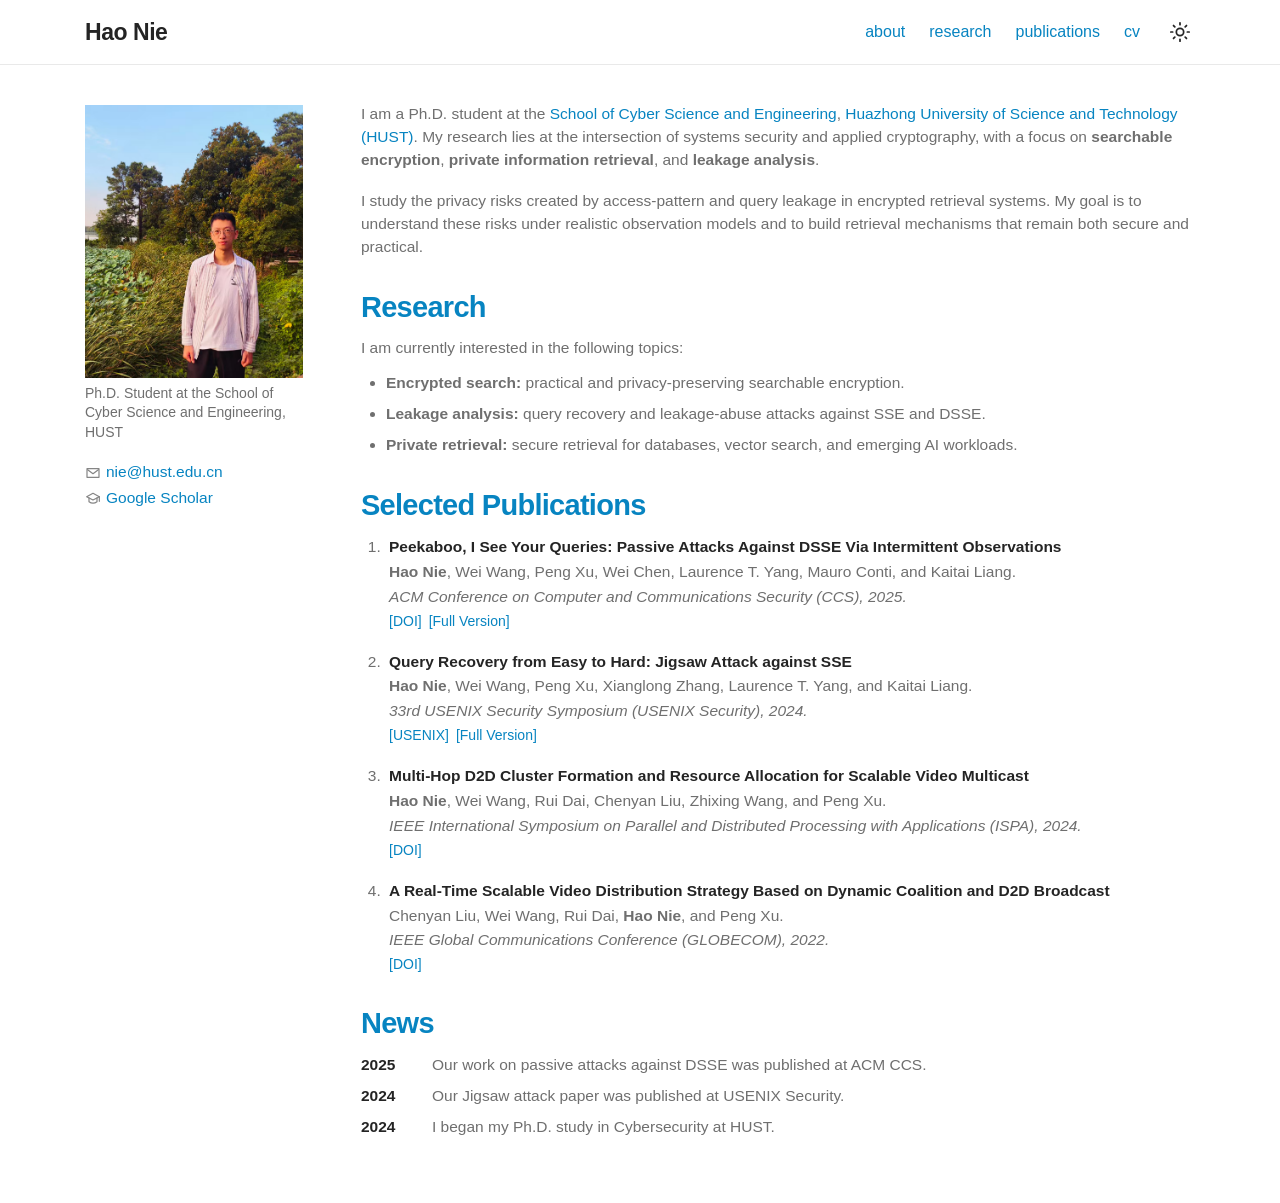
==== commit 5684c447: "." ====
--- a/index.html
+++ b/index.html
@@ -1,141 +1,139 @@
-<!doctype html>
-<html lang="en">
-<head>
-  <meta charset="utf-8" />
-  <meta name="viewport" content="width=device-width, initial-scale=1" />
-  <meta name="description" content="Hao Nie is a Ph.D. student in Cybersecurity at Huazhong University of Science and Technology, researching searchable encryption, private information retrieval, and leakage-abuse attacks." />
-  <meta name="author" content="Hao Nie" />
-  <meta name="theme-color" content="#ffffff" />
-  <title>Hao Nie</title>
-  <link rel="icon" href="assets/favicon.svg" type="image/svg+xml" />
-  <link rel="stylesheet" href="styles.css" />
-</head>
-<body>
-  <a class="skip-link" href="#about">Skip to content</a>
-
-  <header class="site-header">
-    <div class="header-inner">
-      <a class="site-name" href="index.html" aria-label="Hao Nie — homepage">Hao Nie</a>
-      <nav class="site-nav" aria-label="Primary navigation">
-        <a href="#about">about</a>
-        <a href="#research">research</a>
-        <a href="#publications">publications</a>
-        <a href="cv.html">cv</a>
-        <button class="theme-toggle" type="button" aria-label="Switch to dark theme" title="Switch theme">
-          <svg class="sun-icon" aria-hidden="true" viewBox="0 0 24 24">
-            <circle cx="12" cy="12" r="4"></circle>
-            <path d="M12 2v2M12 20v2M4.93 4.93l1.42 1.42M17.65 17.65l1.42 1.42M2 12h2M20 12h2M4.93 19.07l1.42-1.42M17.65 6.35l1.42-1.42"></path>
-          </svg>
-          <svg class="moon-icon" aria-hidden="true" viewBox="0 0 24 24">
-            <path d="M20 15.4A8.5 8.5 0 0 1 8.6 4a8.5 8.5 0 1 0 11.4 11.4Z"></path>
-          </svg>
-        </button>
-      </nav>
-    </div>
-  </header>
-
-  <main class="page-layout" id="about">
-    <aside class="profile-column" aria-label="Profile summary">
-      <figure class="profile-photo">
-        <img src="assets/hao-nie-life.jpg" alt="Hao Nie by a lotus pond" width="1706" height="1279" />
-      </figure>
-
-      <p class="profile-role">Ph.D. Student at the School of Cyber Science and Engineering, HUST</p>
-
-      <ul class="profile-links" aria-label="Contact and profile links">
-        <li>
-          <svg aria-hidden="true" viewBox="0 0 24 24"><path d="M3 5.5h18v13H3z"></path><path d="m4 7 8 6 8-6"></path></svg>
-          <a href="mailto:nie@hust.edu.cn">nie@hust.edu.cn</a>
-        </li>
-        <li>
-          <svg aria-hidden="true" viewBox="0 0 24 24"><path d="m2.5 8.5 9.5-5 9.5 5-9.5 5z"></path><path d="M6 10.4V16c3.8 2.8 8.2 2.8 12 0v-5.6M21.5 8.5v7"></path></svg>
-          <a href="https://scholar.google.com/citations?user=cpetpmUAAAAJ&amp;hl=en" target="_blank" rel="noreferrer">Google Scholar</a>
-        </li>
-      </ul>
-    </aside>
-
-    <div class="main-column">
-      <section class="intro" aria-labelledby="intro-heading">
-        <h1 id="intro-heading" class="visually-hidden">About Hao Nie</h1>
-        <p>
-          I am a Ph.D. student at the
-          <a href="https://english.hust.edu.cn/dw.jsp?urltype=tree.TreeTempUrl&amp;wbtreeid=1016" target="_blank" rel="noreferrer">School of Cyber Science and Engineering</a>,
-          <a href="https://english.hust.edu.cn/" target="_blank" rel="noreferrer">Huazhong University of Science and Technology (HUST)</a>.
-          My research lies at the intersection of systems security and applied cryptography, with a focus on
-          <strong>searchable encryption</strong>, <strong>private information retrieval</strong>, and <strong>leakage-abuse attacks</strong>.
-        </p>
-        <p>
-          I study the privacy risks created by access-pattern and query leakage in encrypted retrieval systems.
-          My goal is to understand these risks under realistic observation models and to build retrieval mechanisms
-          that remain both secure and practical.
-        </p>
-      </section>
-
-      <section class="content-section" id="research" aria-labelledby="research-heading">
-        <h2 id="research-heading">Research</h2>
-        <p>I am currently interested in the following topics:</p>
-        <ul class="simple-list">
-          <li><strong>Encrypted search:</strong> practical and privacy-preserving searchable symmetric encryption.</li>
-          <li><strong>Leakage analysis:</strong> query recovery and leakage-abuse attacks against SSE and DSSE.</li>
-          <li><strong>Private retrieval:</strong> secure retrieval for databases, vector search, and emerging AI workloads.</li>
-        </ul>
-      </section>
-
-      <section class="content-section" id="publications" aria-labelledby="publications-heading">
-        <h2 id="publications-heading">Selected Publications</h2>
-        <ol class="publication-list">
-          <li>
-            <p class="paper-title">Peekaboo, I See Your Queries: Passive Attacks Against DSSE Via Intermittent Observations</p>
-            <p><strong>Hao Nie</strong>, Wei Wang, Peng Xu, Wei Chen, Laurence T. Yang, Mauro Conti, and Kaitai Liang.</p>
-            <p class="venue">ACM Conference on Computer and Communications Security (CCS), 2025.</p>
-            <p class="paper-links">
-              <a href="https://doi.org/10.1145/3719027.3765075" target="_blank" rel="noreferrer">[DOI]</a>
-              <a href="https://arxiv.org/abs/2509.03806" target="_blank" rel="noreferrer">[Full Version]</a>
-            </p>
-          </li>
-          <li>
-            <p class="paper-title">Query Recovery from Easy to Hard: Jigsaw Attack against SSE</p>
-            <p><strong>Hao Nie</strong>, Wei Wang, Peng Xu, Xianglong Zhang, Laurence T. Yang, and Kaitai Liang.</p>
-            <p class="venue">33rd USENIX Security Symposium (USENIX Security), 2024.</p>
-            <p class="paper-links">
-              <a href="https://www.usenix.org/conference/usenixsecurity24/presentation/nie" target="_blank" rel="noreferrer">[USENIX]</a>
-              <a href="https://arxiv.org/abs/2403.01155" target="_blank" rel="noreferrer">[Full Version]</a>
-            </p>
-          </li>
-          <li>
-            <p class="paper-title">Multi-Hop D2D Cluster Formation and Resource Allocation for Scalable Video Multicast</p>
-            <p><strong>Hao Nie</strong>, Wei Wang, Rui Dai, Chenyan Liu, Zhixing Wang, and Peng Xu.</p>
-            <p class="venue">IEEE International Symposium on Parallel and Distributed Processing with Applications (ISPA), 2024.</p>
-            <p class="paper-links">
-              <a href="https://doi.org/10.1109/ISPA63168.2024.00181" target="_blank" rel="noreferrer">[DOI]</a>
-            </p>
-          </li>
-          <li>
-            <p class="paper-title">A Real-Time Scalable Video Distribution Strategy Based on Dynamic Coalition and D2D Broadcast</p>
-            <p>Chenyan Liu, Wei Wang, Rui Dai, <strong>Hao Nie</strong>, and Peng Xu.</p>
-            <p class="venue">IEEE Global Communications Conference (GLOBECOM), 2022.</p>
-            <p class="paper-links">
-              <a href="https://doi.org/10.1109/GLOBECOM48099.2022.10001625" target="_blank" rel="noreferrer">[DOI]</a>
-            </p>
-          </li>
-        </ol>
-      </section>
-
-      <section class="content-section" id="news" aria-labelledby="news-heading">
-        <h2 id="news-heading">News</h2>
-        <ul class="news-list">
-          <li><time datetime="2025">2025</time><span>Our work on passive attacks against DSSE was published at ACM CCS.</span></li>
-          <li><time datetime="2024">2024</time><span>Our Jigsaw attack paper was published at USENIX Security.</span></li>
-          <li><time datetime="2024">2024</time><span>I began my Ph.D. study in Cybersecurity at HUST.</span></li>
-        </ul>
-      </section>
-    </div>
-  </main>
-
-  <footer class="site-footer">
-    <p>© <span id="year"></span> Hao Nie. Last updated September 2026.</p>
-  </footer>
-
-  <script src="script.js"></script>
-</body>
+<!doctype html> 
+<html lang="en"> 
+    <head> 
+        <meta charset="utf-8"/> 
+        <meta name="viewport" content="width=device-width, initial-scale=1"/> 
+        <meta name="description" content="Hao Nie is a Ph.D. student in Cybersecurity at Huazhong University of Science and Technology, researching searchable encryption, private information retrieval, and leakage-abuse attacks."/> 
+        <meta name="author" content="Hao Nie"/> 
+        <meta name="theme-color" content="#ffffff"/> 
+        <title>Hao Nie</title>         
+        <link rel="icon" href="assets/favicon.svg" type="image/svg+xml"/> 
+        <link rel="stylesheet" href="styles.css?v=20260905-2"/> 
+    </head>     
+    <body> 
+        <a class="skip-link" href="#about">Skip to content</a> 
+        <header class="site-header"> 
+            <div class="header-inner"> 
+                <a class="site-name" href="index.html" aria-label="Hao Nie — homepage">Hao Nie</a> 
+                <nav class="site-nav" aria-label="Primary navigation"> 
+                    <a href="#about">about</a> 
+                    <a href="#research">research</a> 
+                    <a href="#publications">publications</a> 
+                    <a href="cv.html">cv</a> 
+                    <button class="theme-toggle" type="button" aria-label="Switch to dark theme" title="Switch theme"> 
+                        <svg class="sun-icon" aria-hidden="true" viewBox="0 0 24 24"> 
+                            <circle cx="12" cy="12" r="4"></circle>                             
+                            <path d="M12 2v2M12 20v2M4.93 4.93l1.42 1.42M17.65 17.65l1.42 1.42M2 12h2M20 12h2M4.93 19.07l1.42-1.42M17.65 6.35l1.42-1.42"></path>                             
+                        </svg>                         
+                        <svg class="moon-icon" aria-hidden="true" viewBox="0 0 24 24"> 
+                            <path d="M20 15.4A8.5 8.5 0 0 1 8.6 4a8.5 8.5 0 1 0 11.4 11.4Z"></path>                             
+                        </svg>                         
+                    </button>                     
+                </nav>                 
+            </div>             
+        </header>         
+        <main class="page-layout" id="about"> 
+            <aside class="profile-column" aria-label="Profile summary"> 
+                <figure class="profile-photo"> 
+                    <img src="assets/hao-nie-life.jpg" alt="Hao Nie by a lotus pond" width="1706" height="1279"/> 
+                </figure>                 
+                <p class="profile-role">Ph.D. Student at the School of Cyber Science and Engineering, HUST</p> 
+                <ul class="profile-links" aria-label="Contact and profile links"> 
+                    <li> 
+                        <svg aria-hidden="true" viewBox="0 0 24 24">
+                            <path d="M3 5.5h18v13H3z"></path>
+                            <path d="m4 7 8 6 8-6"></path>
+                        </svg>                         
+                        <a href="mailto:nie@hust.edu.cn">nie@hust.edu.cn</a> 
+                    </li>                     
+                    <li> 
+                        <svg aria-hidden="true" viewBox="0 0 24 24">
+                            <path d="m2.5 8.5 9.5-5 9.5 5-9.5 5z"></path>
+                            <path d="M6 10.4V16c3.8 2.8 8.2 2.8 12 0v-5.6M21.5 8.5v7"></path>
+                        </svg>                         
+                        <a href="https://scholar.google.com/citations?user=cpetpmUAAAAJ&amp;hl=en" target="_blank" rel="noreferrer">Google Scholar</a> 
+                    </li>                     
+                </ul>                 
+            </aside>             
+            <div class="main-column"> 
+                <section class="intro" aria-labelledby="intro-heading"> 
+                    <h1 id="intro-heading" class="visually-hidden">About Hao Nie</h1> 
+                    <p> 
+          I am a Ph.D. student at the+ <a href="https://english.hust.edu.cn/dw.jsp?urltype=tree.TreeTempUrl&amp;wbtreeid=1016" target="_blank" rel="noreferrer">School of Cyber Science and Engineering</a>,+ <a href="https://english.hust.edu.cn/" target="_blank" rel="noreferrer">Huazhong University of Science and Technology (HUST)</a>.
+          My research lies at the intersection of systems security and applied cryptography, with a focus on+ <strong>searchable encryption</strong>, <strong>private information retrieval</strong>, and <strong>leakage analysis</strong>.+ </p> 
+                    <p> 
+          I study the privacy risks created by access-pattern and query leakage in encrypted retrieval systems.
+          My goal is to understand these risks under realistic observation models and to build retrieval mechanisms
+          that remain both secure and practical.+ </p> 
+                </section>                 
+                <section class="content-section" id="research" aria-labelledby="research-heading"> 
+                    <h2 id="research-heading">Research</h2> 
+                    <p>I am currently interested in the following topics:</p> 
+                    <ul class="simple-list"> 
+                        <li>
+                            <strong>Encrypted search:</strong> practical and privacy-preserving searchable encryption.
+                        </li>                         
+                        <li>
+                            <strong>Leakage analysis:</strong> query recovery and leakage-abuse attacks against SSE and DSSE.
+                        </li>                         
+                        <li>
+                            <strong>Private retrieval:</strong> secure retrieval for databases, vector search, and emerging AI workloads.
+                        </li>                         
+                    </ul>                     
+                </section>                 
+                <section class="content-section" id="publications" aria-labelledby="publications-heading"> 
+                    <h2 id="publications-heading">Selected Publications</h2> 
+                    <ol class="publication-list"> 
+                        <li> 
+                            <p class="paper-title">Peekaboo, I See Your Queries: Passive Attacks Against DSSE Via Intermittent Observations</p> 
+                            <p><strong>Hao Nie</strong>, Wei Wang, Peng Xu, Wei Chen, Laurence T. Yang, Mauro Conti, and Kaitai Liang.</p> 
+                            <p class="venue">ACM Conference on Computer and Communications Security (CCS), 2025.</p> 
+                            <p class="paper-links">  <a href="https://doi.org/10.1145/3719027.3765075" target="_blank" rel="noreferrer">[DOI]</a>  <a href="https://arxiv.org/abs/2509.03806" target="_blank" rel="noreferrer">[Full Version]</a>  </p> 
+                        </li>                         
+                        <li> 
+                            <p class="paper-title">Query Recovery from Easy to Hard: Jigsaw Attack against SSE</p> 
+                            <p><strong>Hao Nie</strong>, Wei Wang, Peng Xu, Xianglong Zhang, Laurence T. Yang, and Kaitai Liang.</p> 
+                            <p class="venue">33rd USENIX Security Symposium (USENIX Security), 2024.</p> 
+                            <p class="paper-links">  <a href="https://www.usenix.org/conference/usenixsecurity24/presentation/nie" target="_blank" rel="noreferrer">[USENIX]</a>  <a href="https://arxiv.org/abs/2403.01155" target="_blank" rel="noreferrer">[Full Version]</a>  </p> 
+                        </li>                         
+                        <li> 
+                            <p class="paper-title">Multi-Hop D2D Cluster Formation and Resource Allocation for Scalable Video Multicast</p> 
+                            <p><strong>Hao Nie</strong>, Wei Wang, Rui Dai, Chenyan Liu, Zhixing Wang, and Peng Xu.</p> 
+                            <p class="venue">IEEE International Symposium on Parallel and Distributed Processing with Applications (ISPA), 2024.</p> 
+                            <p class="paper-links">  <a href="https://doi.org/10.1109/ISPA63168.2024.00181" target="_blank" rel="noreferrer">[DOI]</a>  </p> 
+                        </li>                         
+                        <li> 
+                            <p class="paper-title">A Real-Time Scalable Video Distribution Strategy Based on Dynamic Coalition and D2D Broadcast</p> 
+                            <p>Chenyan Liu, Wei Wang, Rui Dai, <strong>Hao Nie</strong>, and Peng Xu.</p> 
+                            <p class="venue">IEEE Global Communications Conference (GLOBECOM), 2022.</p> 
+                            <p class="paper-links">  <a href="https://doi.org/10.1109/GLOBECOM48099.2022.10001625" target="_blank" rel="noreferrer">[DOI]</a>  </p> 
+                        </li>                         
+                    </ol>                     
+                </section>                 
+                <section class="content-section" id="news" aria-labelledby="news-heading"> 
+                    <h2 id="news-heading">News</h2> 
+                    <ul class="news-list"> 
+                        <li>
+                            <time datetime="2025">2025</time>
+                            <span>Our work on passive attacks against DSSE was published at ACM CCS.</span>
+                        </li>                         
+                        <li>
+                            <time datetime="2024">2024</time>
+                            <span>Our Jigsaw attack paper was published at USENIX Security.</span>
+                        </li>                         
+                        <li>
+                            <time datetime="2024">2024</time>
+                            <span>I began my Ph.D. study in Cybersecurity at HUST.</span>
+                        </li>                         
+                    </ul>                     
+                </section>                 
+            </div>             
+        </main>                  
+        <script src="script.js?v=20260905-2"></script>         
+    </body>     
 </html>
--- a/styles.css
+++ b/styles.css
@@ -343,7 +343,7 @@
   width: 100%;
   height: 100%;
   object-fit: cover;
-  object-position: 67% center;
+  object-position: center 40%;
 }
 
 .cv-section {
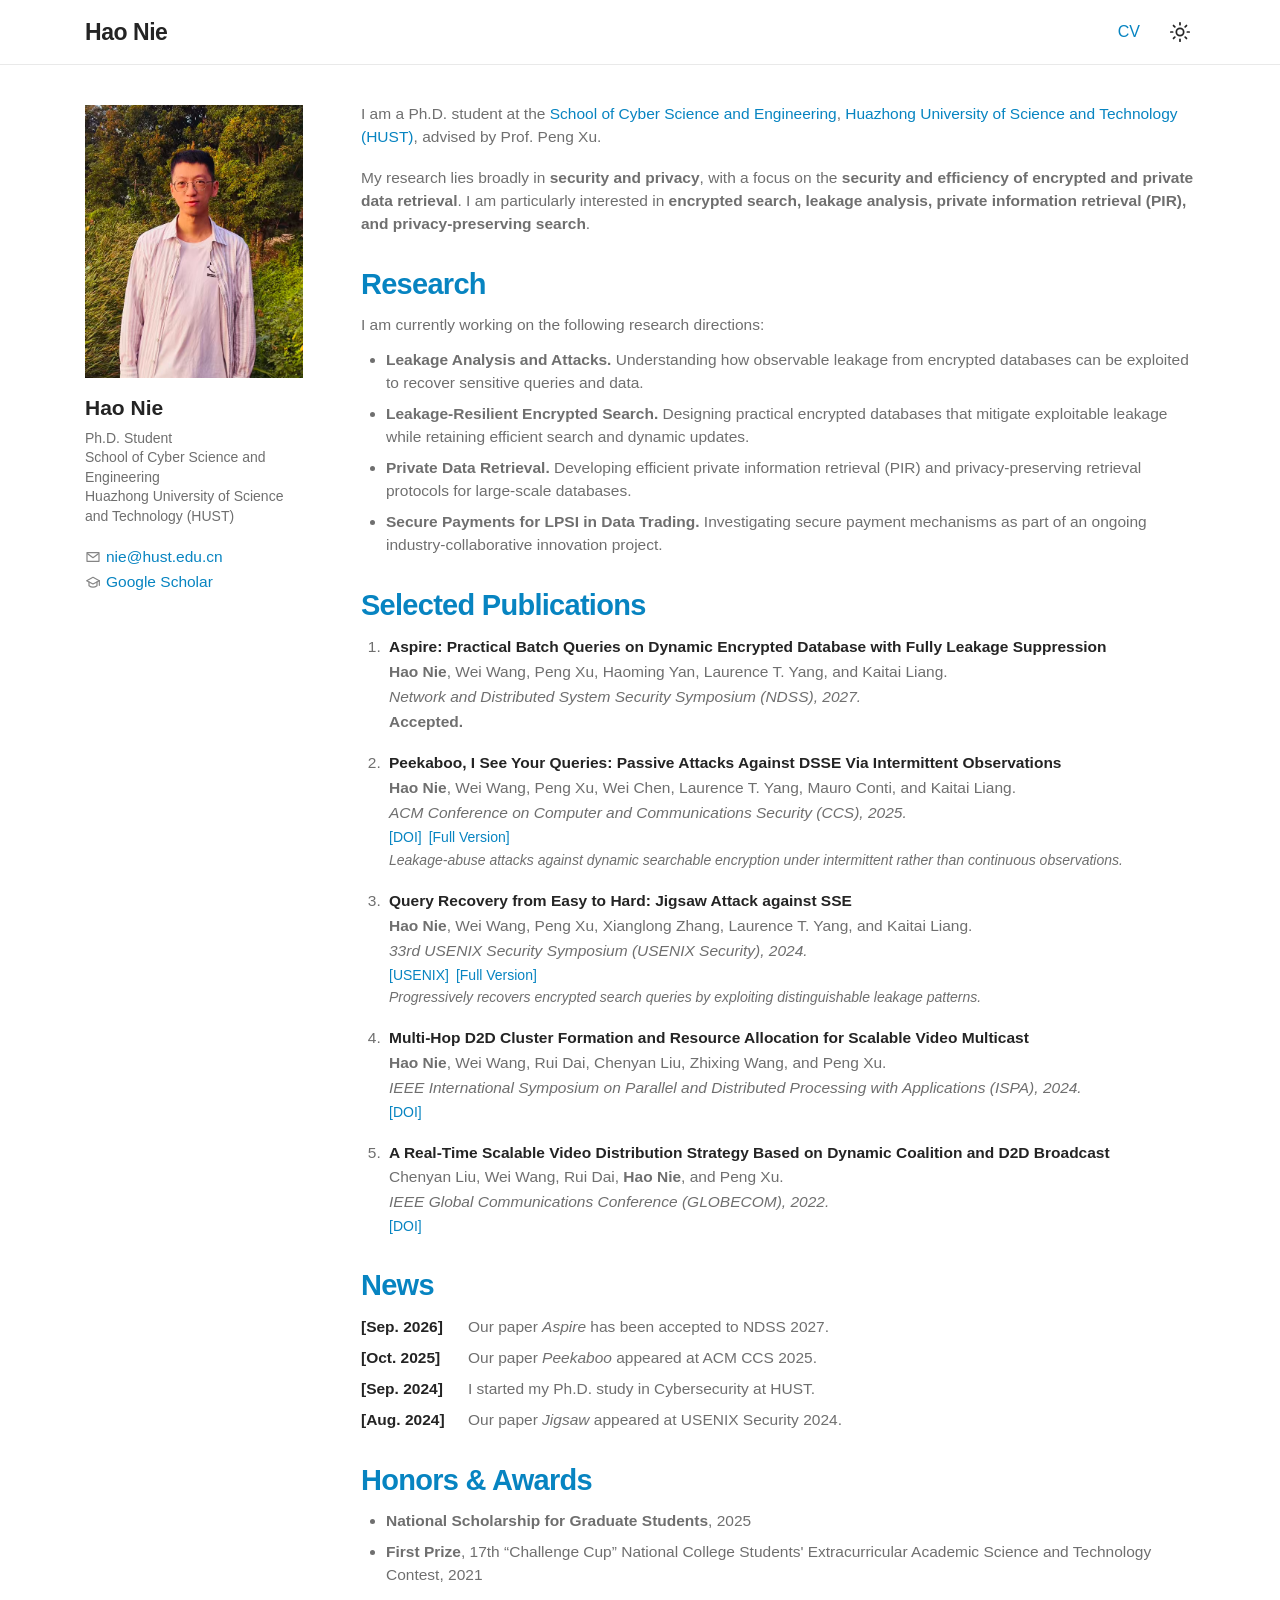
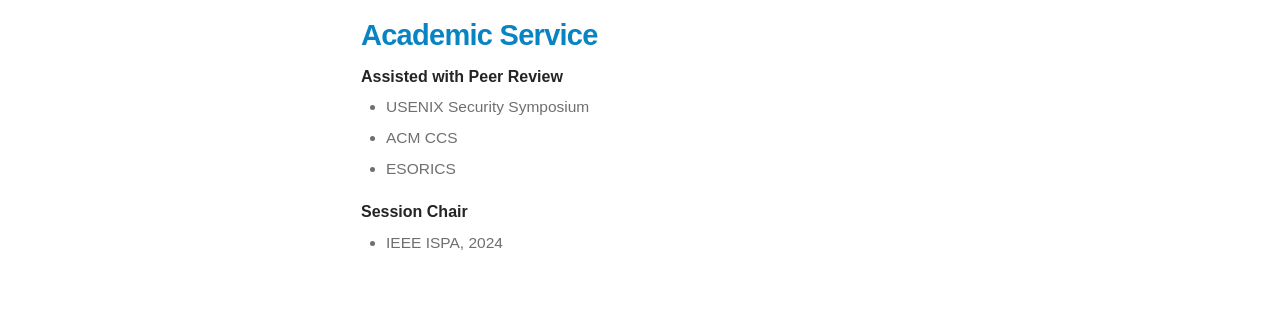
==== commit 8fbe8f90: "Update news" ====
--- a/index.html
+++ b/index.html
@@ -7,19 +7,16 @@
         <meta name="author" content="Hao Nie"/> 
         <meta name="theme-color" content="#ffffff"/> 
         <title>Hao Nie</title>         
-        <link rel="icon" href="assets/favicon.svg" type="image/svg+xml"/> 
-        <link rel="stylesheet" href="styles.css?v=20260905-2"/> 
+        <link rel="icon" href="assets/favicon.svg?v=20260921-1" type="image/svg+xml"/>
+        <link rel="stylesheet" href="styles.css?v=20260921-4"/>
     </head>     
     <body> 
         <a class="skip-link" href="#about">Skip to content</a> 
         <header class="site-header"> 
             <div class="header-inner"> 
                 <a class="site-name" href="index.html" aria-label="Hao Nie — homepage">Hao Nie</a> 
-                <nav class="site-nav" aria-label="Primary navigation"> 
-                    <a href="#about">about</a> 
-                    <a href="#research">research</a> 
-                    <a href="#publications">publications</a> 
-                    <a href="cv.html">cv</a> 
+                <nav class="site-nav" aria-label="Primary navigation">                                                                
+                    <a href="cv.html">CV</a> 
                     <button class="theme-toggle" type="button" aria-label="Switch to dark theme" title="Switch theme"> 
                         <svg class="sun-icon" aria-hidden="true" viewBox="0 0 24 24"> 
                             <circle cx="12" cy="12" r="4"></circle>                             
@@ -37,14 +34,17 @@
                 <figure class="profile-photo"> 
                     <img src="assets/hao-nie-life.jpg" alt="Hao Nie by a lotus pond" width="1706" height="1279"/> 
                 </figure>                 
-                <p class="profile-role">Ph.D. Student at the School of Cyber Science and Engineering, HUST</p> 
+                <div class="profile-summary">
+                    <p class="profile-name">Hao Nie</p>
+                    <p class="profile-role">Ph.D. Student<br/>School of Cyber Science and Engineering<br/>Huazhong University of Science and Technology (HUST)</p>
+                </div>
                 <ul class="profile-links" aria-label="Contact and profile links"> 
                     <li> 
                         <svg aria-hidden="true" viewBox="0 0 24 24">
                             <path d="M3 5.5h18v13H3z"></path>
                             <path d="m4 7 8 6 8-6"></path>
                         </svg>                         
-                        <a href="mailto:nie@hust.edu.cn">nie@hust.edu.cn</a> 
+                        <a href="mailto:nie@hust.edu.cn">nie@hust.edu.cn</a>
                     </li>                     
                     <li> 
                         <svg aria-hidden="true" viewBox="0 0 24 24">
@@ -53,65 +53,68 @@
                         </svg>                         
                         <a href="https://scholar.google.com/citations?user=cpetpmUAAAAJ&amp;hl=en" target="_blank" rel="noreferrer">Google Scholar</a> 
                     </li>                     
-                </ul>                 
-            </aside>             
+                </ul>
+            </aside>
             <div class="main-column"> 
                 <section class="intro" aria-labelledby="intro-heading"> 
                     <h1 id="intro-heading" class="visually-hidden">About Hao Nie</h1> 
                     <p> 
-          I am a Ph.D. student at the- <a href="https://english.hust.edu.cn/dw.jsp?urltype=tree.TreeTempUrl&amp;wbtreeid=1016" target="_blank" rel="noreferrer">School of Cyber Science and Engineering</a>,- <a href="https://english.hust.edu.cn/" target="_blank" rel="noreferrer">Huazhong University of Science and Technology (HUST)</a>.
-          My research lies at the intersection of systems security and applied cryptography, with a focus on- <strong>searchable encryption</strong>, <strong>private information retrieval</strong>, and <strong>leakage analysis</strong>.- </p> 
-                    <p> 
-          I study the privacy risks created by access-pattern and query leakage in encrypted retrieval systems.
-          My goal is to understand these risks under realistic observation models and to build retrieval mechanisms
-          that remain both secure and practical.- </p> 
+I am a Ph.D. student at the <a href="https://cse.hust.edu.cn/" target="_blank" rel="noreferrer">School of Cyber Science and Engineering</a>, <a href="https://english.hust.edu.cn/" target="_blank" rel="noreferrer">Huazhong University of Science and Technology (HUST)</a>, advised by Prof. Peng Xu.
+          </p>
+                    <p>My research lies broadly in <strong>security and privacy</strong>, with a focus on the <strong>security and efficiency of encrypted and private data retrieval</strong>. I am particularly interested in <strong>encrypted search, leakage analysis, private information retrieval (PIR), and privacy-preserving search</strong>.</p>
                 </section>                 
                 <section class="content-section" id="research" aria-labelledby="research-heading"> 
                     <h2 id="research-heading">Research</h2> 
-                    <p>I am currently interested in the following topics:</p> 
+                    <p>I am currently working on the following research directions:</p>
                     <ul class="simple-list"> 
                         <li>
-                            <strong>Encrypted search:</strong> practical and privacy-preserving searchable encryption.
+                            <strong>Leakage Analysis and Attacks.</strong> Understanding how observable leakage from encrypted databases can be exploited to recover sensitive queries and data.
                         </li>                         
                         <li>
-                            <strong>Leakage analysis:</strong> query recovery and leakage-abuse attacks against SSE and DSSE.
+                            <strong>Leakage-Resilient Encrypted Search.</strong> Designing practical encrypted databases that mitigate exploitable leakage while retaining efficient search and dynamic updates.
                         </li>                         
                         <li>
-                            <strong>Private retrieval:</strong> secure retrieval for databases, vector search, and emerging AI workloads.
+                            <strong>Private Data Retrieval.</strong> Developing efficient private information retrieval (PIR) and privacy-preserving retrieval protocols for large-scale databases.
                         </li>                         
+                        <li>
+                            <strong>Secure Payments for LPSI in Data Trading.</strong> Investigating secure payment mechanisms as part of an ongoing industry-collaborative innovation project.
+                        </li>
                     </ul>                     
                 </section>                 
                 <section class="content-section" id="publications" aria-labelledby="publications-heading"> 
                     <h2 id="publications-heading">Selected Publications</h2> 
                     <ol class="publication-list"> 
+                        <li>
+                            <p class="paper-title">Aspire: Practical Batch Queries on Dynamic Encrypted Database with Fully Leakage Suppression</p>
+                            <p><strong>Hao Nie</strong>, Wei Wang, Peng Xu, Haoming Yan, Laurence T. Yang, and Kaitai Liang.</p>
+                            <p class="venue">Network and Distributed System Security Symposium (NDSS), 2027.</p>
+                            <p><strong>Accepted.</strong></p>
+                        </li>
                         <li> 
                             <p class="paper-title">Peekaboo, I See Your Queries: Passive Attacks Against DSSE Via Intermittent Observations</p> 
                             <p><strong>Hao Nie</strong>, Wei Wang, Peng Xu, Wei Chen, Laurence T. Yang, Mauro Conti, and Kaitai Liang.</p> 
                             <p class="venue">ACM Conference on Computer and Communications Security (CCS), 2025.</p> 
-                            <p class="paper-links">  <a href="https://doi.org/10.1145/3719027.3765075" target="_blank" rel="noreferrer">[DOI]</a>  <a href="https://arxiv.org/abs/2509.03806" target="_blank" rel="noreferrer">[Full Version]</a>  </p> 
+                            <p class="paper-links"> <a href="https://doi.org/10.1145/3719027.3765075" target="_blank" rel="noreferrer">[DOI]</a> <a href="https://arxiv.org/abs/2509.03806" target="_blank" rel="noreferrer">[Full Version]</a></p>
+                            <p class="paper-summary"><em>Leakage-abuse attacks against dynamic searchable encryption under intermittent rather than continuous observations.</em></p>
                         </li>                         
                         <li> 
                             <p class="paper-title">Query Recovery from Easy to Hard: Jigsaw Attack against SSE</p> 
                             <p><strong>Hao Nie</strong>, Wei Wang, Peng Xu, Xianglong Zhang, Laurence T. Yang, and Kaitai Liang.</p> 
                             <p class="venue">33rd USENIX Security Symposium (USENIX Security), 2024.</p> 
-                            <p class="paper-links">  <a href="https://www.usenix.org/conference/usenixsecurity24/presentation/nie" target="_blank" rel="noreferrer">[USENIX]</a>  <a href="https://arxiv.org/abs/2403.01155" target="_blank" rel="noreferrer">[Full Version]</a>  </p> 
+                            <p class="paper-links"> <a href="https://www.usenix.org/conference/usenixsecurity24/presentation/nie" target="_blank" rel="noreferrer">[USENIX]</a> <a href="https://arxiv.org/abs/2403.01155" target="_blank" rel="noreferrer">[Full Version]</a></p>
+                            <p class="paper-summary"><em>Progressively recovers encrypted search queries by exploiting distinguishable leakage patterns.</em></p>
                         </li>                         
                         <li> 
                             <p class="paper-title">Multi-Hop D2D Cluster Formation and Resource Allocation for Scalable Video Multicast</p> 
                             <p><strong>Hao Nie</strong>, Wei Wang, Rui Dai, Chenyan Liu, Zhixing Wang, and Peng Xu.</p> 
                             <p class="venue">IEEE International Symposium on Parallel and Distributed Processing with Applications (ISPA), 2024.</p> 
-                            <p class="paper-links">  <a href="https://doi.org/10.1109/ISPA63168.2024.00181" target="_blank" rel="noreferrer">[DOI]</a>  </p> 
+                            <p class="paper-links"> <a href="https://doi.org/10.1109/ISPA63168.2024.00181" target="_blank" rel="noreferrer">[DOI]</a> </p> 
                         </li>                         
                         <li> 
                             <p class="paper-title">A Real-Time Scalable Video Distribution Strategy Based on Dynamic Coalition and D2D Broadcast</p> 
                             <p>Chenyan Liu, Wei Wang, Rui Dai, <strong>Hao Nie</strong>, and Peng Xu.</p> 
                             <p class="venue">IEEE Global Communications Conference (GLOBECOM), 2022.</p> 
-                            <p class="paper-links">  <a href="https://doi.org/10.1109/GLOBECOM48099.2022.10001625" target="_blank" rel="noreferrer">[DOI]</a>  </p> 
+                            <p class="paper-links"> <a href="https://doi.org/10.1109/GLOBECOM48099.2022.10001625" target="_blank" rel="noreferrer">[DOI]</a> </p> 
                         </li>                         
                     </ol>                     
                 </section>                 
@@ -119,21 +122,45 @@
                     <h2 id="news-heading">News</h2> 
                     <ul class="news-list"> 
                         <li>
-                            <time datetime="2025">2025</time>
-                            <span>Our work on passive attacks against DSSE was published at ACM CCS.</span>
+                            <time datetime="2026-09">[Sep. 2026]</time>
+                            <span>Our paper <em>Aspire</em> has been accepted to NDSS 2027.</span>
+                        </li>
+                        <li>
+                            <time datetime="2025-10">[Oct. 2025]</time>
+                            <span>Our paper <em>Peekaboo</em> appeared at ACM CCS 2025.</span>
                         </li>                         
                         <li>
-                            <time datetime="2024">2024</time>
-                            <span>Our Jigsaw attack paper was published at USENIX Security.</span>
+                            <time datetime="2024-09">[Sep. 2024]</time>
+                            <span>I started my Ph.D. study in Cybersecurity at HUST.</span>
                         </li>                         
                         <li>
-                            <time datetime="2024">2024</time>
-                            <span>I began my Ph.D. study in Cybersecurity at HUST.</span>
+                            <time datetime="2024-08">[Aug. 2024]</time>
+                            <span>Our paper <em>Jigsaw</em> appeared at USENIX Security 2024.</span>
                         </li>                         
                     </ul>                     
                 </section>                 
+                <section class="content-section" id="honors-awards" aria-labelledby="honors-awards-heading">
+                    <h2 id="honors-awards-heading">Honors &amp; Awards</h2>
+                    <ul class="simple-list">
+                        <li><strong>National Scholarship for Graduate Students</strong>, <time datetime="2025">2025</time></li>
+                        <li><strong>First Prize</strong>, 17th &ldquo;Challenge Cup&rdquo; National College Students' Extracurricular Academic Science and Technology Contest, <time datetime="2021">2021</time></li>
+                    </ul>
+                </section>
+                <section class="content-section" id="academic-service" aria-labelledby="academic-service-heading">
+                    <h2 id="academic-service-heading">Academic Service</h2>
+                    <h3 class="service-heading">Assisted with Peer Review</h3>
+                    <ul class="simple-list">
+                        <li>USENIX Security Symposium</li>
+                        <li>ACM CCS</li>
+                        <li>ESORICS</li>
+                    </ul>
+                    <h3 class="service-heading">Session Chair</h3>
+                    <ul class="simple-list">
+                        <li>IEEE ISPA, <time datetime="2024">2024</time></li>
+                    </ul>
+                </section>
             </div>             
-        </main>                  
+        </main>         
         <script src="script.js?v=20260905-2"></script>         
     </body>     
 </html>
--- a/styles.css
+++ b/styles.css
@@ -169,7 +169,16 @@
   width: 100%;
   height: 100%;
   object-fit: cover;
-  object-position: 67% center;
+  object-position: 78% center;
+  transform: scale(1.75);
+  transform-origin: 65% 70%;
+}
+
+.profile-name {
+  margin: 14px 0 4px;
+  color: var(--heading);
+  font-size: 21px;
+  font-weight: 700;
 }
 
 .profile-role {
@@ -229,6 +238,15 @@
 
 .content-section > p { margin: 0 0 12px; }
 
+.service-heading {
+  margin: 20px 0 8px;
+  color: var(--heading);
+  font-size: 16px;
+  line-height: 1.4;
+}
+
+.content-section h2 + .service-heading { margin-top: 0; }
+
 .simple-list {
   margin: 0;
   padding-left: 25px;
@@ -259,6 +277,8 @@
   font-size: 14px;
 }
 
+.paper-summary { font-size: 14px; }
+
 .news-list {
   margin: 0;
   padding: 0;
@@ -269,11 +289,12 @@
 
 .news-list li {
   display: grid;
-  grid-template-columns: 58px 1fr;
+  grid-template-columns: 94px minmax(0, 1fr);
   gap: 13px;
 }
 
 .news-list time {
+  white-space: nowrap;
   color: var(--heading);
   font-weight: 600;
 }
@@ -363,6 +384,7 @@
 }
 
 .cv-section-content { min-width: 0; }
+.cv-section-content > p:first-child { margin-top: 0; }
 .cv-entry + .cv-entry { margin-top: 16px; }
 
 .cv-entry-head {
@@ -391,6 +413,8 @@
   margin: 5px 0 0;
   padding-left: 20px;
 }
+
+.cv-experience li + li { margin-top: 5px; }
 
 .cv-actions {
   margin-top: 30px;
@@ -440,6 +464,8 @@
 
   .profile-photo { grid-row: 1 / 3; }
 
+  .profile-name { margin-top: 0; }
+
   .profile-role {
     margin-top: 0;
     align-self: end;
@@ -483,7 +509,7 @@
   }
 
   .news-list li {
-    grid-template-columns: 48px 1fr;
+    grid-template-columns: 90px minmax(0, 1fr);
     gap: 9px;
   }
 
@@ -509,7 +535,8 @@
 
   @page {
     size: A4;
-    margin: 15mm 16mm;
+    /* Keep browser-generated headers and footers outside the printable area. */
+    margin: 0;
   }
 
   body {
@@ -517,12 +544,16 @@
     line-height: 1.35;
   }
 
+  .skip-link,
   .cv-page .site-header,
   .cv-actions { display: none; }
 
   .cv-wrap {
     width: 100%;
-    padding: 0;
+    padding: 15mm 16mm;
+    /* Repeat the content inset if the CV spans multiple printed pages. */
+    -webkit-box-decoration-break: clone;
+    box-decoration-break: clone;
   }
 
   .cv-heading {
@@ -535,7 +566,7 @@
   .cv-heading h1 { font-size: 22pt; }
 
   .cv-section {
-    margin-top: 5mm;
+    margin-top: 4mm;
     grid-template-columns: 31mm 1fr;
     gap: 6mm;
     break-inside: avoid;
@@ -544,6 +575,10 @@
   .cv-section h2,
   .cv-entry h3 { font-size: 10pt; }
 
-  .cv-entry + .cv-entry { margin-top: 3.2mm; }
+  .cv-publications,
+  .cv-experience { break-inside: auto; }
+  .cv-entry { break-inside: avoid; }
+
+  .cv-entry + .cv-entry { margin-top: 2.5mm; }
   a { color: inherit; }
 }
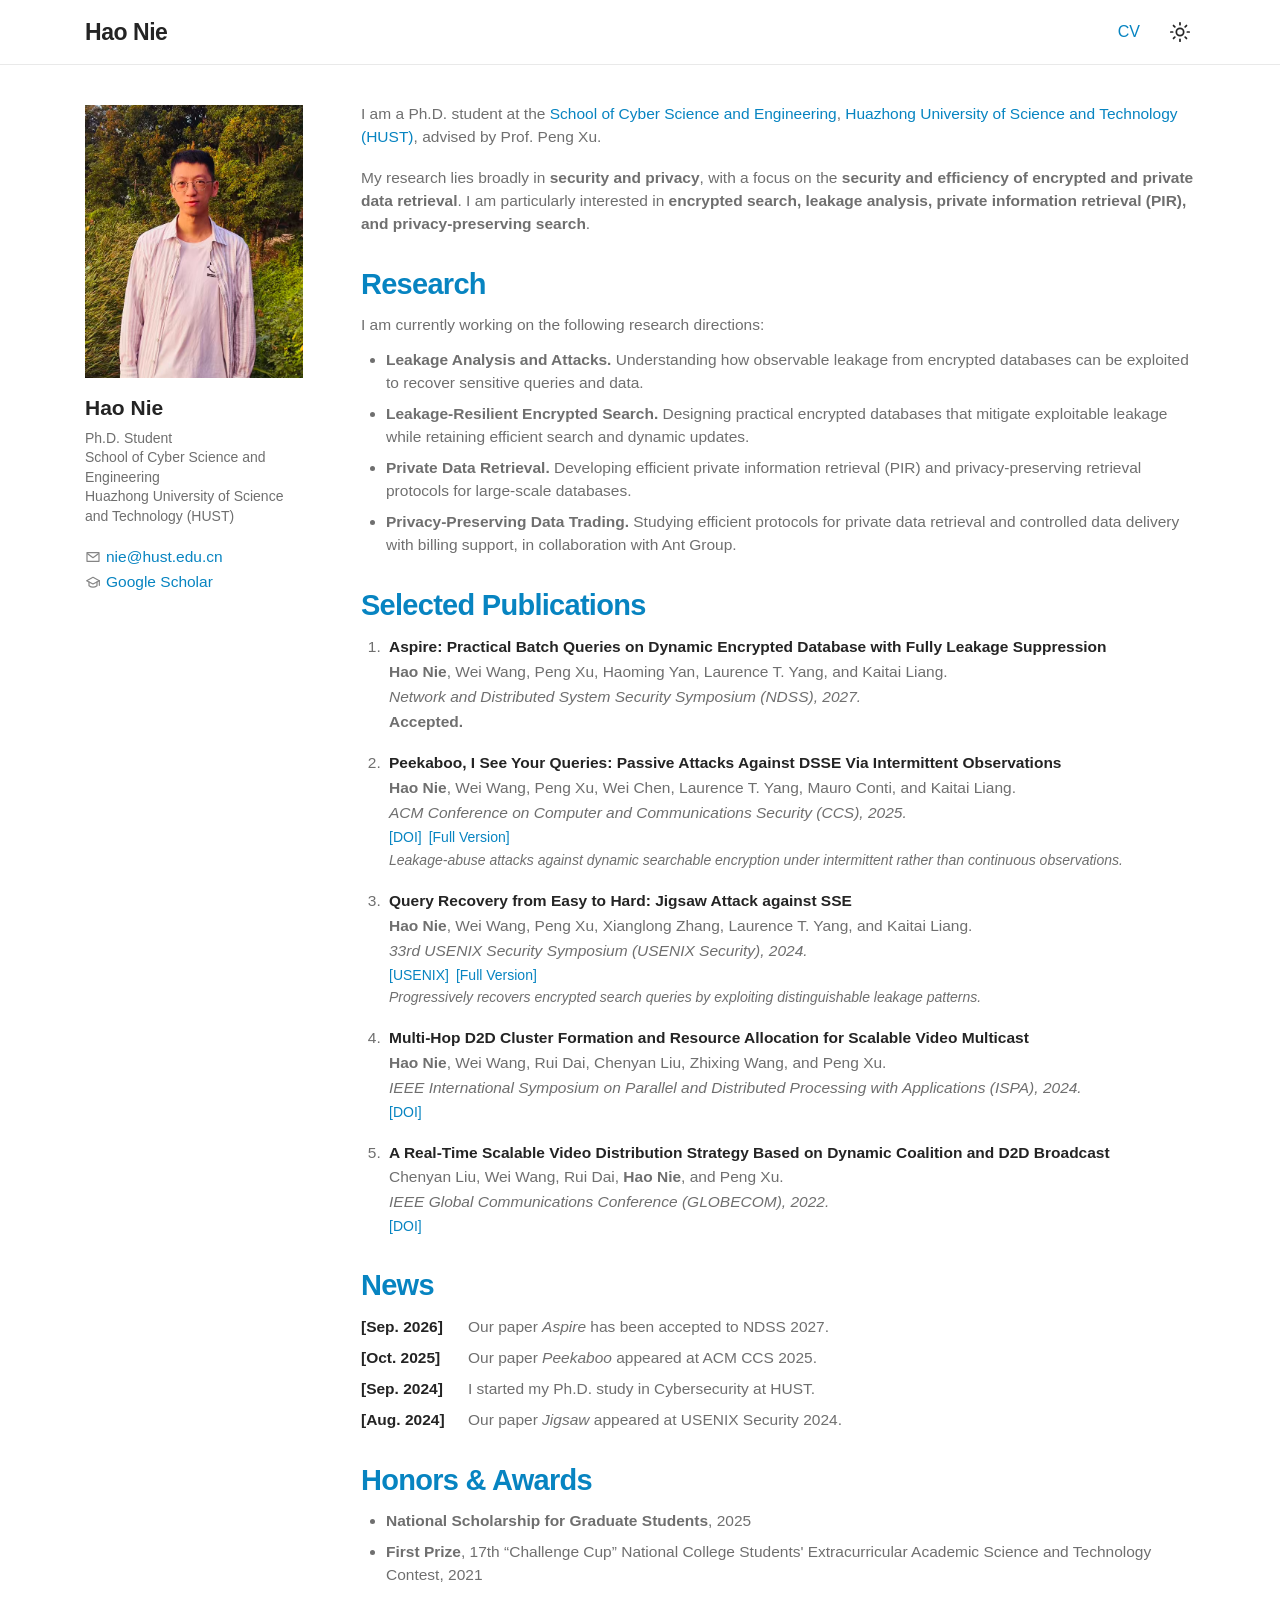
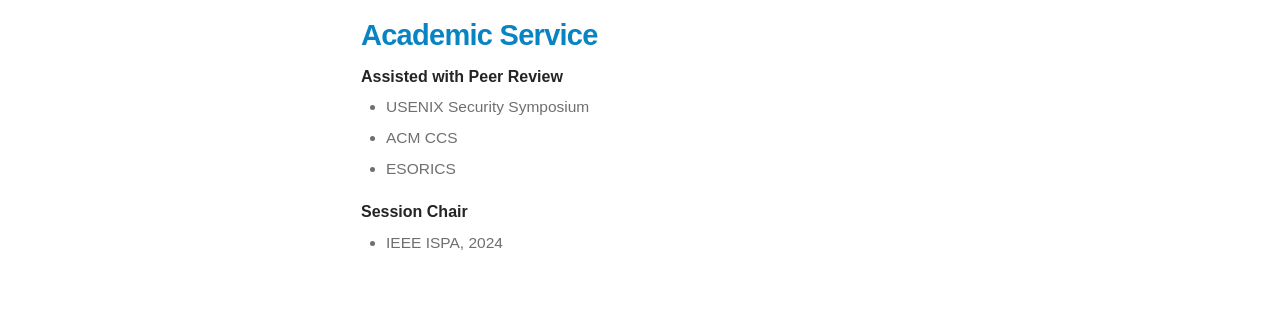
==== commit 4b83aa28: "Update index.html" ====
--- a/index.html
+++ b/index.html
@@ -77,7 +77,7 @@
                             <strong>Private Data Retrieval.</strong> Developing efficient private information retrieval (PIR) and privacy-preserving retrieval protocols for large-scale databases.
                         </li>                         
                         <li>
-                            <strong>Secure Payments for LPSI in Data Trading.</strong> Investigating secure payment mechanisms as part of an ongoing industry-collaborative innovation project.
+                            <strong>Privacy-Preserving Data Trading.</strong> Studying efficient protocols for private data retrieval and controlled data delivery with billing support, in collaboration with Ant Group.
                         </li>
                     </ul>                     
                 </section>                 
